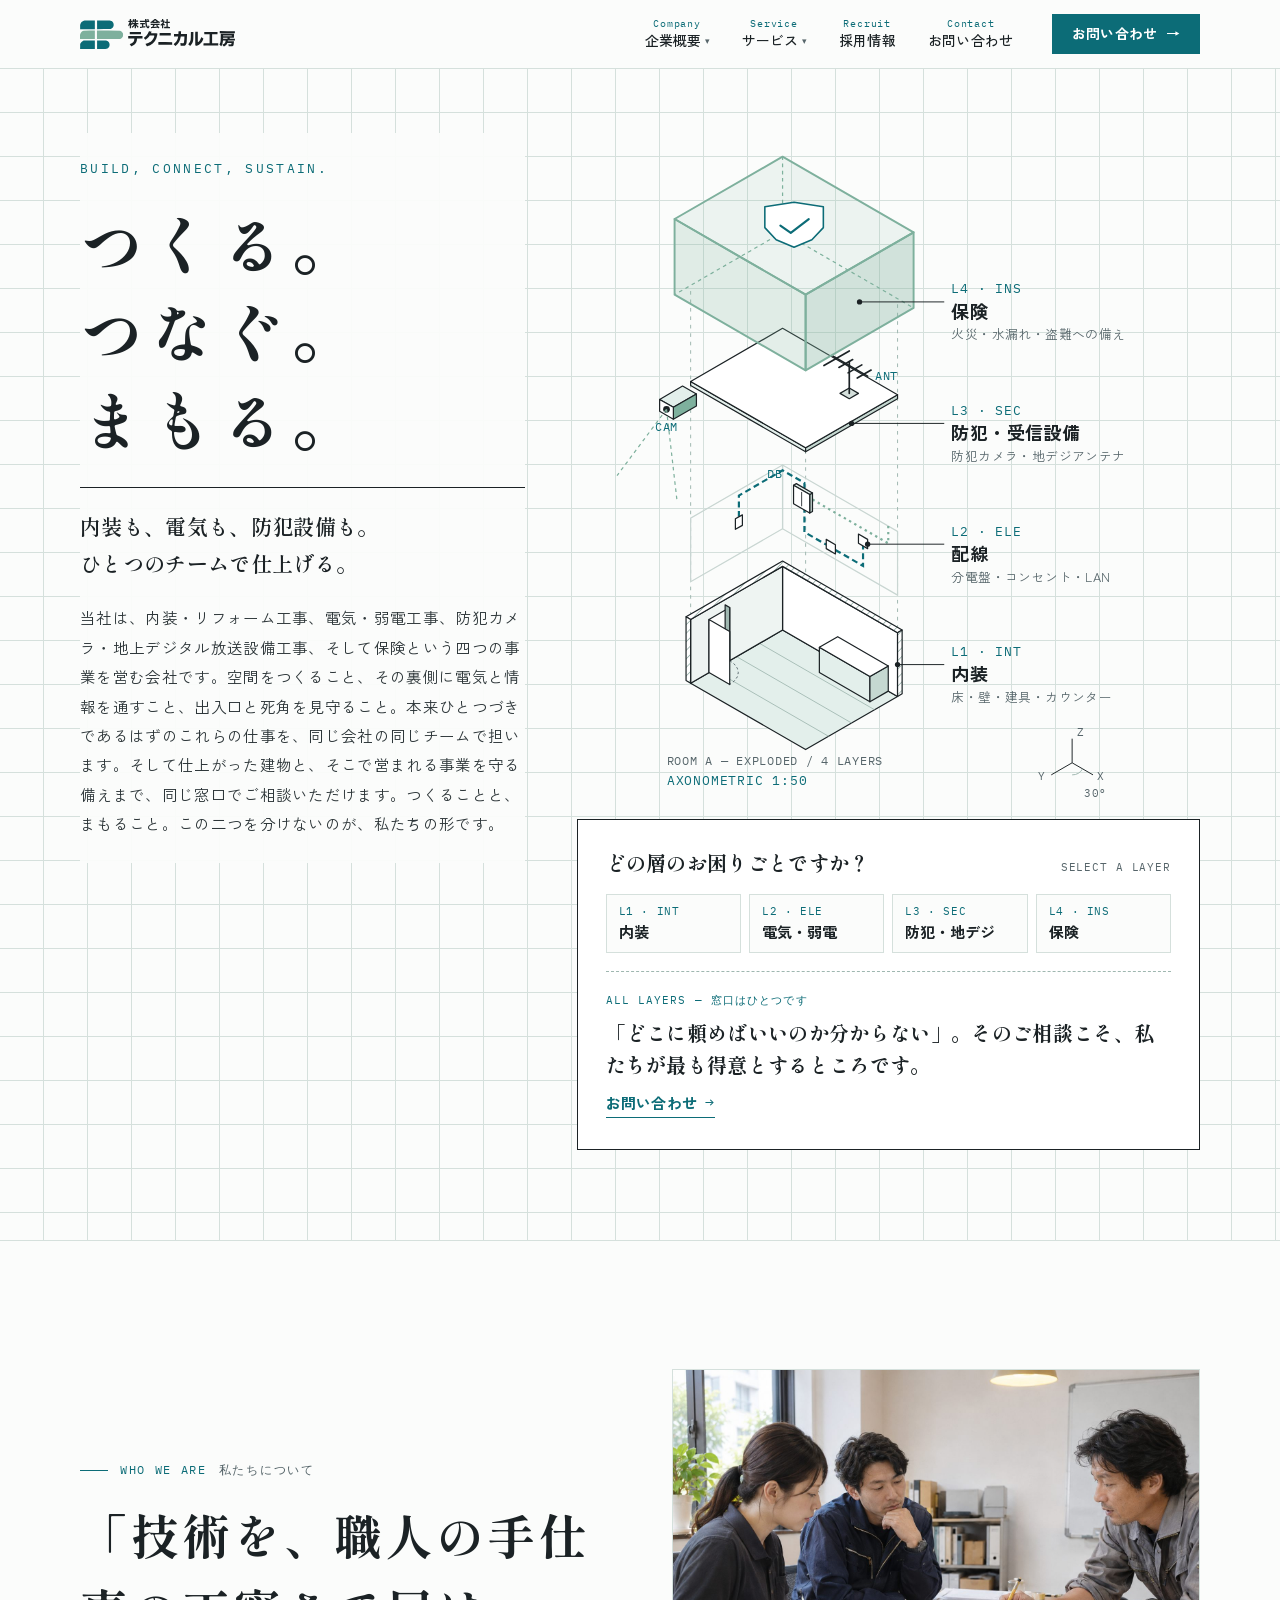
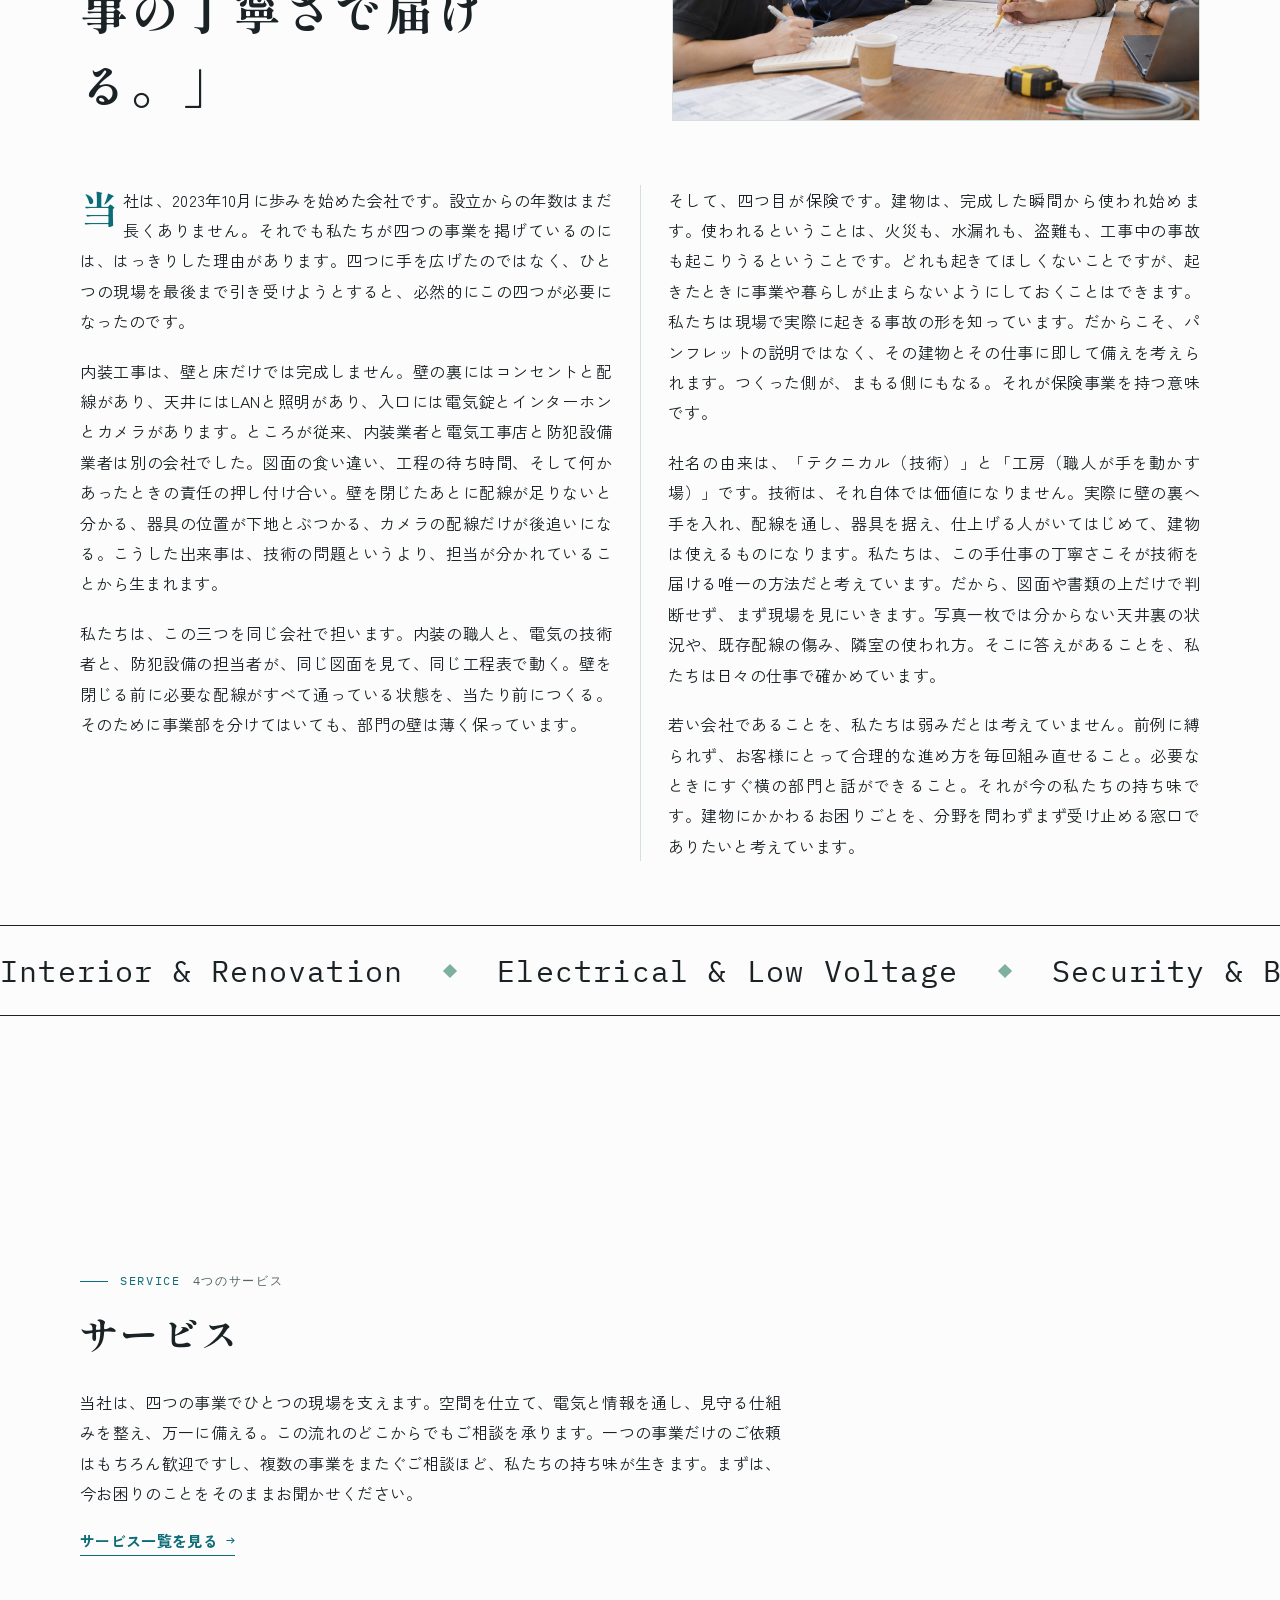
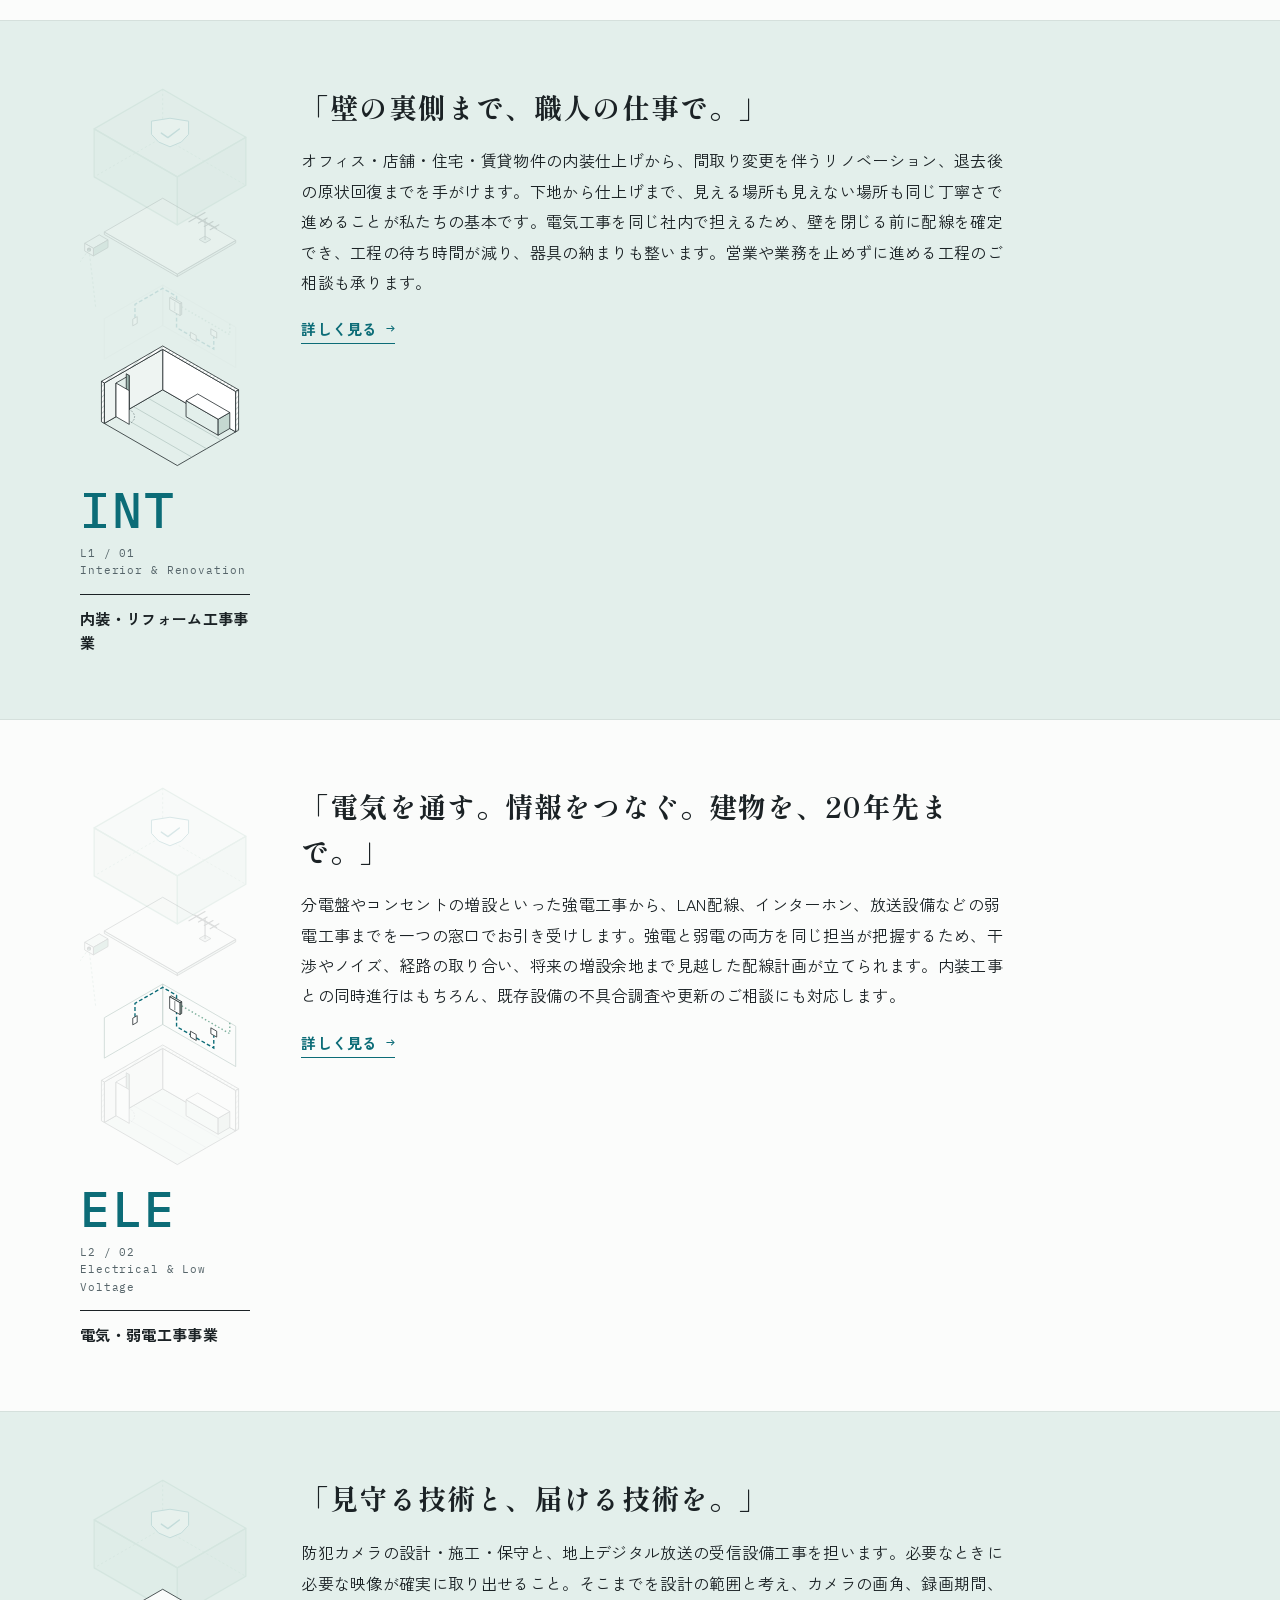
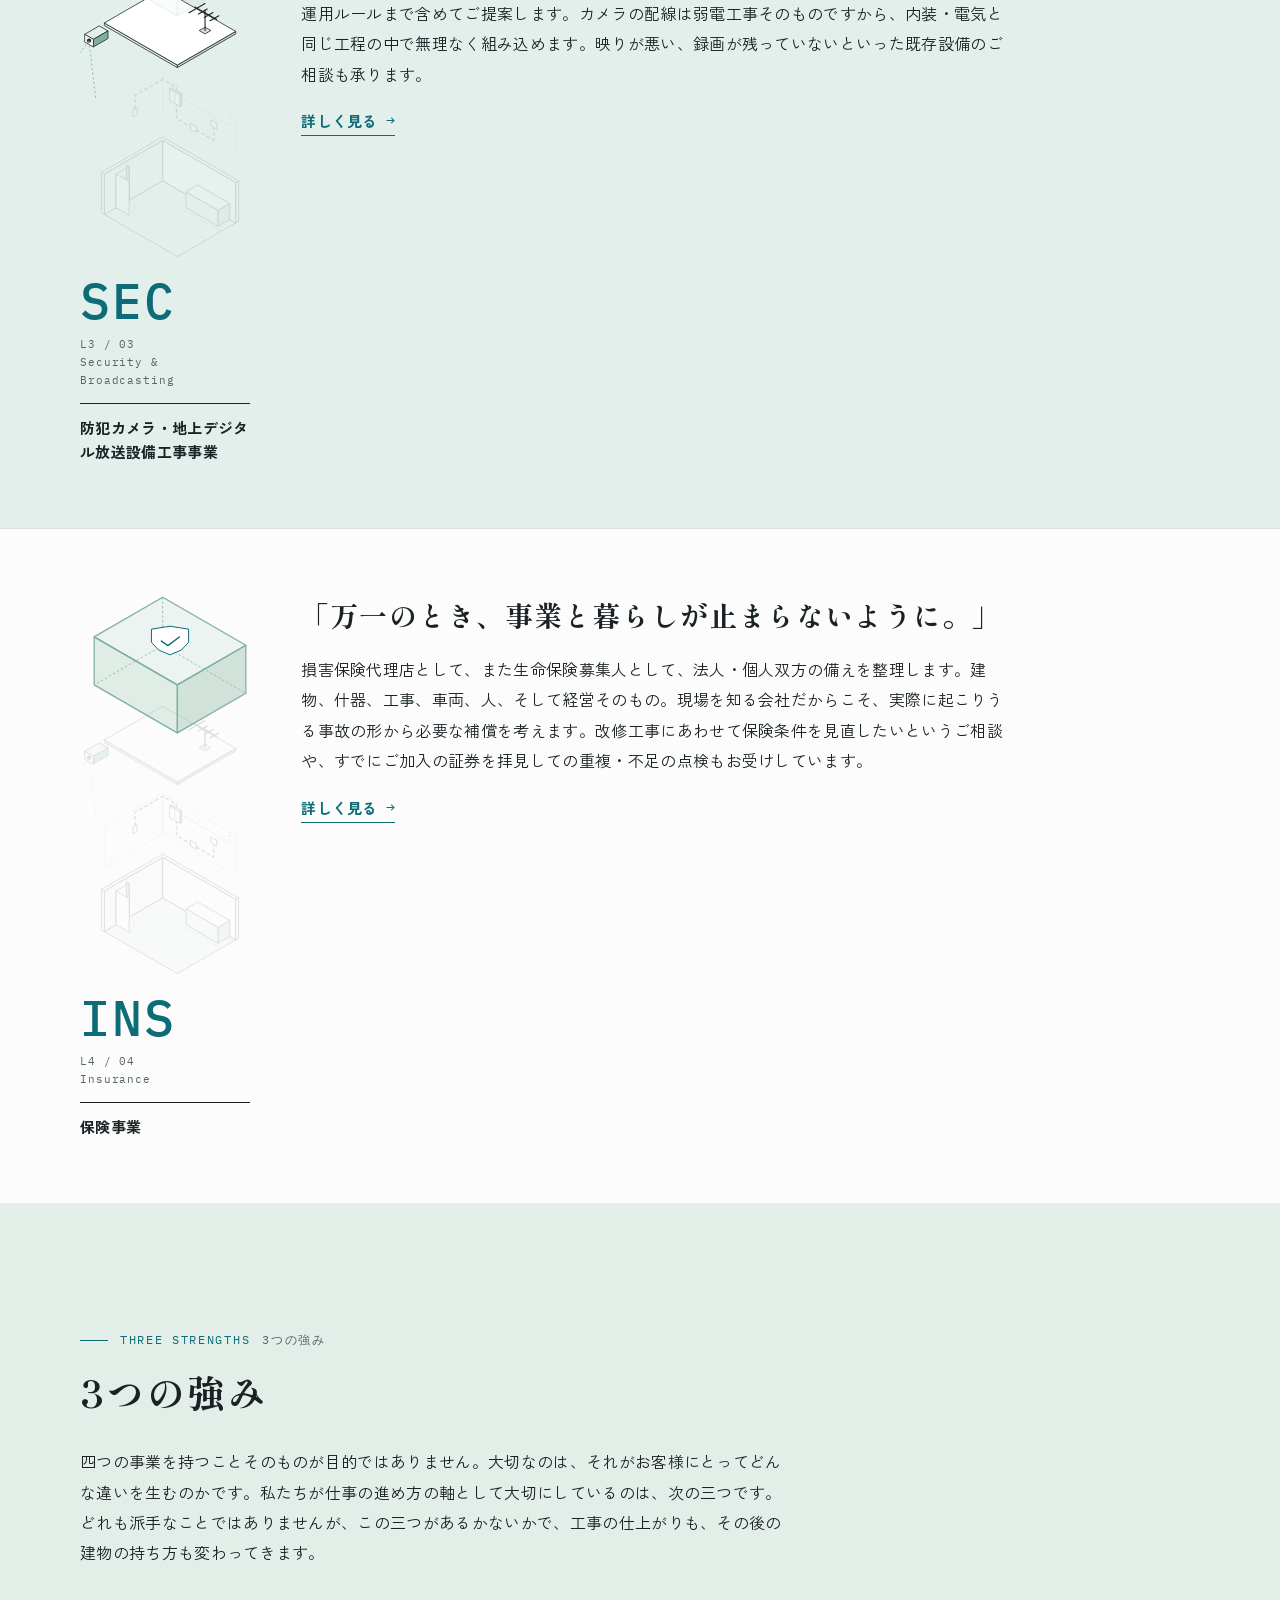
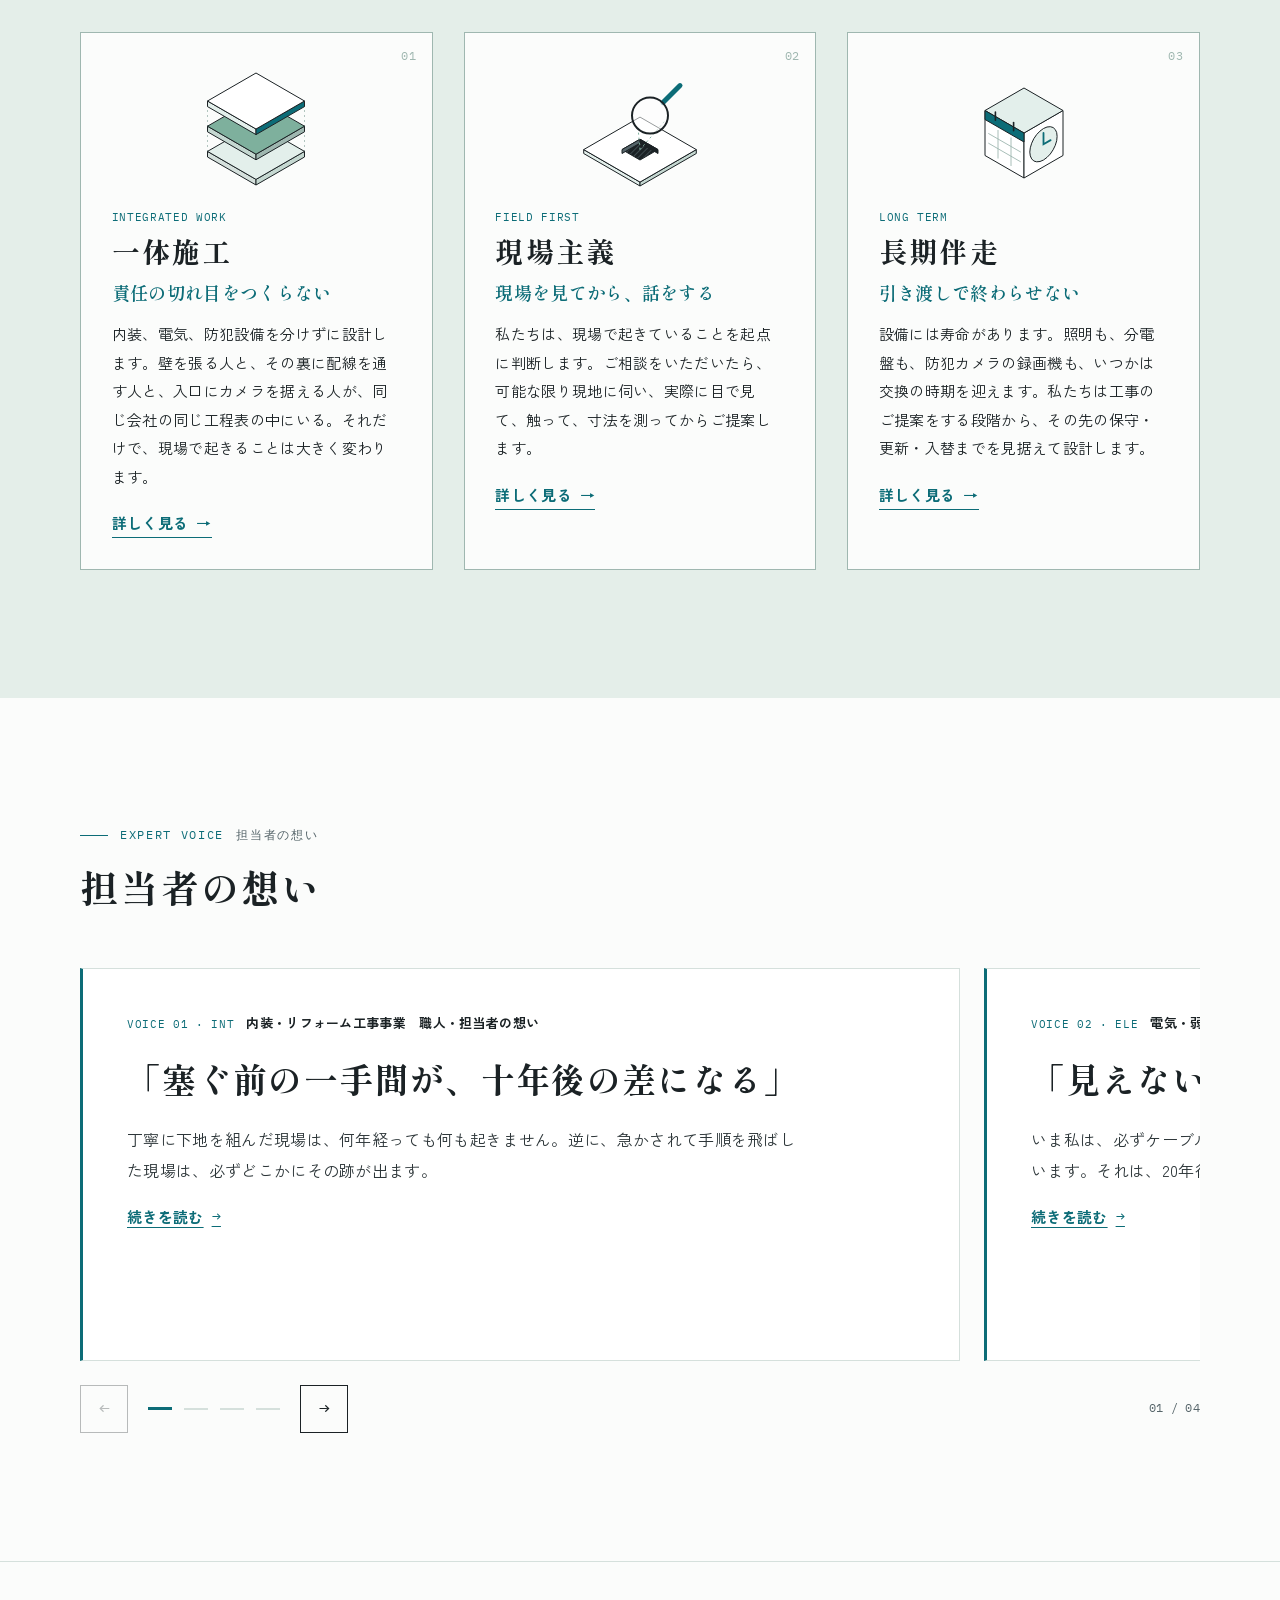
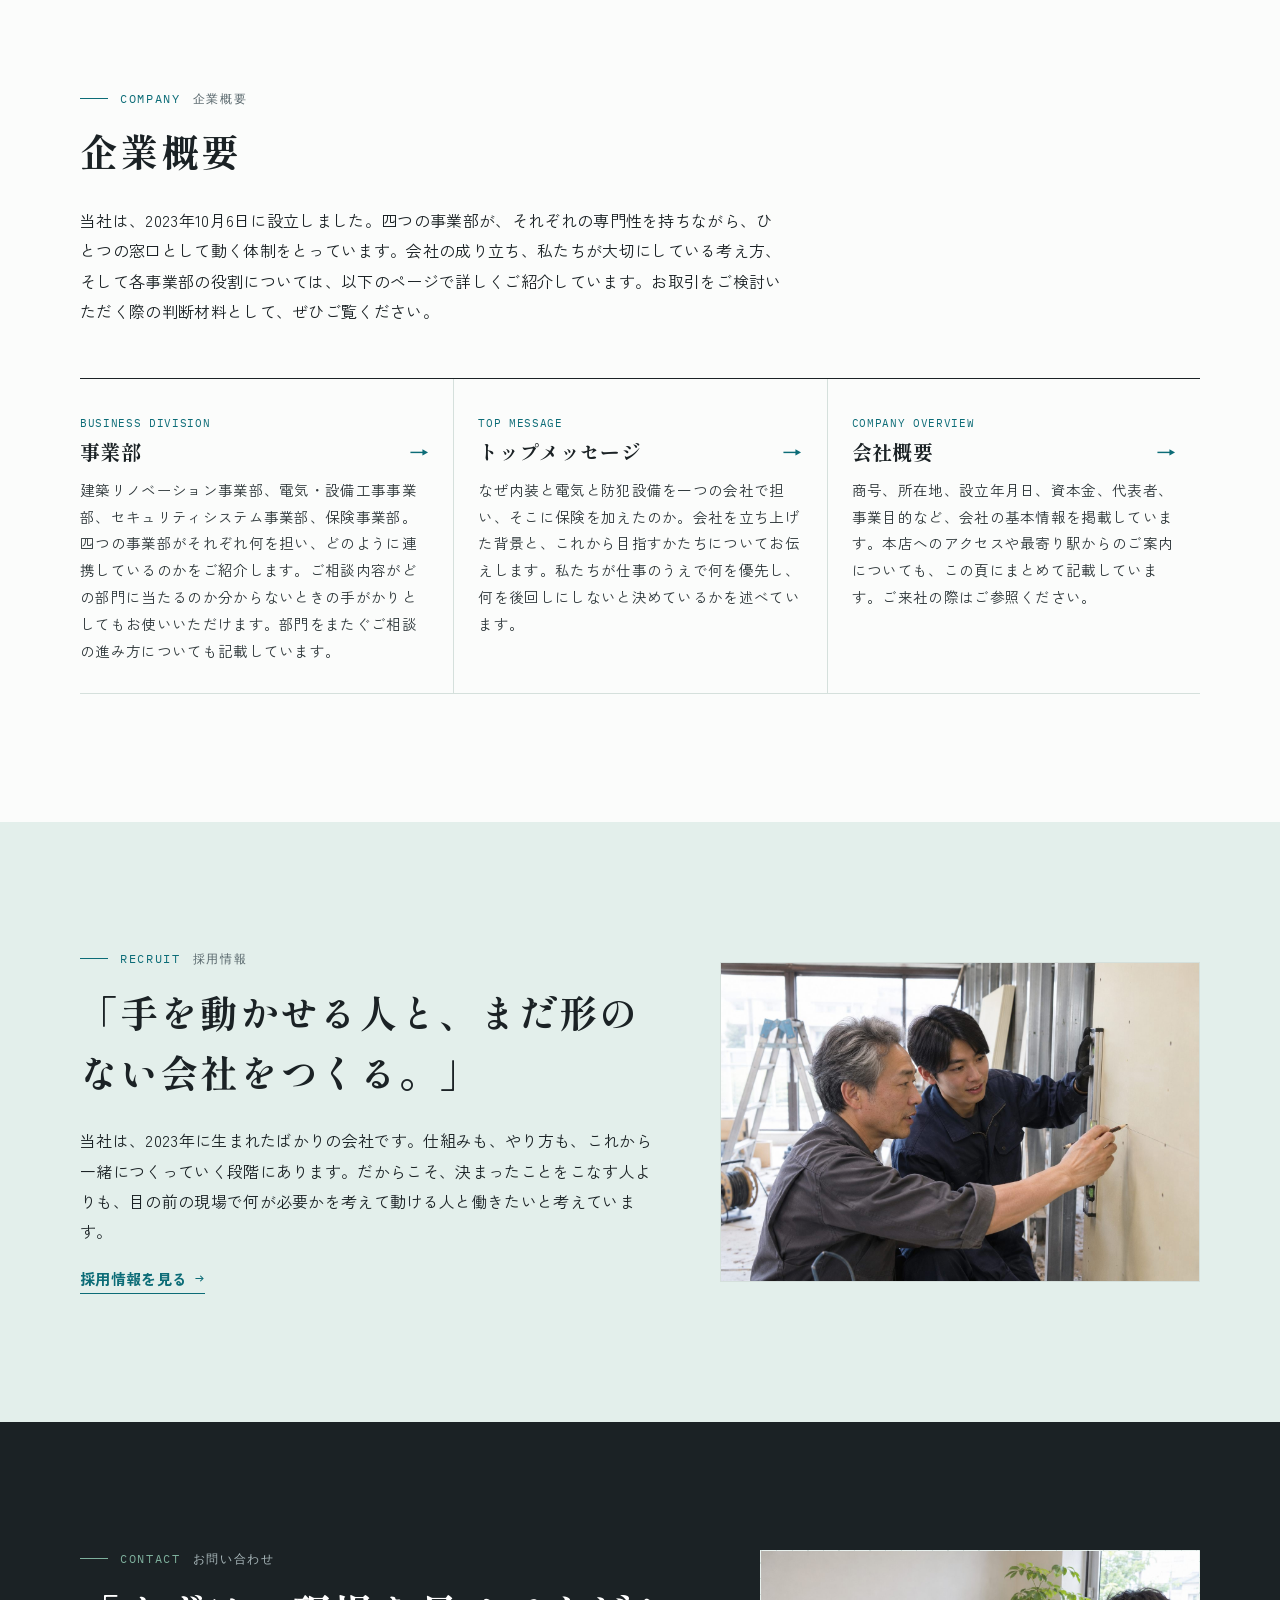
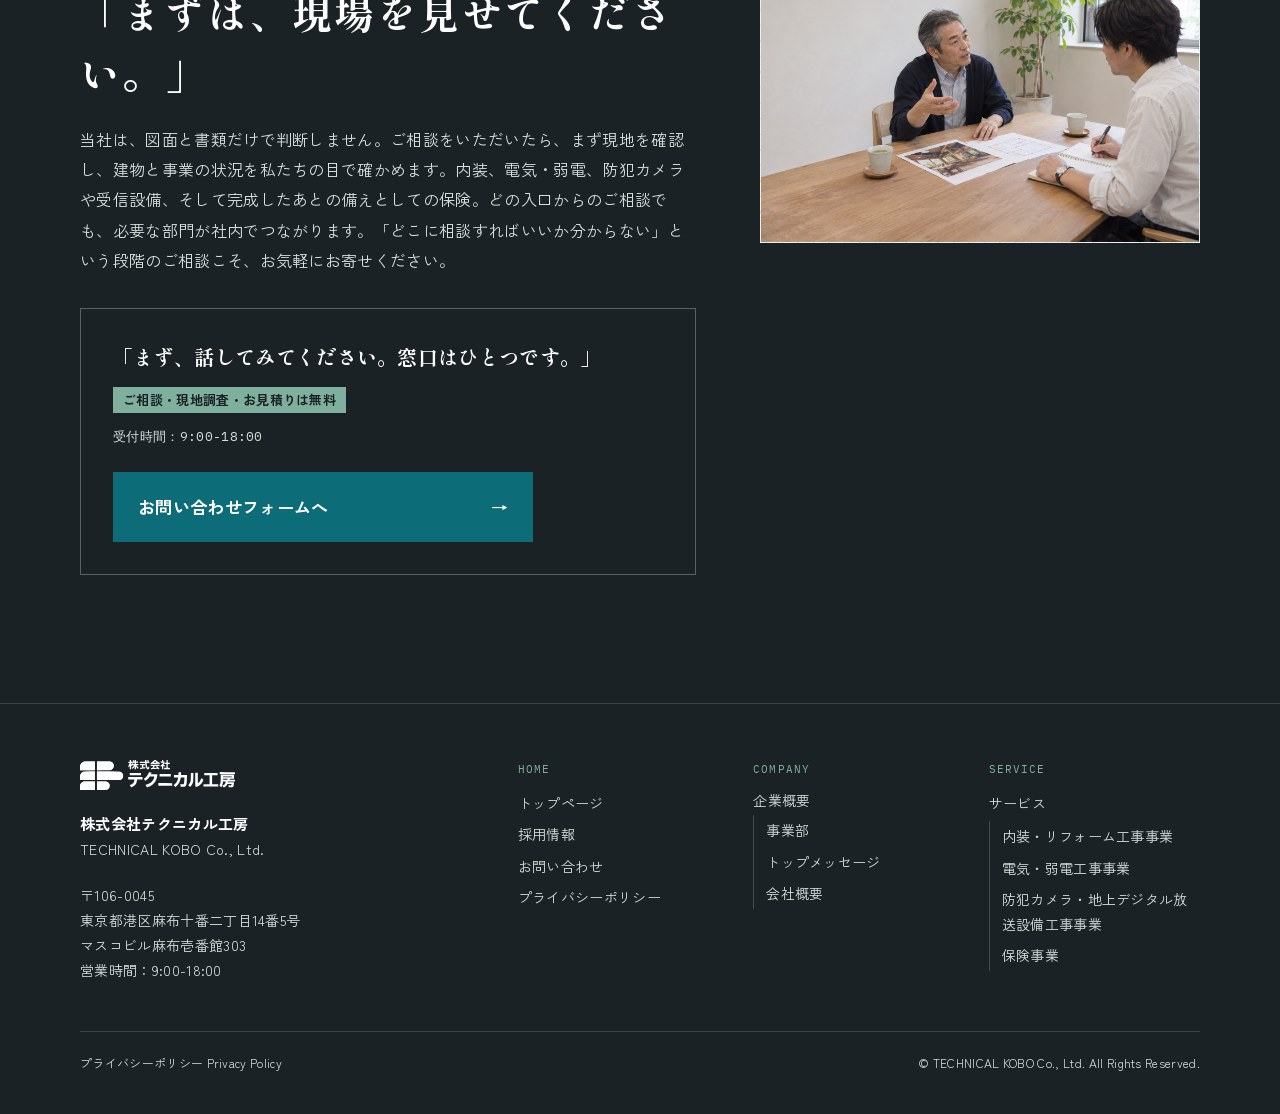
==== index.html @ 49dbf64b "Preview build of site/ for GitHub Pages Co-Authored-By: Claude Opus 5.5 <noreply@anthropic.com>" ====
<!doctype html>
<html lang="ja">
<head>
<meta charset="utf-8">
<meta name="viewport" content="width=device-width,initial-scale=1,viewport-fit=cover">
<title>株式会社テクニカル工房｜内装・電気・防犯設備をひとつのチームで。工事と保険のワンストップ企業</title>
<meta name="description" content="株式会社テクニカル工房は、内装・リフォーム工事、電気・弱電工事、防犯カメラ・地上デジタル放送設備工事を自社の事業部で一体的に手がけ、完成後の備えとなる保険のご相談までを同じ窓口でお受けします。つくることと、まもることを、分けません。">
<meta name="theme-color" content="#fbfcfb">
<link rel="icon" href="favicon.ico">
<link rel="preconnect" href="https://fonts.googleapis.com">
<link rel="preconnect" href="https://fonts.gstatic.com" crossorigin>
<link rel="stylesheet" href="https://fonts.googleapis.com/css2?family=IBM+Plex+Mono:wght@400;500&amp;family=Shippori+Mincho+B1:wght@600;700&amp;family=Zen+Kaku+Gothic+New:wght@400;500;700&amp;display=swap">
<link rel="stylesheet" href="assets/css/style.css">
</head>
<body>
<a class="vh skip" href="#main">本文へ移動</a>
<header class="hd">
 <div class="wrap hd-in">
  <a class="brand" href="index.html" aria-current="page"><img src="assets/img/logo.svg" alt="株式会社テクニカル工房" width="160" height="31"></a>
  <nav class="gnav" id="gnav" aria-label="グローバルナビゲーション">
   <ul class="gl">
    <li class="dd" data-sec="company"><button class="dd-b" type="button" aria-expanded="false" aria-controls="m-co"><span class="en">Company</span><span class="lb">企業概要<i aria-hidden="true">▾</i></span></button>
     <ul class="dd-m" id="m-co"><li><a href="company/index.html">事業部</a></li><li><a href="company/message.html">トップメッセージ</a></li><li><a href="company/overview.html">会社概要</a></li></ul></li>
    <li class="dd" data-sec="service"><button class="dd-b" type="button" aria-expanded="false" aria-controls="m-sv"><span class="en">Service</span><span class="lb">サービス<i aria-hidden="true">▾</i></span></button>
     <ul class="dd-m" id="m-sv"><li><a class="top" href="service/index.html">SERVICE — サービス一覧</a></li><li><a href="service/interior.html">内装・リフォーム工事事業</a></li><li><a href="service/electrical.html">電気・弱電工事事業</a></li><li><a href="service/security.html">防犯カメラ・地上デジタル放送設備工事事業</a></li><li><a href="service/insurance.html">保険事業</a></li></ul></li>
    <li><a href="recruit/index.html"><span class="en">Recruit</span>採用情報</a></li>
    <li><a href="contact/index.html"><span class="en">Contact</span>お問い合わせ</a></li>
   </ul>
  </nav>
  <a class="hd-cta" href="contact/index.html">お問い合わせ <span aria-hidden="true">→</span></a>
  <button class="burger" type="button" aria-expanded="false" aria-controls="gnav" aria-label="メニュー"><span></span></button>
 </div>
</header>
<main id="main">
<svg class="defs" aria-hidden="true" focusable="false" width="0" height="0">
<defs>
<pattern id="hx" width="5" height="5" patternUnits="userSpaceOnUse" patternTransform="rotate(45)"><rect width="5" height="5" fill="#ffffff"/><line x1="0" y1="0" x2="0" y2="5" stroke="#9fb7b0" stroke-width="1.4"/></pattern>
<pattern id="hxd" width="4" height="4" patternUnits="userSpaceOnUse" patternTransform="rotate(45)"><rect width="4" height="4" fill="#1b2225"/><line x1="0" y1="0" x2="0" y2="4" stroke="#56656a" stroke-width="1.2"/></pattern>
<g id="ly-int"><polygon points="0,0 95.3,55 19.1,99 -76.2,44" fill="#e3efeb" stroke="#1b2225" stroke-width="1" stroke-linejoin="round"/><polyline points="-19.1,11 76.2,66" fill="none" stroke="#9fb7b0" stroke-width=".7"/><polyline points="-38.1,22 57.2,77" fill="none" stroke="#9fb7b0" stroke-width=".7"/><polyline points="-57.2,33 38.1,88" fill="none" stroke="#9fb7b0" stroke-width=".7"/><polyline points="-43.8,25.3 -40,28.2 -37.5,31.6 -36.7,35.2 -37.5,38.8 -40,42.2 -43.8,45.1" fill="none" stroke="#56656a" stroke-width=".8" stroke-dasharray="2 2"/><polygon points="0,0 95.3,55 95.3,2.2 0,-52.8" fill="#ffffff" stroke="#1b2225" stroke-width="1" stroke-linejoin="round"/><path d="M0,0L-76.2,44L-76.2,-8.8L0,-52.8ZM-43.8,25.3L-43.8,-18.7L-61,-8.8L-61,35.2Z" fill="#eef4f2" fill-rule="evenodd" stroke="#1b2225" stroke-width="1" stroke-linejoin="round"/><polygon points="-43.8,25.3 -47.6,23.1 -47.6,-20.9 -43.8,-18.7" fill="#9fb7b0" stroke="#1b2225" stroke-width="1" stroke-linejoin="round"/><polygon points="0,-57.2 99.1,0 95.3,2.2 0,-52.8 -76.2,-8.8 -80,-11" fill="url(#hx)" stroke="#1b2225" stroke-width="1" stroke-linejoin="round"/><polygon points="95.3,55 99.1,52.8 99.1,0 95.3,2.2" fill="url(#hx)" stroke="#1b2225" stroke-width="1" stroke-linejoin="round"/><polygon points="-76.2,44 -80,41.8 -80,-11 -76.2,-8.8" fill="url(#hx)" stroke="#1b2225" stroke-width="1" stroke-linejoin="round"/><polygon points="-61,35.2 -43.8,45.1 -43.8,1.1 -61,-8.8" fill="#ffffff" stroke="#1b2225" stroke-width="1" stroke-linejoin="round"/><polygon points="30.5,35.2 72.4,59.4 72.4,38.5 30.5,14.3" fill="#e3efeb" stroke="#1b2225" stroke-width="1" stroke-linejoin="round"/><polygon points="87.6,50.6 72.4,59.4 72.4,38.5 87.6,29.7" fill="#c5d8d1" stroke="#1b2225" stroke-width="1" stroke-linejoin="round"/><polygon points="45.7,5.5 87.6,29.7 72.4,38.5 30.5,14.3" fill="#ffffff" stroke="#1b2225" stroke-width="1" stroke-linejoin="round"/></g>
<g id="ly-ele"><polygon points="0,0 95.3,55 95.3,2.2 0,-52.8" fill="none" stroke="#c9d6d2" stroke-width="1"/><polygon points="0,0 -76.2,44 -76.2,-8.8 0,-52.8" fill="none" stroke="#c9d6d2" stroke-width="1"/><polyline points="24.8,-24.2 87.6,12.1 87.6,-2.2" fill="none" stroke="#7eb09d" stroke-width="1.8" stroke-dasharray="2 3"/><polyline points="18.1,-18.2 18.1,2.8 36.2,13.2" fill="none" stroke="#0c6c77" stroke-width="1.8" stroke-dasharray="5 3"/><polyline points="43.8,17.6 66.7,30.8 66.7,14.3" fill="none" stroke="#0c6c77" stroke-width="1.8" stroke-dasharray="5 3"/><polyline points="18.1,-33.5 18.1,-38 0,-48.4 -36.2,-27.5 -36.2,-9.9" fill="none" stroke="#0c6c77" stroke-width="1.8" stroke-dasharray="5 3"/><polygon points="36.2,16.5 43.8,20.9 43.8,13.2 36.2,8.8" fill="#ffffff" stroke="#1b2225" stroke-width="1" stroke-linejoin="round"/><polygon points="62.9,12.1 70.5,16.5 70.5,8.8 62.9,4.4" fill="#ffffff" stroke="#1b2225" stroke-width="1" stroke-linejoin="round"/><polygon points="-33.3,-2.8 -39.1,0.5 -39.1,-8.2 -33.3,-11.5" fill="#ffffff" stroke="#1b2225" stroke-width="1" stroke-linejoin="round"/><polygon points="24.8,-14.3 22.5,-13 22.5,-28.4 24.8,-29.7" fill="#c5d8d1" stroke="#1b2225" stroke-width="1" stroke-linejoin="round"/><polygon points="11.4,-37.4 24.8,-29.7 22.5,-28.4 9.1,-36.1" fill="#e3efeb" stroke="#1b2225" stroke-width="1" stroke-linejoin="round"/><polygon points="9.1,-20.7 22.5,-13 22.5,-28.4 9.1,-36.1" fill="#ffffff" stroke="#1b2225" stroke-width="1" stroke-linejoin="round"/><polyline points="15.8,-18.6 15.8,-30.5" fill="none" stroke="#1b2225" stroke-width=".7"/></g>
<g id="ly-sec"><polygon points="-76.2,-8.8 19.1,46.2 19.1,42.9 -76.2,-12.1" fill="#e3efeb" stroke="#1b2225" stroke-width="1" stroke-linejoin="round"/><polygon points="95.3,2.2 19.1,46.2 19.1,42.9 95.3,-1.1" fill="#c5d8d1" stroke="#1b2225" stroke-width="1" stroke-linejoin="round"/><polygon points="0,-56.1 95.3,-1.1 19.1,42.9 -76.2,-12.1" fill="#ffffff" stroke="#1b2225" stroke-width="1" stroke-linejoin="round"/><polygon points="55.3,-6.6 62.9,-2.2 55.3,2.2 47.6,-2.2" fill="#d5e0dc" stroke="#1b2225" stroke-width="1" stroke-linejoin="round"/><polyline points="55.3,-2.2 55.3,-28.6" fill="none" stroke="#1b2225" stroke-width="1.4" stroke-linecap="round"/><polyline points="41.9,-33 70.5,-16.5" fill="none" stroke="#1b2225" stroke-width="1.4" stroke-linecap="round"/><polyline points="55.3,-37.4 34.3,-25.3" fill="none" stroke="#1b2225" stroke-width="1.4" stroke-linecap="round"/><polyline points="58.1,-30.2 46.7,-23.7" fill="none" stroke="#1b2225" stroke-width="1.4" stroke-linecap="round"/><polyline points="65.7,-25.8 54.3,-19.2" fill="none" stroke="#1b2225" stroke-width="1.4" stroke-linecap="round"/><polyline points="73.4,-21.5 61.9,-14.9" fill="none" stroke="#1b2225" stroke-width="1.4" stroke-linecap="round"/><polyline points="-82.9,-1.7 -82.9,-6" fill="none" stroke="#1b2225" stroke-width="1.6"/><polygon points="-82.9,-8.3 -71.4,-1.7 -90.5,9.3 -101.9,2.8" fill="#e3efeb" stroke="#1b2225" stroke-width="1" stroke-linejoin="round"/><polygon points="-71.4,8.2 -90.5,19.2 -90.5,9.3 -71.4,-1.7" fill="#7eb09d" stroke="#1b2225" stroke-width="1" stroke-linejoin="round"/><polygon points="-101.9,12.7 -90.5,19.2 -90.5,9.3 -101.9,2.8" fill="#ffffff" stroke="#1b2225" stroke-width="1" stroke-linejoin="round"/><circle cx="-96.2" cy="11" r="2.8" fill="#1b2225"/><path d="M-96.2,11L-137.2,66M-96.2,11L-87.6,85.8" fill="none" stroke="#7eb09d" stroke-width="1" stroke-dasharray="3 3"/></g>
<g id="ly-ins"><path d="M0,-7.7L108.6,55M0,-7.7L-89.5,44M0,-7.7L0,-70.4" fill="none" stroke="#7eb09d" stroke-width="1" stroke-dasharray="3 3"/><polygon points="-89.5,44 19.1,106.7 19.1,44 -89.5,-18.7" fill="#7eb09d" fill-opacity=".22" stroke="#7eb09d" stroke-width="1.6" stroke-linejoin="round"/><polygon points="108.6,55 19.1,106.7 19.1,44 108.6,-7.7" fill="#7eb09d" fill-opacity=".34" stroke="#7eb09d" stroke-width="1.6" stroke-linejoin="round"/><polygon points="0,-70.4 108.6,-7.7 19.1,44 -89.5,-18.7" fill="#7eb09d" fill-opacity=".12" stroke="#7eb09d" stroke-width="1.6" stroke-linejoin="round"/><polygon points="-14.7,-28.8 9.5,-32.6 33.8,-28.8 33.8,-11.6 24.3,-1.5 9.5,4.7 -5.3,-1.5 -14.7,-11.6" fill="#ffffff" stroke="#0c6c77" stroke-width="1.3" stroke-linejoin="round"/><polyline points="-1.8,-13.2 6.8,-7.3 21.7,-18.6" fill="none" stroke="#0c6c77" stroke-width="1.8" stroke-linecap="round" stroke-linejoin="round"/></g>
</defs>
</svg>

<!-- ===== Main Visual ===== -->
<section class="mv" id="top" aria-labelledby="mv-h">
 <div class="wrap mv-grid">
  <div class="mv-copy">
   <p class="mv-en">BUILD, CONNECT, SUSTAIN.</p>
   <h1 class="mv-h" id="mv-h"><span>つくる。</span><span>つなぐ。</span><span>まもる。</span></h1>
   <p class="mv-sub">内装も、電気も、防犯設備も。<br>ひとつのチームで仕上げる。</p>
   <p class="mv-p">当社は、内装・リフォーム工事、電気・弱電工事、防犯カメラ・地上デジタル放送設備工事、そして保険という四つの事業を営む会社です。空間をつくること、その裏側に電気と情報を通すこと、出入口と死角を見守ること。本来ひとつづきであるはずのこれらの仕事を、同じ会社の同じチームで担います。そして仕上がった建物と、そこで営まれる事業を守る備えまで、同じ窓口でご相談いただけます。つくることと、まもること。この二つを分けないのが、私たちの形です。</p>
  </div>
  <div class="mv-fig">
   <svg class="iso" id="iso" viewBox="0 0 400 552" role="group" aria-label="オフィスの一室を、内装・配線・防犯受信設備・保険の四つの層に分解したアクソメ図">
    <g transform="translate(112,412)"><g class="align" aria-hidden="true" fill="none" stroke="#9fb7b0" stroke-width=".8" stroke-dasharray="3 4"><path d="M-76.2,44V-282"/><path d="M19.1,99V-226"/><path d="M95.3,55V-272"/></g>
<g class="lyr" data-l="int" style="--y:0px" role="img" aria-label="内装の層：床、二面の壁、出入口、カウンター" tabindex="0"><use href="#ly-int"/><g class="lbl" aria-hidden="true"><circle cx="95.3" cy="28.6" r="2.2" fill="#1b2225"/><path d="M95.3,28.6H134" fill="none" stroke="#1b2225" stroke-width=".8"/><text x="140" y="21.6" class="t-m" fill="#0c6c77" font-size="11">L1 · INT</text><text x="140" y="42.6" class="t-j" fill="#1b2225" font-size="15" font-weight="700">内装</text><text x="140" y="59.6" class="t-j" fill="#56656a" font-size="10.5">床・壁・建具・カウンター</text></g></g>
<g class="lyr" data-l="ele" style="--y:-84px" role="img" aria-label="配線の層：分電盤からのケーブル、コンセント、スイッチ、LAN" tabindex="0"><use href="#ly-ele"/><text x="-12.9" y="-42.1" class="t-m" fill="#0c6c77" font-size="10" aria-hidden="true">DB</text><g class="lbl" aria-hidden="true"><circle cx="70.5" cy="12.8" r="2.2" fill="#1b2225"/><path d="M70.5,12.8H134" fill="none" stroke="#1b2225" stroke-width=".8"/><text x="140" y="5.8" class="t-m" fill="#0c6c77" font-size="11">L2 · ELE</text><text x="140" y="26.8" class="t-j" fill="#1b2225" font-size="15" font-weight="700">配線</text><text x="140" y="43.8" class="t-j" fill="#56656a" font-size="10.5">分電盤・コンセント・LAN</text></g></g>
<g class="lyr" data-l="sec" style="--y:-194px" role="img" aria-label="防犯・受信設備の層：角の防犯カメラと屋根の地デジアンテナ" tabindex="0"><use href="#ly-sec"/><text x="-105.9" y="28.7" class="t-m" fill="#0c6c77" font-size="10" aria-hidden="true">CAM</text><text x="76.5" y="-13.5" class="t-m" fill="#0c6c77" font-size="10" aria-hidden="true">ANT</text><g class="lbl" aria-hidden="true"><circle cx="57.2" cy="22.7" r="2.2" fill="#1b2225"/><path d="M57.2,22.7H134" fill="none" stroke="#1b2225" stroke-width=".8"/><text x="140" y="15.7" class="t-m" fill="#0c6c77" font-size="11">L3 · SEC</text><text x="140" y="36.7" class="t-j" fill="#1b2225" font-size="15" font-weight="700">防犯・受信設備</text><text x="140" y="53.7" class="t-j" fill="#56656a" font-size="10.5">防犯カメラ・地デジアンテナ</text></g></g>
<g class="lyr" data-l="ins" style="--y:-322px" role="img" aria-label="保険の層：部屋全体を包む保護の枠" tabindex="0"><use href="#ly-ins"/><g class="lbl" aria-hidden="true"><circle cx="63.8" cy="50" r="2.2" fill="#1b2225"/><path d="M63.8,50H134" fill="none" stroke="#1b2225" stroke-width=".8"/><text x="140" y="43" class="t-m" fill="#0c6c77" font-size="11">L4 · INS</text><text x="140" y="64" class="t-j" fill="#1b2225" font-size="15" font-weight="700">保険</text><text x="140" y="81" class="t-j" fill="#56656a" font-size="10.5">火災・水漏れ・盗難への備え</text></g></g>
    </g>
    <g aria-hidden="true">
     <text x="16" y="540" class="t-m" fill="#0c6c77" font-size="11">AXONOMETRIC 1:50</text>
     <text x="16" y="524" class="t-m" fill="#56656a" font-size="10">ROOM A — EXPLODED / 4 LAYERS</text>
     <g transform="translate(352,522)" fill="none" stroke="#1b2225" stroke-width=".8"><path d="M0,0L17.3,10M0,0L-17.3,10M0,0V-20"/><path d="M0,10A10,10 0 0 0 8.7,5" stroke="#9fb7b0"/></g>
     <text x="373" y="536" class="t-m" fill="#56656a" font-size="9">X</text>
     <text x="324" y="536" class="t-m" fill="#56656a" font-size="9">Y</text>
     <text x="356" y="500" class="t-m" fill="#56656a" font-size="9">Z</text>
     <text x="362" y="550" class="t-m" fill="#56656a" font-size="9">30°</text>
    </g>
   </svg>
   <script>(function(){var s=document.getElementById("iso");if(s&&!(window.matchMedia&&matchMedia("(prefers-reduced-motion: reduce)").matches)){s.classList.add("pre");}})();</script>
   <div class="finder">
    <p class="finder-q" id="fq">どの層のお困りごとですか？<small>SELECT A LAYER</small></p>
    <div class="finder-b" role="group" aria-labelledby="fq">
     <button class="lb-btn" type="button" data-l="int" aria-pressed="false"><span class="mono">L1 · INT</span>内装</button>
     <button class="lb-btn" type="button" data-l="ele" aria-pressed="false"><span class="mono">L2 · ELE</span>電気・弱電</button>
     <button class="lb-btn" type="button" data-l="sec" aria-pressed="false"><span class="mono">L3 · SEC</span>防犯・地デジ</button>
     <button class="lb-btn" type="button" data-l="ins" aria-pressed="false"><span class="mono">L4 · INS</span>保険</button>
    </div>
    <div class="finder-p" id="fp" aria-live="polite">
     <p class="fp-k">ALL LAYERS — 窓口はひとつです</p>
     <p class="fp-h">「どこに頼めばいいのか分からない」。そのご相談こそ、私たちが最も得意とするところです。</p>
     <a class="more" href="contact/index.html">お問い合わせ <span class="ar" aria-hidden="true">→</span></a>
    </div>
   </div>
  </div>
 </div>
</section>

<!-- ===== Who We Are ===== -->
<section class="sec who" id="about" aria-labelledby="who-h">
 <div class="wrap">
  <div class="who-top">
   <div>
    <p class="eyebrow">WHO WE ARE <span>私たちについて</span></p>
    <h2 class="who-st" id="who-h">「技術を、職人の手仕事の丁寧さで届ける。」</h2>
   </div>
   <figure class="photo" data-src="assets/img/team.jpg" data-ratio="3/2">
    <figcaption class="photo-note"><b>TEAM</b> 打ち合わせスペースで、内装・電気・防犯の担当者が一枚の図面を囲む</figcaption>
   </figure>
  </div>
  <div class="who-txt prose-2 drop">
   <p>当社は、2023年10月に歩みを始めた会社です。設立からの年数はまだ長くありません。それでも私たちが四つの事業を掲げているのには、はっきりした理由があります。四つに手を広げたのではなく、ひとつの現場を最後まで引き受けようとすると、必然的にこの四つが必要になったのです。</p>
   <p>内装工事は、壁と床だけでは完成しません。壁の裏にはコンセントと配線があり、天井にはLANと照明があり、入口には電気錠とインターホンとカメラがあります。ところが従来、内装業者と電気工事店と防犯設備業者は別の会社でした。図面の食い違い、工程の待ち時間、そして何かあったときの責任の押し付け合い。壁を閉じたあとに配線が足りないと分かる、器具の位置が下地とぶつかる、カメラの配線だけが後追いになる。こうした出来事は、技術の問題というより、担当が分かれていることから生まれます。</p>
   <p>私たちは、この三つを同じ会社で担います。内装の職人と、電気の技術者と、防犯設備の担当者が、同じ図面を見て、同じ工程表で動く。壁を閉じる前に必要な配線がすべて通っている状態を、当たり前につくる。そのために事業部を分けてはいても、部門の壁は薄く保っています。</p>
   <p>そして、四つ目が保険です。建物は、完成した瞬間から使われ始めます。使われるということは、火災も、水漏れも、盗難も、工事中の事故も起こりうるということです。どれも起きてほしくないことですが、起きたときに事業や暮らしが止まらないようにしておくことはできます。私たちは現場で実際に起きる事故の形を知っています。だからこそ、パンフレットの説明ではなく、その建物とその仕事に即して備えを考えられます。つくった側が、まもる側にもなる。それが保険事業を持つ意味です。</p>
   <p>社名の由来は、「テクニカル（技術）」と「工房（職人が手を動かす場）」です。技術は、それ自体では価値になりません。実際に壁の裏へ手を入れ、配線を通し、器具を据え、仕上げる人がいてはじめて、建物は使えるものになります。私たちは、この手仕事の丁寧さこそが技術を届ける唯一の方法だと考えています。だから、図面や書類の上だけで判断せず、まず現場を見にいきます。写真一枚では分からない天井裏の状況や、既存配線の傷み、隣室の使われ方。そこに答えがあることを、私たちは日々の仕事で確かめています。</p>
   <p>若い会社であることを、私たちは弱みだとは考えていません。前例に縛られず、お客様にとって合理的な進め方を毎回組み直せること。必要なときにすぐ横の部門と話ができること。それが今の私たちの持ち味です。建物にかかわるお困りごとを、分野を問わずまず受け止める窓口でありたいと考えています。</p>
  </div>
 </div>
 <div class="ticker">
  <p class="vh">Interior &amp; Renovation ／ Electrical &amp; Low Voltage ／ Security &amp; Broadcasting ／ Insurance</p>
  <div class="tk-in" aria-hidden="true"><span>Interior &amp; Renovation</span><span>Electrical &amp; Low Voltage</span><span>Security &amp; Broadcasting</span><span>Insurance</span><span>Interior &amp; Renovation</span><span>Electrical &amp; Low Voltage</span><span>Security &amp; Broadcasting</span><span>Insurance</span></div>
 </div>
</section>

<!-- ===== Service ===== -->
<section class="svcs" id="service" aria-labelledby="svc-h">
 <div class="wrap sec svc-head">
  <p class="eyebrow">SERVICE <span>4つのサービス</span></p>
  <h2 class="sec-h" id="svc-h">サービス</h2>
  <p class="lead">当社は、四つの事業でひとつの現場を支えます。空間を仕立て、電気と情報を通し、見守る仕組みを整え、万一に備える。この流れのどこからでもご相談を承ります。一つの事業だけのご依頼はもちろん歓迎ですし、複数の事業をまたぐご相談ほど、私たちの持ち味が生きます。まずは、今お困りのことをそのままお聞かせください。</p>
  <a class="more" href="service/index.html">サービス一覧を見る <span class="ar" aria-hidden="true">→</span></a>
 </div>
 <article class="svc" id="svc-int" aria-labelledby="sv1">
  <div class="wrap svc-in">
   <div>
<svg class="thumb" viewBox="-108 -398 222 504" aria-hidden="true" focusable="false"><use href="#ly-int" class="on"/><use href="#ly-ele" transform="translate(0,-84)"/><use href="#ly-sec" transform="translate(0,-194)"/><use href="#ly-ins" transform="translate(0,-322)"/></svg>
    <p class="svc-code">INT</p><p>L1 / 01<br>Interior &amp; Renovation</p><p class="svc-name">内装・リフォーム工事事業</p>
   </div>
   <div class="svc-body"><h3 class="svc-h" id="sv1">「壁の裏側まで、職人の仕事で。」</h3><p>オフィス・店舗・住宅・賃貸物件の内装仕上げから、間取り変更を伴うリノベーション、退去後の原状回復までを手がけます。下地から仕上げまで、見える場所も見えない場所も同じ丁寧さで進めることが私たちの基本です。電気工事を同じ社内で担えるため、壁を閉じる前に配線を確定でき、工程の待ち時間が減り、器具の納まりも整います。営業や業務を止めずに進める工程のご相談も承ります。</p><a class="more" href="service/interior.html">詳しく見る <span class="ar" aria-hidden="true">→</span><span class="vh">（内装・リフォーム工事事業）</span></a></div>
  </div>
 </article>
 <article class="svc" id="svc-ele" aria-labelledby="sv2">
  <div class="wrap svc-in">
   <div>
<svg class="thumb" viewBox="-108 -398 222 504" aria-hidden="true" focusable="false"><use href="#ly-int"/><use href="#ly-ele" class="on" transform="translate(0,-84)"/><use href="#ly-sec" transform="translate(0,-194)"/><use href="#ly-ins" transform="translate(0,-322)"/></svg>
    <p class="svc-code">ELE</p><p>L2 / 02<br>Electrical &amp; Low Voltage</p><p class="svc-name">電気・弱電工事事業</p>
   </div>
   <div class="svc-body"><h3 class="svc-h" id="sv2">「電気を通す。情報をつなぐ。建物を、20年先まで。」</h3><p>分電盤やコンセントの増設といった強電工事から、LAN配線、インターホン、放送設備などの弱電工事までを一つの窓口でお引き受けします。強電と弱電の両方を同じ担当が把握するため、干渉やノイズ、経路の取り合い、将来の増設余地まで見越した配線計画が立てられます。内装工事との同時進行はもちろん、既存設備の不具合調査や更新のご相談にも対応します。</p><a class="more" href="service/electrical.html">詳しく見る <span class="ar" aria-hidden="true">→</span><span class="vh">（電気・弱電工事事業）</span></a></div>
  </div>
 </article>
 <article class="svc" id="svc-sec" aria-labelledby="sv3">
  <div class="wrap svc-in">
   <div>
<svg class="thumb" viewBox="-108 -398 222 504" aria-hidden="true" focusable="false"><use href="#ly-int"/><use href="#ly-ele" transform="translate(0,-84)"/><use href="#ly-sec" class="on" transform="translate(0,-194)"/><use href="#ly-ins" transform="translate(0,-322)"/></svg>
    <p class="svc-code">SEC</p><p>L3 / 03<br>Security &amp; Broadcasting</p><p class="svc-name">防犯カメラ・地上デジタル放送設備工事事業</p>
   </div>
   <div class="svc-body"><h3 class="svc-h" id="sv3">「見守る技術と、届ける技術を。」</h3><p>防犯カメラの設計・施工・保守と、地上デジタル放送の受信設備工事を担います。必要なときに必要な映像が確実に取り出せること。そこまでを設計の範囲と考え、カメラの画角、録画期間、運用ルールまで含めてご提案します。カメラの配線は弱電工事そのものですから、内装・電気と同じ工程の中で無理なく組み込めます。映りが悪い、録画が残っていないといった既存設備のご相談も承ります。</p><a class="more" href="service/security.html">詳しく見る <span class="ar" aria-hidden="true">→</span><span class="vh">（防犯カメラ・地上デジタル放送設備工事事業）</span></a></div>
  </div>
 </article>
 <article class="svc" id="svc-ins" aria-labelledby="sv4">
  <div class="wrap svc-in">
   <div>
<svg class="thumb" viewBox="-108 -398 222 504" aria-hidden="true" focusable="false"><use href="#ly-int"/><use href="#ly-ele" transform="translate(0,-84)"/><use href="#ly-sec" transform="translate(0,-194)"/><use href="#ly-ins" class="on" transform="translate(0,-322)"/></svg>
    <p class="svc-code">INS</p><p>L4 / 04<br>Insurance</p><p class="svc-name">保険事業</p>
   </div>
   <div class="svc-body"><h3 class="svc-h" id="sv4">「万一のとき、事業と暮らしが止まらないように。」</h3><p>損害保険代理店として、また生命保険募集人として、法人・個人双方の備えを整理します。建物、什器、工事、車両、人、そして経営そのもの。現場を知る会社だからこそ、実際に起こりうる事故の形から必要な補償を考えます。改修工事にあわせて保険条件を見直したいというご相談や、すでにご加入の証券を拝見しての重複・不足の点検もお受けしています。</p><a class="more" href="service/insurance.html">詳しく見る <span class="ar" aria-hidden="true">→</span><span class="vh">（保険事業）</span></a></div>
  </div>
 </article>
</section>

<!-- ===== Strengths ===== -->
<section class="sec str-band" id="strengths" aria-labelledby="str-h">
 <div class="wrap">
  <p class="eyebrow">THREE STRENGTHS <span>3つの強み</span></p>
  <h2 class="sec-h" id="str-h">3つの強み</h2>
  <p class="lead">四つの事業を持つことそのものが目的ではありません。大切なのは、それがお客様にとってどんな違いを生むのかです。私たちが仕事の進め方の軸として大切にしているのは、次の三つです。どれも派手なことではありませんが、この三つがあるかないかで、工事の仕上がりも、その後の建物の持ち方も変わってきます。</p>
  <div class="str-g">
   <article class="str">
    <svg viewBox="0 0 160 130" aria-hidden="true" focusable="false"><g transform="translate(80,66)"><g fill="none" stroke="#9fb7b0" stroke-width=".8" stroke-dasharray="2 3"><polyline points="-48.5,28 -48.5,-28" /><polyline points="0,56 0,0" /><polyline points="48.5,28 48.5,-28" /></g><polygon points="-48.5,28 0,56 0,50.4 -48.5,22.4" fill="#d5e0dc" stroke="#1b2225" stroke-width="1" stroke-linejoin="round"/><polygon points="48.5,28 0,56 0,50.4 48.5,22.4" fill="#c5d8d1" stroke="#1b2225" stroke-width="1" stroke-linejoin="round"/><polygon points="0,-5.6 48.5,22.4 0,50.4 -48.5,22.4" fill="#e3efeb" stroke="#1b2225" stroke-width="1" stroke-linejoin="round"/><polygon points="-48.5,2.8 0,30.8 0,25.2 -48.5,-2.8" fill="#c5d8d1" stroke="#1b2225" stroke-width="1" stroke-linejoin="round"/><polygon points="48.5,2.8 0,30.8 0,25.2 48.5,-2.8" fill="#9fb7b0" stroke="#1b2225" stroke-width="1" stroke-linejoin="round"/><polygon points="0,-30.8 48.5,-2.8 0,25.2 -48.5,-2.8" fill="#7eb09d" stroke="#1b2225" stroke-width="1" stroke-linejoin="round"/><polygon points="-48.5,-22.4 0,5.6 0,0 -48.5,-28" fill="#e3efeb" stroke="#1b2225" stroke-width="1" stroke-linejoin="round"/><polygon points="48.5,-22.4 0,5.6 0,0 48.5,-28" fill="#0c6c77" stroke="#1b2225" stroke-width="1" stroke-linejoin="round"/><polygon points="0,-56 48.5,-28 0,0 -48.5,-28" fill="#ffffff" stroke="#1b2225" stroke-width="1" stroke-linejoin="round"/></g></svg>
    <p class="mono">INTEGRATED WORK</p>
    <h3>一体施工</h3>
    <h4>責任の切れ目をつくらない</h4>
    <p>内装、電気、防犯設備を分けずに設計します。壁を張る人と、その裏に配線を通す人と、入口にカメラを据える人が、同じ会社の同じ工程表の中にいる。それだけで、現場で起きることは大きく変わります。</p>
    <a class="more" href="service/index.html">詳しく見る <span aria-hidden="true">→</span><span class="vh">（一体施工）</span></a>
   </article>
   <article class="str">
    <svg viewBox="0 0 160 130" aria-hidden="true" focusable="false"><g transform="translate(80,58)"><polygon points="-56.3,32.5 0,65 0,61.1 -56.3,28.6" fill="#e3efeb" stroke="#1b2225" stroke-width="1" stroke-linejoin="round"/><polygon points="56.3,32.5 0,65 0,61.1 56.3,28.6" fill="#c5d8d1" stroke="#1b2225" stroke-width="1" stroke-linejoin="round"/><polygon points="0,-3.9 56.3,28.6 0,61.1 -56.3,28.6" fill="#ffffff" stroke="#1b2225" stroke-width="1" stroke-linejoin="round"/><polygon points="0,18.2 18,28.6 0,39 -18,28.6" fill="url(#hxd)" stroke="#1b2225" stroke-width="1" stroke-linejoin="round"/><polygon points="0,18.2 -18,28.6 -18,32.5 0,22.1" fill="#56656a" stroke="#1b2225" stroke-width="1" stroke-linejoin="round"/><polygon points="0,18.2 18,28.6 18,32.5 0,22.1" fill="#1b2225" stroke="#1b2225" stroke-width="1" stroke-linejoin="round"/><path d="M0,28.6L-2,6.6M0,28.6L26,-1.4" fill="none" stroke="#7eb09d" stroke-width="1" stroke-dasharray="2 3"/><line x1="23" y1="-18.4" x2="40" y2="-35.4" stroke="#0c6c77" stroke-width="5" stroke-linecap="round"/><circle cx="10" cy="-5.4" r="18" fill="#ffffff" fill-opacity=".55" stroke="#1b2225" stroke-width="2"/></g></svg>
    <p class="mono">FIELD FIRST</p>
    <h3>現場主義</h3>
    <h4>現場を見てから、話をする</h4>
    <p>私たちは、現場で起きていることを起点に判断します。ご相談をいただいたら、可能な限り現地に伺い、実際に目で見て、触って、寸法を測ってからご提案します。</p>
    <a class="more" href="service/index.html">詳しく見る <span aria-hidden="true">→</span><span class="vh">（現場主義）</span></a>
   </article>
   <article class="str">
    <svg viewBox="0 0 160 130" aria-hidden="true" focusable="false"><g transform="translate(80,70)"><polygon points="-39,22.5 0,45 0,0 -39,-22.5" fill="#ffffff" stroke="#1b2225" stroke-width="1" stroke-linejoin="round"/><polygon points="39,22.5 0,45 0,0 39,-22.5" fill="#ffffff" stroke="#1b2225" stroke-width="1" stroke-linejoin="round"/><polygon points="0,-45 39,-22.5 0,0 -39,-22.5" fill="#e3efeb" stroke="#1b2225" stroke-width="1" stroke-linejoin="round"/><polygon points="-39,-13.5 0,9 0,0 -39,-22.5" fill="#0c6c77" stroke="#1b2225" stroke-width="1" stroke-linejoin="round"/><g fill="none" stroke="#9fb7b0" stroke-width=".9"><polyline points="-26,25.5 -26,-3" /><polyline points="-13,33 -13,4.5" /><polyline points="-35.7,10.1 -3.2,28.9" /><polyline points="-35.7,0.4 -3.2,19.1" /></g><polyline points="-28.6,-12.8 -28.6,-21" fill="none" stroke="#1b2225" stroke-width="1.6" stroke-linecap="round"/><polyline points="-10.4,-2.2 -10.4,-10.5" fill="none" stroke="#1b2225" stroke-width="1.6" stroke-linecap="round"/><polygon points="5.8,19.1 6.3,14.8 7.7,10.2 9.8,5.7 12.7,1.5 16,-1.9 19.5,-4.5 23,-6 26.3,-6.3 29.1,-5.5 31.3,-3.4 32.7,-0.4 33.1,3.4 32.7,7.7 31.3,12.3 29.1,16.8 26.3,21 23,24.4 19.5,27 16,28.5 12.7,28.8 9.8,28 7.7,25.9 6.3,22.9" fill="#e3efeb" stroke="#1b2225" stroke-width="1"/><polyline points="19.5,0 19.5,11.2 26.6,7.1" fill="none" stroke="#0c6c77" stroke-width="1.8" stroke-linecap="round"/></g></svg>
    <p class="mono">LONG TERM</p>
    <h3>長期伴走</h3>
    <h4>引き渡しで終わらせない</h4>
    <p>設備には寿命があります。照明も、分電盤も、防犯カメラの録画機も、いつかは交換の時期を迎えます。私たちは工事のご提案をする段階から、その先の保守・更新・入替までを見据えて設計します。</p>
    <a class="more" href="service/index.html">詳しく見る <span aria-hidden="true">→</span><span class="vh">（長期伴走）</span></a>
   </article>
  </div>
 </div>
</section>

<!-- ===== Expert Voice ===== -->
<section class="sec" id="voice" aria-labelledby="vo-h">
 <div class="wrap">
  <p class="eyebrow">EXPERT VOICE <span>担当者の想い</span></p>
  <h2 class="sec-h" id="vo-h">担当者の想い</h2>
  <div class="cx" role="region" aria-roledescription="carousel" aria-label="担当者の想い">
   <div class="cx-track" id="cxt">
    <article class="cx-s" aria-roledescription="slide" aria-label="1 / 4">
     <div class="cx-b">
      <p class="cx-tag"><span class="mono">VOICE 01 · INT</span>内装・リフォーム工事事業　職人・担当者の想い</p>
      <blockquote><p class="cx-q">「塞ぐ前の一手間が、十年後の差になる」</p></blockquote>
      <p class="cx-ex">丁寧に下地を組んだ現場は、何年経っても何も起きません。逆に、急かされて手順を飛ばした現場は、必ずどこかにその跡が出ます。</p>
      <a class="more" href="service/interior.html#voice">続きを読む <span class="ar" aria-hidden="true">→</span></a>
     </div>
    </article>
    <article class="cx-s" aria-roledescription="slide" aria-label="2 / 4">
     <div class="cx-b">
      <p class="cx-tag"><span class="mono">VOICE 02 · ELE</span>電気・弱電工事事業　技術者の想い</p>
      <blockquote><p class="cx-q">「見えないところほど、丁寧に」</p></blockquote>
      <p class="cx-ex">いま私は、必ずケーブルの両端にラベルを貼り、盤の扉裏に回路一覧を貼り、図面に残しています。それは、20年後にここを開ける誰かのためです。</p>
      <a class="more" href="service/electrical.html#voice">続きを読む <span class="ar" aria-hidden="true">→</span></a>
     </div>
    </article>
    <article class="cx-s" aria-roledescription="slide" aria-label="3 / 4">
     <div class="cx-b">
      <p class="cx-tag"><span class="mono">VOICE 03 · SEC</span>防犯カメラ・地上デジタル放送設備工事事業　技術者の想い</p>
      <blockquote><p class="cx-q">「一台のカメラに、役割を与える」</p></blockquote>
      <p class="cx-ex">カメラは置くほど安心が増える設備ではありません。一台ごとに役割を与えて、その役割を果たせる条件を整える。それができていれば、少ない台数でも十分に機能します。</p>
      <a class="more" href="service/security.html#voice">続きを読む <span class="ar" aria-hidden="true">→</span></a>
     </div>
    </article>
    <article class="cx-s" aria-roledescription="slide" aria-label="4 / 4">
     <div class="cx-b">
      <p class="cx-tag"><span class="mono">VOICE 04 · INS</span>保険事業　担当者の想い</p>
      <blockquote><p class="cx-q">「説明が終わったときに、ご自身の言葉で語れること」</p></blockquote>
      <p class="cx-ex">保険の仕事を続けていて、いちばん手応えを感じるのは、契約が決まった瞬間ではありません。お客様が「つまり、こういうことですね」とご自身の言葉で言い換えてくださったときです。</p>
      <a class="more" href="service/insurance.html#voice">続きを読む <span class="ar" aria-hidden="true">→</span></a>
     </div>
    </article>
   </div>
   <div class="cx-nav">
    <button class="cx-btn" type="button" id="cxp" aria-label="前の想いへ" aria-controls="cxt">←</button>
    <div class="cx-dots" id="cxd">
     <button type="button" aria-label="1件目を表示" aria-controls="cxt" aria-current="true"></button><button type="button" aria-label="2件目を表示" aria-controls="cxt" aria-current="false"></button><button type="button" aria-label="3件目を表示" aria-controls="cxt" aria-current="false"></button><button type="button" aria-label="4件目を表示" aria-controls="cxt" aria-current="false"></button>
    </div>
    <button class="cx-btn" type="button" id="cxn" aria-label="次の想いへ" aria-controls="cxt">→</button>
    <p class="cx-count" id="cxc" aria-hidden="true">01 / 04</p>
   </div>
  </div>
 </div>
</section>

<!-- ===== Company ===== -->
<section class="sec rule" id="company" aria-labelledby="co-h">
 <div class="wrap">
  <p class="eyebrow">COMPANY <span>企業概要</span></p>
  <h2 class="sec-h" id="co-h">企業概要</h2>
  <p class="lead">当社は、2023年10月6日に設立しました。四つの事業部が、それぞれの専門性を持ちながら、ひとつの窓口として動く体制をとっています。会社の成り立ち、私たちが大切にしている考え方、そして各事業部の役割については、以下のページで詳しくご紹介しています。お取引をご検討いただく際の判断材料として、ぜひご覧ください。</p>
  <div class="co-g">
   <a href="company/index.html"><p class="mono">BUSINESS DIVISION</p><h3>事業部<span aria-hidden="true">→</span></h3><p>建築リノベーション事業部、電気・設備工事事業部、セキュリティシステム事業部、保険事業部。四つの事業部がそれぞれ何を担い、どのように連携しているのかをご紹介します。ご相談内容がどの部門に当たるのか分からないときの手がかりとしてもお使いいただけます。部門をまたぐご相談の進み方についても記載しています。</p></a>
   <a href="company/message.html"><p class="mono">TOP MESSAGE</p><h3>トップメッセージ<span aria-hidden="true">→</span></h3><p>なぜ内装と電気と防犯設備を一つの会社で担い、そこに保険を加えたのか。会社を立ち上げた背景と、これから目指すかたちについてお伝えします。私たちが仕事のうえで何を優先し、何を後回しにしないと決めているかを述べています。</p></a>
   <a href="company/overview.html"><p class="mono">COMPANY OVERVIEW</p><h3>会社概要<span aria-hidden="true">→</span></h3><p>商号、所在地、設立年月日、資本金、代表者、事業目的など、会社の基本情報を掲載しています。本店へのアクセスや最寄り駅からのご案内についても、この頁にまとめて記載しています。ご来社の際はご参照ください。</p></a>
  </div>
 </div>
</section>

<!-- ===== Recruit ===== -->
<section class="sec band-pale" id="recruit" aria-labelledby="rc-h">
 <div class="wrap rc-g">
  <div>
   <p class="eyebrow">RECRUIT <span>採用情報</span></p>
   <h2 class="rc-h" id="rc-h">「手を動かせる人と、まだ形のない会社をつくる。」</h2>
   <p class="t">当社は、2023年に生まれたばかりの会社です。仕組みも、やり方も、これから一緒につくっていく段階にあります。だからこそ、決まったことをこなす人よりも、目の前の現場で何が必要かを考えて動ける人と働きたいと考えています。</p>
   <a class="more" href="recruit/index.html">採用情報を見る <span class="ar" aria-hidden="true">→</span></a>
  </div>
  <figure class="photo" data-src="assets/img/recruit.jpg" data-ratio="3/2">
   <figcaption class="photo-note"><b>RECRUIT</b> 先輩と若手が現場で並んで作業しながら会話している</figcaption>
  </figure>
 </div>
</section>

<section class="sec ct" id="contact" aria-labelledby="ct-h">
 <div class="wrap ct-g">
  <div>
   <p class="eyebrow">CONTACT <span>お問い合わせ</span></p>
   <h2 class="ct-h" id="ct-h">「まずは、現場を見せてください。」</h2>
   <p class="ct-p">当社は、図面と書類だけで判断しません。ご相談をいただいたら、まず現地を確認し、建物と事業の状況を私たちの目で確かめます。内装、電気・弱電、防犯カメラや受信設備、そして完成したあとの備えとしての保険。どの入口からのご相談でも、必要な部門が社内でつながります。「どこに相談すればいいか分からない」という段階のご相談こそ、お気軽にお寄せください。</p>
   <div class="ct-box">
    <h3>「まず、話してみてください。窓口はひとつです。」</h3>
    <p class="ct-free">ご相談・現地調査・お見積りは無料</p>
    <p class="ct-hours">受付時間：9:00-18:00</p>
    <a class="ct-btn" href="contact/index.html">お問い合わせフォームへ <span aria-hidden="true">→</span></a>
   </div>
  </div>
  <figure class="photo" data-src="assets/img/contact.jpg" data-ratio="3/2">
   <figcaption class="photo-note"><b>CONTACT</b> 明るい打ち合わせスペースで、担当者がお客様の話を書き留めている</figcaption>
  </figure>
 </div>
</section>
</main>

<footer class="ft">
 <div class="wrap">
  <div class="ft-g">
   <div>
    <img class="ft-logo" src="assets/img/logo-white.svg" alt="株式会社テクニカル工房" width="155" height="30">
    <p class="ft-co"><b>株式会社テクニカル工房</b>TECHNICAL KOBO Co., Ltd.</p>
    <p class="ft-co">〒106-0045<br>東京都港区麻布十番二丁目14番5号<br>マスコビル麻布壱番館303<br>営業時間：9:00-18:00</p>
   </div>
   <nav class="ft-map" aria-labelledby="ft-sm">
    <h2 class="vh" id="ft-sm">サイトマップ</h2>
    <div><p class="fh" aria-hidden="true">HOME</p><ul><li><a href="index.html" aria-current="page">トップページ</a></li><li><a href="recruit/index.html">採用情報</a></li><li><a href="contact/index.html">お問い合わせ</a></li><li><a href="privacy/index.html">プライバシーポリシー</a></li></ul></div>
    <div><p class="fh" aria-hidden="true">COMPANY</p><ul><li>企業概要<ul><li><a href="company/index.html">事業部</a></li><li><a href="company/message.html">トップメッセージ</a></li><li><a href="company/overview.html">会社概要</a></li></ul></li></ul></div>
    <div><p class="fh" aria-hidden="true">SERVICE</p><ul><li><a href="service/index.html">サービス</a><ul><li><a href="service/interior.html">内装・リフォーム工事事業</a></li><li><a href="service/electrical.html">電気・弱電工事事業</a></li><li><a href="service/security.html">防犯カメラ・地上デジタル放送設備工事事業</a></li><li><a href="service/insurance.html">保険事業</a></li></ul></li></ul></div>
   </nav>
  </div>
  <div class="ft-bt">
   <a href="privacy/index.html">プライバシーポリシー Privacy Policy</a>
   <p>© TECHNICAL KOBO Co., Ltd. All Rights Reserved.</p>
  </div>
 </div>
</footer>

<div class="follow"><a href="contact/index.html">お問い合わせ <span aria-hidden="true">→</span></a></div>
<script src="assets/js/main.js"></script>
</body>
</html>
---- assets/css/style.css ----
@charset "UTF-8";
/* =========================================================
   株式会社テクニカル工房 — technicalworks.jp
   Design 4-C「壁の中の物語 Inside the Wall」
   ========================================================= */
:root{color-scheme:light;--paper:#fbfcfb;--ink:#1b2225;--teal:#0c6c77;--sage:#7eb09d;--pale:#e3efeb;--hatch:#9fb7b0;--rule:#d5e0dc;--muted:#56656a;--body:#2d3639;
--f-min:"Shippori Mincho B1","Hiragino Mincho ProN","Yu Mincho",serif;--f-ui:"Zen Kaku Gothic New","Hiragino Sans","Yu Gothic",sans-serif;--f-mono:"IBM Plex Mono",ui-monospace,Menlo,Consolas,monospace;--hd:68px}
*,*::before,*::after{box-sizing:border-box}
html{scroll-behavior:smooth;scroll-padding-top:84px;-webkit-text-size-adjust:100%}
body{margin:0;background:var(--paper);color:var(--ink);font-family:var(--f-ui);font-size:16px;line-height:1.9;letter-spacing:.02em;overflow-x:hidden}
body::before{content:"";position:fixed;inset:0 0 auto;height:env(safe-area-inset-top,0px);z-index:10;background:var(--paper)}
img,video{max-width:100%;display:block}
a{color:inherit}
h1,h2,h3,h4,p,ul,ol,figure,blockquote,dl,dd{margin:0}
ul,ol{padding:0;list-style:none}
button,input,select,textarea{font:inherit;color:inherit}
:focus-visible{outline:2px solid var(--teal);outline-offset:3px}
.mono{font-family:var(--f-mono);letter-spacing:.06em}
.vh{position:absolute;width:1px;height:1px;overflow:hidden;clip:rect(0 0 0 0);white-space:nowrap}
.skip:focus{position:fixed;left:12px;top:12px;width:auto;height:auto;clip:auto;z-index:100;background:#ffffff;padding:8px 14px;border:2px solid var(--teal)}
.wrap{max-width:1200px;margin-inline:auto;padding-left:max(16px,env(safe-area-inset-left,0px));padding-right:max(16px,env(safe-area-inset-right,0px))}
@media (min-width:768px){.wrap{padding-left:max(40px,env(safe-area-inset-left,0px));padding-right:max(40px,env(safe-area-inset-right,0px))}}
.wrap>*{min-width:0}
.defs{position:absolute;width:0;height:0;overflow:hidden}
.t-m{font-family:var(--f-mono);letter-spacing:.06em}
.t-j{font-family:var(--f-ui)}

/* ---------- header ---------- */
.hd{position:sticky;top:env(safe-area-inset-top,0px);z-index:30;background:var(--paper);border-bottom:1px solid var(--rule)}
.hd-in{display:flex;align-items:center;gap:24px;height:var(--hd)}
.brand{flex:none;display:block}
.brand img{height:30px;width:auto}
.gnav{margin-left:auto}
.gl{display:flex;align-items:center;gap:4px}
.gl>li{position:relative}
.gl>li>a,.dd-b{display:flex;flex-direction:column;align-items:center;padding:6px 14px;background:none;border:0;cursor:pointer;text-decoration:none;font-size:14px;font-weight:500;line-height:1.4}
.gl .en{font-family:var(--f-mono);font-size:10px;color:var(--teal);letter-spacing:.08em;font-weight:400}
.gl>li>a[aria-current="page"],.dd.cur>.dd-b{box-shadow:inset 0 -2px 0 var(--teal)}
.dd-b i{font-style:normal;font-size:9px;color:var(--muted);margin-left:2px}
.dd-b .lb{display:flex;align-items:center;gap:2px}
.dd-m{position:absolute;left:50%;top:100%;transform:translateX(-50%);min-width:280px;background:#ffffff;border:1px solid var(--rule);border-top:2px solid var(--teal);padding:8px 0;display:none;box-shadow:0 12px 30px rgba(27,34,37,.08)}
.dd-m a{display:block;padding:8px 20px;text-decoration:none;font-size:14px;line-height:1.6}
.dd-m a:hover,.dd-m a[aria-current="page"]{background:var(--pale);color:var(--teal)}
.dd-m .top{font-family:var(--f-mono);font-size:11px;color:var(--teal);letter-spacing:.08em;border-bottom:1px dashed var(--rule);margin-bottom:4px}
.dd:hover .dd-m,.dd:focus-within .dd-m,.dd-b[aria-expanded="true"]+.dd-m{display:block}
.hd-cta{flex:none;display:inline-flex;align-items:center;gap:8px;background:var(--teal);color:#ffffff;text-decoration:none;padding:10px 20px;font-size:14px;font-weight:700;line-height:1.4}
.hd-cta:hover{background:var(--ink)}
.burger{display:none;margin-left:auto;width:44px;height:44px;border:1px solid var(--rule);background:#ffffff;cursor:pointer;position:relative}
.burger span,.burger span::before,.burger span::after{position:absolute;left:12px;width:18px;height:1.5px;background:var(--ink);content:"";transition:transform .2s}
.burger span{top:21px}.burger span::before{top:-6px;left:0}.burger span::after{top:6px;left:0}
.burger[aria-expanded="true"] span{background:transparent}
.burger[aria-expanded="true"] span::before{transform:translateY(6px) rotate(45deg)}
.burger[aria-expanded="true"] span::after{transform:translateY(-6px) rotate(-45deg)}
@media (max-width:1023px){
 .burger{display:block}
 .hd-cta{display:none}
 .gnav{display:none;position:fixed;left:0;right:0;top:calc(var(--hd) + env(safe-area-inset-top,0px));bottom:0;background:var(--paper);overflow-y:auto;padding:16px max(16px,env(safe-area-inset-right,0px)) 120px max(16px,env(safe-area-inset-left,0px));border-top:1px solid var(--rule)}
 .gnav.open{display:block}
 .gl{flex-direction:column;align-items:stretch;gap:0}
 .gl>li{border-bottom:1px solid var(--rule)}
 .gl>li>a,.dd-b{flex-direction:row;align-items:baseline;justify-content:flex-start;gap:12px;width:100%;padding:16px 4px;font-size:16px;text-align:left}
 .gl>li>a[aria-current="page"],.dd.cur>.dd-b{box-shadow:none;color:var(--teal)}
 .dd-b i{display:none}
 .dd-m{position:static;transform:none;display:block;border:0;box-shadow:none;background:none;padding:0 0 12px 12px;min-width:0}
 .dd-m a{padding:8px 8px;font-size:15px}
}

/* ---------- follow button ---------- */
.follow{display:none}
@media (max-width:1023px){
 .follow{display:flex;position:fixed;z-index:35;left:0;right:0;bottom:0;padding:10px max(16px,env(safe-area-inset-right,0px)) calc(10px + env(safe-area-inset-bottom,0px)) max(16px,env(safe-area-inset-left,0px));background:rgba(251,252,251,.94);border-top:1px solid var(--rule)}
 .follow a{flex:1;display:flex;justify-content:center;align-items:center;gap:10px;min-height:48px;background:var(--teal);color:#ffffff;text-decoration:none;font-weight:700;font-size:15px}
 body{padding-bottom:calc(70px + env(safe-area-inset-bottom,0px))}
}

/* ---------- shared type ---------- */
.eyebrow{font-family:var(--f-mono);font-size:12px;letter-spacing:.14em;color:var(--teal);display:flex;align-items:center;gap:12px;line-height:1.5}
.eyebrow::before{content:"";width:28px;border-top:1px solid var(--teal);flex:none}
.eyebrow span{color:var(--muted)}
.sec{padding-block:clamp(72px,10vw,128px)}
.sec.tight{padding-block:clamp(56px,7vw,96px)}
.sec+.sec.rule,.rule{border-top:1px solid var(--rule)}
.band-pale{background:var(--pale)}
.band-sage{background-color:#e4eee9}
.sec-h{font-family:var(--f-min);font-weight:700;font-size:clamp(26px,3.4vw,38px);line-height:1.55;letter-spacing:.06em;margin-top:14px}
.sec-sub{font-family:var(--f-min);font-weight:600;font-size:clamp(19px,2vw,23px);line-height:1.7;margin-top:14px;color:var(--teal)}
.lead{max-width:44em;margin-top:24px}
.more{display:inline-flex;align-items:center;gap:8px;font-weight:700;font-size:15px;color:var(--teal);text-decoration:none;border-bottom:1px solid currentColor;padding-bottom:2px;margin-top:20px;line-height:1.6}
.more:hover{color:var(--ink)}
.more .ar{font-family:var(--f-mono);font-weight:400;transition:transform .2s}
.more:hover .ar{transform:translateX(4px)}
.btn{display:inline-flex;align-items:center;justify-content:space-between;gap:16px;background:var(--teal);color:#ffffff;text-decoration:none;font-weight:700;font-size:16px;line-height:1.4;padding:16px 24px;border:1px solid var(--teal);transition:background .2s,color .2s}
.btn:hover{background:var(--ink);border-color:var(--ink)}
.btn.ghost{background:transparent;color:var(--teal)}
.btn.ghost:hover{background:var(--teal);color:#ffffff}
.prose{max-width:44em}
.prose p+p{margin-top:1.2em}
.prose-2{columns:2;column-gap:56px;column-rule:1px solid var(--rule)}
.prose-2 p{margin-bottom:1.2em;break-inside:avoid-column}
.prose-2 p:last-child{margin-bottom:0}
.drop>p:first-child::first-letter{font-family:var(--f-min);font-weight:700;font-size:2.4em;float:left;line-height:1;margin:.1em .12em 0 0;color:var(--teal)}
.q-big{font-family:var(--f-min);font-weight:700;font-size:clamp(22px,2.6vw,30px);line-height:1.65;letter-spacing:.04em}
.note{font-size:13.5px;color:var(--muted);line-height:1.8}

/* ---------- photo slots ---------- */
.photo{position:relative;width:100%;max-width:100%;aspect-ratio:3/2;overflow:hidden;background-color:var(--pale);background-image:repeating-linear-gradient(45deg,rgba(159,183,176,.45) 0 1px,transparent 1px 11px);border:1px solid var(--rule)}
.photo>img,.photo>video{position:absolute;inset:0;width:100%;height:100%;object-fit:cover;z-index:0;transition:transform .6s ease}
.photo-note{position:absolute;z-index:1;left:12px;right:12px;bottom:12px;font-size:12px;line-height:1.7;color:var(--muted);background:rgba(251,252,251,.9);padding:8px 12px;border-left:2px solid var(--teal)}
.photo-note b{display:block;font-family:var(--f-mono);font-weight:500;color:var(--teal);letter-spacing:.08em;font-size:11px}
.photo.loaded .photo-note{display:none}

/* ---------- reveal ---------- */
.rv.pre{opacity:0;transform:translateY(18px)}
.rv.pre.in{opacity:1;transform:none;transition:opacity .8s ease,transform .8s ease}

/* =========================================================
   TOP PAGE
   ========================================================= */
.mv{padding-block:clamp(32px,5vw,64px) clamp(56px,7vw,96px);border-bottom:1px solid var(--rule);background-image:linear-gradient(var(--rule) 1px,transparent 1px),linear-gradient(90deg,var(--rule) 1px,transparent 1px);background-size:44px 44px;background-color:var(--paper);background-position:-1px -1px}
.mv-grid{display:grid;grid-template-columns:minmax(0,5fr) minmax(0,7fr);gap:clamp(24px,4vw,64px);align-items:start}
.mv-copy{min-width:0;background:rgba(251,252,251,.94);padding:clamp(4px,2vw,24px) 0;position:sticky;top:calc(var(--hd) + 32px)}
.mv-en{font-family:var(--f-mono);font-size:13px;letter-spacing:.18em;color:var(--teal)}
.mv-h{font-family:var(--f-min);font-weight:700;font-size:clamp(40px,5.4vw,64px);line-height:1.38;letter-spacing:.1em;margin-top:16px}
.mv-h span{display:block}
.mv-sub{font-family:var(--f-min);font-weight:600;font-size:clamp(18px,1.8vw,21px);line-height:1.8;margin-top:24px;padding-top:20px;border-top:1px solid var(--ink)}
.mv-p{margin-top:20px;font-size:15.5px;color:var(--body)}
.mv-copy .btn{margin-top:28px}
.mv-fig{min-width:0}
.iso{display:block;width:100%;height:auto;max-height:min(74vh,700px);margin-inline:auto;overflow:visible}
.iso .lyr{transform:translateY(var(--y));transition:transform 1.5s cubic-bezier(.2,.7,.2,1),opacity .35s ease;cursor:pointer;outline:none}
.iso.pre .lyr{transform:translateY(calc(var(--y) * .5));transition:none}
.iso[data-active] .lyr{opacity:.25}
.iso[data-active="int"] .lyr[data-l="int"],.iso[data-active="ele"] .lyr[data-l="ele"],.iso[data-active="sec"] .lyr[data-l="sec"],.iso[data-active="ins"] .lyr[data-l="ins"]{opacity:1}
.iso .lyr:focus-visible .lbl text:nth-of-type(2){text-decoration:underline}
.finder{margin-top:20px;background:#ffffff;border:1px solid var(--ink);padding:clamp(18px,2.4vw,28px)}
.finder-q{font-family:var(--f-min);font-weight:700;font-size:20px;line-height:1.5;display:flex;justify-content:space-between;gap:12px;flex-wrap:wrap;align-items:baseline}
.finder-q small{font-family:var(--f-mono);font-weight:400;font-size:11px;color:var(--muted);letter-spacing:.08em}
.finder-b{display:grid;grid-template-columns:repeat(4,minmax(0,1fr));gap:8px;margin-top:16px}
.lb-btn{display:flex;flex-direction:column;align-items:flex-start;gap:2px;min-height:56px;padding:9px 12px;border:1px solid var(--rule);background:var(--paper);cursor:pointer;text-align:left;font-weight:700;font-size:15px;line-height:1.45;transition:background .2s,border-color .2s,color .2s}
.lb-btn .mono{font-size:10.5px;font-weight:400;color:var(--teal)}
.lb-btn:hover{border-color:var(--teal)}
.lb-btn[aria-pressed="true"]{background:var(--teal);border-color:var(--teal);color:#ffffff}
.lb-btn[aria-pressed="true"] .mono{color:#cfe5df}
.finder-p{margin-top:18px;padding-top:18px;border-top:1px dashed var(--hatch);min-height:150px}
.fp-k{font-family:var(--f-mono);font-size:11px;color:var(--teal);letter-spacing:.1em}
.fp-h{font-family:var(--f-min);font-weight:700;font-size:20px;line-height:1.6;margin-top:6px}
.fp-t{font-size:15px;margin-top:8px;color:var(--body)}
.finder-p .more{margin-top:10px}

.who-top{display:grid;grid-template-columns:minmax(0,1fr) minmax(0,1fr);gap:clamp(32px,5vw,72px);align-items:end}
.who-st{font-family:var(--f-min);font-weight:700;font-size:clamp(30px,4.2vw,48px);line-height:1.55;letter-spacing:.06em;margin-top:18px}
.who-txt{margin-top:clamp(40px,5vw,64px)}
.who-txt p{text-align:justify}
.ticker{margin-top:clamp(40px,5vw,64px);border-block:1px solid var(--ink);overflow:hidden;white-space:nowrap;padding-block:16px}
.tk-in{display:inline-flex;animation:tk 48s linear infinite}
.tk-in span{font-family:var(--f-mono);font-size:clamp(20px,2.6vw,30px);letter-spacing:.04em;padding-right:1.4em;display:inline-flex;align-items:center;gap:1.4em}
.tk-in span::after{content:"";width:10px;height:10px;background:var(--sage);transform:rotate(45deg)}
@keyframes tk{to{transform:translateX(-50%)}}

.svc-head{padding-bottom:clamp(40px,5vw,64px)}
.svc{border-top:1px solid var(--rule)}
.svc:nth-of-type(odd){background:var(--pale)}
.svc-in{display:grid;grid-template-columns:170px minmax(0,44em);gap:clamp(24px,4vw,56px);align-items:start;padding-block:clamp(40px,5vw,64px)}
.svc-in>*{min-width:0}
.thumb{display:block;width:100%;height:auto}
.thumb use{opacity:.14}
.thumb use.on{opacity:1}
.svc-code{font-family:var(--f-mono);font-weight:500;font-size:clamp(36px,4vw,50px);line-height:1;color:var(--teal);letter-spacing:.04em;margin-top:14px}
.svc-code+p{font-family:var(--f-mono);font-size:11px;color:var(--muted);letter-spacing:.08em;margin-top:10px;line-height:1.6}
.svc-name{font-weight:700;font-size:15px;margin-top:14px;padding-top:12px;border-top:1px solid var(--ink);line-height:1.6}
.svc-h{font-family:var(--f-min);font-weight:700;font-size:clamp(22px,2.4vw,28px);line-height:1.6;letter-spacing:.04em}
.svc-body p{margin-top:16px}


.str-band{background-color:#e4eee9}
.str-g{display:grid;grid-template-columns:repeat(3,minmax(0,1fr));gap:clamp(16px,2.4vw,32px);margin-top:clamp(40px,5vw,64px);counter-reset:s}
.str{background:var(--paper);border:1px solid var(--hatch);padding:clamp(20px,2.4vw,32px);position:relative;min-width:0}
.str::before{counter-increment:s;content:"0" counter(s);position:absolute;right:16px;top:12px;font-family:var(--f-mono);font-size:12px;color:var(--hatch)}
.str svg{display:block;width:160px;height:130px;margin:0 auto 8px}
.str .mono{font-size:11px;color:var(--teal)}
.str h3{font-family:var(--f-min);font-weight:700;font-size:28px;line-height:1.4;margin-top:4px;letter-spacing:.08em}
.str h4{font-family:var(--f-min);font-weight:600;font-size:18px;line-height:1.6;margin-top:6px;color:var(--teal)}
.str p{margin-top:14px;font-size:15px}

.cx{margin-top:clamp(36px,4vw,56px)}
.cx-track{display:flex;gap:24px;overflow-x:auto;scroll-snap-type:x mandatory;scroll-behavior:smooth;scrollbar-width:none;padding-bottom:4px;position:relative}
.cx-track::-webkit-scrollbar{display:none}
.cx-s{flex:0 0 min(880px,88%);scroll-snap-align:start;background:#ffffff;border:1px solid var(--rule);border-left:3px solid var(--teal);display:flex;flex-direction:column;min-width:0}
.cx-b{padding:clamp(24px,4vw,44px);display:flex;flex-direction:column;min-width:0}
.cx-tag{display:inline-flex;flex-wrap:wrap;gap:4px 12px;align-items:baseline;font-size:13px;font-weight:700;line-height:1.6}
.cx-tag .mono{font-weight:400;font-size:11px;color:var(--teal)}
.cx-q{font-family:var(--f-min);font-weight:700;font-size:clamp(22px,2.8vw,34px);line-height:1.6;letter-spacing:.04em;margin-top:18px}
.cx-ex{margin-top:18px;color:var(--body);max-width:42em}
.cx-b .more{align-self:flex-start;margin-top:auto;padding-top:20px;border-bottom:0;text-decoration:underline;text-underline-offset:4px}
.cx-nav{display:flex;align-items:center;gap:16px;margin-top:20px}
.cx-btn{width:48px;height:48px;border:1px solid var(--ink);background:var(--paper);cursor:pointer;font-family:var(--f-mono);font-size:18px;display:grid;place-items:center}
.cx-btn:hover{background:var(--ink);color:#ffffff}
.cx-btn:disabled{opacity:.3;cursor:default;background:var(--paper);color:var(--ink)}
.cx-dots{display:flex;gap:4px}
.cx-dots button{width:32px;height:44px;border:0;background:none;cursor:pointer;position:relative;padding:0}
.cx-dots button::before{content:"";position:absolute;left:4px;right:4px;top:21px;height:2px;background:var(--rule)}
.cx-dots button[aria-current="true"]::before{background:var(--teal);height:3px;top:20px}
.cx-count{font-family:var(--f-mono);font-size:12px;color:var(--muted);margin-left:auto}

.co-g{display:grid;grid-template-columns:repeat(3,minmax(0,1fr));gap:0;margin-top:clamp(36px,4vw,56px);border-top:1px solid var(--ink)}
.co-g a{display:block;padding:24px 24px 28px 0;text-decoration:none;border-bottom:1px solid var(--rule);min-width:0}
.co-g a+a{padding-left:24px;border-left:1px solid var(--rule)}
.co-g .mono{font-size:11px;color:var(--teal)}
.co-g h3{font-family:var(--f-min);font-weight:700;font-size:20px;line-height:1.5;margin-top:4px;display:flex;justify-content:space-between;gap:8px}
.co-g h3 span{color:var(--teal);font-family:var(--f-ui)}
.co-g p{font-size:14.5px;margin-top:10px;color:var(--body);line-height:1.85}
.co-g a:hover h3{color:var(--teal)}

.rc-g{display:grid;grid-template-columns:minmax(0,6fr) minmax(0,5fr);gap:clamp(32px,5vw,72px);align-items:center}
.rc-g>*{min-width:0}
.rc-h{font-family:var(--f-min);font-weight:700;font-size:clamp(26px,3.2vw,38px);line-height:1.6;letter-spacing:.05em;margin-top:14px}
.rc-g p.t{margin-top:22px}

/* =========================================================
   CONVERSION / CONTACT BLOCK (all pages)
   ========================================================= */
.ct{background:var(--ink);color:#ffffff}
.ct .eyebrow{color:var(--sage)}
.ct .eyebrow::before{border-color:var(--sage)}
.ct .eyebrow span{color:#a9b8bb}
.ct-g{display:grid;grid-template-columns:minmax(0,7fr) minmax(0,5fr);gap:clamp(32px,5vw,72px);align-items:start}
.ct-g>*{min-width:0}
.ct-h{font-family:var(--f-min);font-weight:700;font-size:clamp(28px,3.6vw,40px);line-height:1.5;letter-spacing:.06em;margin-top:14px}
.ct-p{margin-top:22px;color:#d6dfdc}
.ct-p+.ct-p{margin-top:1em}
.ct-box{margin-top:32px;border:1px solid rgba(255,255,255,.28);padding:clamp(20px,3vw,32px)}
.ct-box h3{font-family:var(--f-min);font-weight:700;font-size:20px;line-height:1.6}
.ct-free{display:inline-block;margin-top:14px;font-size:13px;font-weight:700;color:var(--ink);background:var(--sage);padding:3px 10px;line-height:1.6}
.ct-hours{font-family:var(--f-mono);font-size:13px;margin-top:12px;color:#d6dfdc}
.ct-btn{display:flex;justify-content:space-between;align-items:center;gap:16px;margin-top:22px;background:var(--teal);color:#ffffff;text-decoration:none;font-weight:700;font-size:17px;padding:18px 24px;max-width:420px;border:1px solid var(--teal)}
.ct-btn:hover{background:#ffffff;color:var(--teal)}
.ct .photo{border-color:rgba(255,255,255,.2)}
.ct :focus-visible{outline-color:var(--sage)}

/* =========================================================
   FOOTER
   ========================================================= */
.ft{background:var(--ink);color:#d6dfdc;border-top:1px solid rgba(255,255,255,.14);padding-block:56px 40px;font-size:14px;line-height:1.8}
.ft-g{display:grid;grid-template-columns:minmax(0,4fr) minmax(0,7fr);gap:48px}
.ft-g>*{min-width:0}
.ft-logo{height:30px;width:auto}
.ft-co{margin-top:20px}
.ft-co b{display:block;color:#ffffff;font-size:15px}
.ft-map{display:grid;grid-template-columns:repeat(3,minmax(0,1fr));gap:20px 24px}
.ft-map .fh{font-family:var(--f-mono);font-size:11px;font-weight:400;color:var(--sage);letter-spacing:.1em;margin-bottom:8px}
.ft-map a{text-decoration:none;display:inline-block;padding-block:3px}
.ft-map a:hover{color:#ffffff;text-decoration:underline}
.ft-map ul ul{padding-left:12px;border-left:1px solid rgba(255,255,255,.18);margin-top:2px}
.ft-bt{display:flex;justify-content:space-between;flex-wrap:wrap;gap:12px;margin-top:48px;padding-top:20px;border-top:1px solid rgba(255,255,255,.14);font-size:12px}
.ft-bt a{text-decoration:none}
.ft-bt a:hover{text-decoration:underline}
.ft :focus-visible{outline-color:var(--sage)}

/* =========================================================
   SUBPAGES
   ========================================================= */
/* page hero: graph paper + photo */
.ph{border-bottom:1px solid var(--rule);background-image:linear-gradient(var(--rule) 1px,transparent 1px),linear-gradient(90deg,var(--rule) 1px,transparent 1px);background-size:44px 44px;background-color:var(--paper);background-position:-1px -1px;padding-block:20px clamp(48px,6vw,88px)}
.crumb{display:flex;flex-wrap:wrap;gap:4px 10px;font-size:12.5px;color:var(--muted);line-height:1.6}
.crumb li{display:flex;align-items:center;gap:10px}
.crumb li+li::before{content:"＞";font-size:10px;color:var(--hatch)}
.crumb a{text-decoration:none}
.crumb a:hover{color:var(--teal);text-decoration:underline}
.crumb [aria-current]{color:var(--ink)}
.ph-g{display:grid;grid-template-columns:minmax(0,5fr) minmax(0,7fr);gap:clamp(24px,4vw,64px);align-items:center;margin-top:clamp(28px,4vw,56px)}
.ph-g>*{min-width:0}
.ph-t{background:rgba(251,252,251,.94);padding-block:8px}
.ph-code{font-family:var(--f-mono);font-size:12px;letter-spacing:.16em;color:var(--teal)}
.ph-h{font-family:var(--f-min);font-weight:700;font-size:clamp(30px,4.2vw,48px);line-height:1.45;letter-spacing:.08em;margin-top:12px}
.ph-catch{font-family:var(--f-min);font-weight:600;font-size:clamp(18px,1.9vw,22px);line-height:1.75;margin-top:22px;padding-top:18px;border-top:1px solid var(--ink)}
.ph-lead{margin-top:18px;font-size:15.5px;color:var(--body)}
.ph .photo{aspect-ratio:4/3}
.ph-fig{position:relative}
.ph-fig .thumb{position:absolute;z-index:3;right:-6px;bottom:-30px;width:clamp(70px,9vw,110px);background:var(--paper);border:1px solid var(--rule);padding:6px}
.ph.simple .ph-g{grid-template-columns:minmax(0,1fr)}
.ph.simple .ph-t{max-width:52em}

/* local nav (in-page) */
.lnav{border-bottom:1px solid var(--rule);background:#ffffff}
.lnav ul{display:flex;gap:0;overflow-x:auto;scrollbar-width:thin}
.lnav a{display:flex;flex-direction:column;padding:14px 18px;white-space:nowrap;text-decoration:none;font-size:13.5px;font-weight:500;line-height:1.4;border-right:1px solid var(--rule)}
.lnav li:first-child a{border-left:1px solid var(--rule)}
.lnav a .mono{font-size:10px;color:var(--teal)}
.lnav a:hover{background:var(--pale)}

/* section head */
.sh{display:grid;grid-template-columns:minmax(0,5fr) minmax(0,7fr);gap:clamp(24px,4vw,64px);align-items:end}
.sh>*{min-width:0}
.sh .lead{margin-top:0}
.sh.stack{display:block}
.sh.stack .lead{margin-top:24px}

/* split: text + figure */
.split{display:grid;grid-template-columns:minmax(0,7fr) minmax(0,5fr);gap:clamp(32px,5vw,72px);align-items:start}
.split.rev{grid-template-columns:minmax(0,5fr) minmax(0,7fr)}
.split.rev>:first-child{order:2}
.split>*{min-width:0}
.split .photo.sticky{position:sticky;top:calc(var(--hd) + 24px)}
.mt-l{margin-top:clamp(40px,5vw,64px)}
.mt-m{margin-top:clamp(24px,3vw,40px)}

/* division / service-menu card (blueprint sheet) */
.sheet{background:#ffffff;border:1px solid var(--rule);border-top:2px solid var(--teal);padding:clamp(22px,3vw,40px);position:relative}
.sheet+.sheet{margin-top:24px}
.sheet-h{display:flex;flex-wrap:wrap;align-items:baseline;gap:6px 18px}
.sheet-no{font-family:var(--f-mono);font-weight:500;font-size:clamp(30px,3.4vw,42px);line-height:1;color:var(--teal)}
.sheet-h h3{font-family:var(--f-min);font-weight:700;font-size:clamp(21px,2.2vw,26px);line-height:1.5;letter-spacing:.04em}
.sheet-h .mono{font-size:11px;color:var(--muted);flex-basis:100%}
.sheet-slogan{font-family:var(--f-min);font-weight:600;font-size:clamp(17px,1.7vw,20px);line-height:1.7;color:var(--teal);margin-top:14px}
.sheet-g{display:grid;grid-template-columns:minmax(0,1fr) minmax(0,1fr);gap:clamp(20px,3vw,48px);margin-top:22px;padding-top:22px;border-top:1px dashed var(--hatch)}
.sheet-g>*{min-width:0}
.lbl-k{font-family:var(--f-mono);font-size:11px;letter-spacing:.12em;color:var(--teal);display:flex;align-items:center;gap:8px;margin-bottom:8px}
.lbl-k::before{content:"";width:6px;height:6px;background:var(--teal);transform:rotate(45deg)}
.sheet p+p{margin-top:1em}
.sheet .link{margin-top:20px;padding-top:16px;border-top:1px solid var(--rule);font-size:14.5px;color:var(--body)}

/* item list: "label … desc" */
.items{border-top:1px solid var(--ink)}
.items li{display:grid;grid-template-columns:minmax(0,13em) minmax(0,1fr);gap:4px 20px;padding:12px 0;border-bottom:1px solid var(--rule);font-size:15px;line-height:1.75}
.items b{font-weight:700}
.items span{color:var(--body)}
.items.one li{grid-template-columns:minmax(0,1fr)}

/* card grid */
.cards{display:grid;grid-template-columns:repeat(3,minmax(0,1fr));gap:clamp(16px,2vw,28px)}
.cards.c2{grid-template-columns:repeat(2,minmax(0,1fr))}
.cards.c4{grid-template-columns:repeat(4,minmax(0,1fr))}
.card{background:#ffffff;border:1px solid var(--rule);padding:clamp(20px,2.4vw,30px);min-width:0;position:relative;display:flex;flex-direction:column}
.card.on-pale{background:var(--paper)}
.card .no{font-family:var(--f-mono);font-size:12px;color:var(--teal);letter-spacing:.1em}
.card h3{font-family:var(--f-min);font-weight:700;font-size:clamp(19px,1.9vw,22px);line-height:1.55;margin-top:6px;letter-spacing:.03em}
.card h4{font-family:var(--f-min);font-weight:600;font-size:16px;line-height:1.6;margin-top:6px;color:var(--teal)}
.card p{margin-top:12px;font-size:15px;line-height:1.85}
.card .photo{margin:calc(-1 * clamp(20px,2.4vw,30px)) calc(-1 * clamp(20px,2.4vw,30px)) 18px;width:auto;max-width:none;border:0;border-bottom:1px solid var(--rule)}
.card .more{margin-top:auto;padding-top:16px;align-self:flex-start}
.card.link{text-decoration:none}
.card.link:hover{border-color:var(--teal)}
.card.link:hover h3{color:var(--teal)}

/* numbered policy list (big index) */
.policy{counter-reset:p;border-top:1px solid var(--ink)}
.policy>li{display:grid;grid-template-columns:80px minmax(0,1fr);gap:8px 24px;padding:clamp(24px,3vw,36px) 0;border-bottom:1px solid var(--rule)}
.policy>li::before{counter-increment:p;content:"0" counter(p);font-family:var(--f-mono);font-weight:500;font-size:clamp(26px,3vw,36px);line-height:1;color:var(--teal)}
.policy h3{font-family:var(--f-min);font-weight:700;font-size:clamp(19px,2vw,23px);line-height:1.6}
.policy h3 small{display:block;font-family:var(--f-mono);font-weight:400;font-size:11px;color:var(--muted);letter-spacing:.1em}
.policy p{margin-top:10px;max-width:44em}
.policy p+p{margin-top:1em}

/* flow / steps — blueprint leader line */
.steps{position:relative;counter-reset:st}
.steps>li{position:relative;display:grid;grid-template-columns:64px minmax(0,1fr);gap:0 24px;padding-bottom:clamp(24px,3vw,36px)}
.steps>li::before{content:"";position:absolute;left:31px;top:52px;bottom:4px;border-left:1px dashed var(--teal)}
.steps>li:last-child::before{display:none}
.st-n{width:64px;height:64px;border:1px solid var(--teal);background:#ffffff;display:grid;place-items:center;font-family:var(--f-mono);font-size:11px;line-height:1.2;color:var(--teal);text-align:center;letter-spacing:.08em}
.st-n b{display:block;font-size:20px;font-weight:500;color:var(--ink)}
.st-b{padding-top:6px;min-width:0}
.st-b h3{font-family:var(--f-min);font-weight:700;font-size:clamp(18px,1.9vw,21px);line-height:1.6}
.st-b p{margin-top:8px;max-width:44em;color:var(--body)}
.st-b p+p{margin-top:.8em}

/* FAQ */
.faq{border-top:1px solid var(--ink)}
.faq details{border-bottom:1px solid var(--rule)}
.faq summary{list-style:none;cursor:pointer;display:grid;grid-template-columns:44px minmax(0,1fr) 28px;gap:12px;align-items:start;padding:20px 0;font-weight:700;line-height:1.7}
.faq summary::-webkit-details-marker{display:none}
.faq summary::before{content:"Q";font-family:var(--f-mono);font-weight:500;font-size:20px;line-height:1.3;color:var(--teal)}
.faq summary::after{content:"+";font-family:var(--f-mono);font-size:22px;line-height:1.2;color:var(--teal);text-align:center;transition:transform .2s}
.faq details[open] summary::after{transform:rotate(45deg)}
.faq summary:hover{color:var(--teal)}
.faq .a{display:grid;grid-template-columns:44px minmax(0,1fr);gap:12px;padding:0 40px 24px 0;color:var(--body)}
.faq .a::before{content:"A";font-family:var(--f-mono);font-weight:500;font-size:20px;line-height:1.3;color:var(--sage)}
.faq .a>div>p+p{margin-top:.8em}

/* spec table */
.spec{border-top:1px solid var(--ink)}
.spec>div{display:grid;grid-template-columns:minmax(0,12em) minmax(0,1fr);gap:4px 24px;padding:16px 0;border-bottom:1px solid var(--rule)}
.spec dt{font-weight:700;font-size:14.5px;color:var(--teal)}
.spec dd{min-width:0}
.spec dd p+p{margin-top:.5em}
.spec dd ul li{position:relative;padding-left:1.1em}
.spec dd ul li::before{content:"";position:absolute;left:0;top:.8em;width:6px;height:1px;background:var(--teal)}

/* bullet list */
.bul li{position:relative;padding-left:1.2em;line-height:1.85}
.bul li+li{margin-top:.4em}
.bul li::before{content:"";position:absolute;left:0;top:.85em;width:8px;height:1px;background:var(--teal)}
ol.num{counter-reset:n}
ol.num>li{position:relative;padding-left:2.2em;line-height:1.85}
ol.num>li+li{margin-top:.5em}
ol.num>li::before{counter-increment:n;content:"(" counter(n) ")";position:absolute;left:0;font-family:var(--f-mono);font-size:13px;color:var(--teal);top:.2em}

/* case (project work) */
.case{display:grid;grid-template-columns:minmax(0,5fr) minmax(0,7fr);gap:clamp(24px,4vw,56px);padding-block:clamp(32px,4vw,48px);border-top:1px solid var(--rule)}
.case:first-child{border-top:1px solid var(--ink)}
.case>*{min-width:0}
.case-k{font-family:var(--f-mono);font-size:11.5px;color:var(--teal);letter-spacing:.1em}
.case h3{font-family:var(--f-min);font-weight:700;font-size:clamp(20px,2.1vw,25px);line-height:1.55;margin-top:8px}
.case .meta{margin-top:14px}
.case .meta li{display:grid;grid-template-columns:6em minmax(0,1fr);gap:12px;font-size:14px;padding:6px 0;border-bottom:1px dashed var(--rule)}
.case .meta b{color:var(--muted);font-weight:500}
.case-b h4{font-family:var(--f-mono);font-weight:500;font-size:11.5px;letter-spacing:.12em;color:var(--teal);margin-top:18px}
.case-b h4:first-child{margin-top:0}
.case-b p{margin-top:6px}

/* expert voice (long) */
.voice{display:grid;grid-template-columns:minmax(0,4fr) minmax(0,8fr);gap:clamp(28px,5vw,72px);align-items:start}
.voice>*{min-width:0}
.voice .photo{aspect-ratio:4/5}
.voice-q{font-family:var(--f-min);font-weight:700;font-size:clamp(24px,3vw,36px);line-height:1.6;letter-spacing:.04em;padding-left:20px;border-left:3px solid var(--teal)}
.voice-who{font-size:13px;font-weight:700;margin-top:14px;color:var(--muted)}
.voice-b{margin-top:clamp(24px,3vw,36px)}
.voice-b p+p{margin-top:1.2em}

/* member */
.member{background:#ffffff;border:1px solid var(--rule);padding:clamp(20px,2.4vw,28px);min-width:0}
.member .role{font-family:var(--f-mono);font-size:11px;color:var(--teal);letter-spacing:.1em}
.member h3{font-family:var(--f-min);font-weight:700;font-size:19px;line-height:1.5;margin-top:6px}
.member p{font-size:14.5px;margin-top:10px;line-height:1.85}

/* notice box */
.box{border:1px solid var(--hatch);background:var(--paper);padding:clamp(20px,3vw,32px);position:relative}
.box::before,.box::after{content:"";position:absolute;width:12px;height:12px;border:solid var(--teal)}
.box::before{left:-1px;top:-1px;border-width:1px 0 0 1px}
.box::after{right:-1px;bottom:-1px;border-width:0 1px 1px 0}
.box h3{font-family:var(--f-min);font-weight:700;font-size:19px;line-height:1.6}
.box p{margin-top:10px}
.box p+p{margin-top:.8em}

/* signature */
.sign{margin-top:clamp(32px,4vw,48px);text-align:right;font-family:var(--f-min);font-weight:700;font-size:18px;line-height:1.8}
.sign small{display:block;font-family:var(--f-mono);font-weight:400;font-size:11px;color:var(--muted);letter-spacing:.1em}

/* history timeline */
.tl{border-left:1px solid var(--teal);margin-left:6px}
.tl li{position:relative;display:grid;grid-template-columns:minmax(0,10em) minmax(0,1fr);gap:4px 24px;padding:0 0 24px 28px}
.tl li::before{content:"";position:absolute;left:-6px;top:8px;width:11px;height:11px;background:var(--paper);border:1px solid var(--teal);transform:rotate(45deg)}
.tl time,.tl .y{font-family:var(--f-mono);font-size:14px;color:var(--teal);letter-spacing:.06em}

/* other services nav */
.osv{display:grid;grid-template-columns:repeat(4,minmax(0,1fr));gap:0;border-top:1px solid var(--ink)}
.osv a{display:grid;grid-template-columns:56px minmax(0,1fr);gap:14px;align-items:center;padding:20px 18px 20px 0;border-bottom:1px solid var(--rule);text-decoration:none;min-width:0}
.osv a+a{padding-left:18px;border-left:1px solid var(--rule)}
.osv .thumb{width:56px}
.osv .mono{font-size:10.5px;color:var(--teal);display:block}
.osv b{font-size:14.5px;line-height:1.6;display:block}
.osv a:hover b{color:var(--teal)}
.osv a[aria-current="page"]{background:var(--pale)}

/* phase strip (service list: one project flow) */
.phase{display:grid;grid-template-columns:repeat(4,minmax(0,1fr));border:1px solid var(--ink);background:#ffffff}
.phase>li{padding:clamp(18px,2vw,26px);min-width:0;position:relative}
.phase>li+li{border-left:1px dashed var(--hatch)}
.phase>li+li::before{content:"";position:absolute;left:-7px;top:30px;width:12px;height:12px;background:#ffffff;border-top:1px solid var(--teal);border-right:1px solid var(--teal);transform:rotate(45deg)}
.phase .mono{font-size:11px;color:var(--teal)}
.phase h3{font-family:var(--f-min);font-weight:700;font-size:19px;line-height:1.5;margin-top:6px}
.phase p{font-size:14.5px;margin-top:10px;line-height:1.85}

/* forms */
.form{display:grid;gap:0;border-top:1px solid var(--ink)}
.f-row{display:grid;grid-template-columns:minmax(0,15em) minmax(0,1fr);gap:8px 24px;padding:18px 0;border-bottom:1px solid var(--rule);align-items:start}
.f-row>*{min-width:0}
.f-l{font-weight:700;font-size:15px;line-height:1.6;padding-top:10px;display:flex;flex-wrap:wrap;gap:8px;align-items:center}
.req,.opt{font-size:11px;font-weight:700;padding:1px 8px;line-height:1.7}
.req{background:var(--teal);color:#ffffff}
.opt{background:var(--rule);color:var(--muted)}
.f-in input[type=text],.f-in input[type=email],.f-in input[type=tel],.f-in select,.f-in textarea{width:100%;max-width:560px;border:1px solid var(--hatch);background:#ffffff;padding:11px 14px;font-size:16px;line-height:1.6;border-radius:0}
.f-in textarea{min-height:180px;resize:vertical;max-width:none}
.f-in input:focus,.f-in select:focus,.f-in textarea:focus{outline:2px solid var(--teal);outline-offset:0;border-color:var(--teal)}
.f-in .hint{font-size:13px;color:var(--muted);margin-top:6px;line-height:1.7}
.chk{display:flex;flex-wrap:wrap;gap:8px 20px;padding-top:8px}
.chk label{display:inline-flex;align-items:center;gap:8px;line-height:1.6;cursor:pointer}
.chk input{width:18px;height:18px;accent-color:var(--teal)}
.f-agree{padding:24px 0;text-align:center}
.f-agree label{display:inline-flex;gap:10px;align-items:center;font-weight:700;cursor:pointer}
.f-agree input{width:20px;height:20px;accent-color:var(--teal)}
.f-sub{text-align:center}
.f-sub .btn{min-width:min(360px,100%);justify-content:center}

/* map slot */
.map{position:relative;aspect-ratio:16/7;background-color:var(--pale);background-image:linear-gradient(var(--rule) 1px,transparent 1px),linear-gradient(90deg,var(--rule) 1px,transparent 1px);background-size:32px 32px;border:1px solid var(--rule);overflow:hidden}
.map iframe{position:absolute;inset:0;width:100%;height:100%;border:0}
.map-pin{position:absolute;left:50%;top:50%;transform:translate(-50%,-100%);display:flex;flex-direction:column;align-items:center}
.map-pin span{font-family:var(--f-mono);font-size:11px;background:var(--paper);border:1px solid var(--teal);padding:4px 8px;color:var(--teal);white-space:nowrap}
.map-pin::after{content:"";width:1px;height:28px;background:var(--teal)}
.map-pin i{position:absolute;bottom:-5px;width:10px;height:10px;border-radius:50%;background:var(--teal)}

/* privacy article */
.legal{max-width:52em}
.legal h2{font-family:var(--f-min);font-weight:700;font-size:clamp(19px,2vw,22px);line-height:1.6;margin-top:clamp(40px,5vw,56px);padding-top:18px;border-top:1px solid var(--rule)}
.legal h2:first-child{margin-top:0}
.legal p{margin-top:12px}
.legal ol,.legal ul{margin-top:12px}
.legal .date{margin-top:48px;text-align:right;font-family:var(--f-mono);font-size:14px;color:var(--muted)}

/* =========================================================
   RESPONSIVE
   ========================================================= */
@media (max-width:1023px){
 .mv-grid,.ph-g,.sh,.split,.split.rev,.case,.voice{grid-template-columns:minmax(0,1fr)}
 .split.rev>:first-child{order:0}
 .split .photo.sticky{position:relative;top:auto}
 .mv-copy{position:static;background:none;padding:0}
 .iso{max-height:none;max-width:560px}
 .svc-in{grid-template-columns:120px minmax(0,1fr)}
 .svc-body,.svc .photo{grid-column:1/-1}
 .str-g,.cards{grid-template-columns:minmax(0,1fr)}
 .cards.c2,.cards.c4{grid-template-columns:repeat(2,minmax(0,1fr))}
 .co-g{grid-template-columns:minmax(0,1fr)}
 .co-g a,.co-g a+a{padding:20px 0;border-left:0}
 .rc-g,.ct-g,.ft-g,.who-top{grid-template-columns:minmax(0,1fr)}
 .osv{grid-template-columns:repeat(2,minmax(0,1fr))}
 .osv a:nth-child(3){padding-left:0;border-left:0}
 .phase{grid-template-columns:repeat(2,minmax(0,1fr))}
 .phase>li:nth-child(3){border-left:0;border-top:1px dashed var(--hatch)}
 .phase>li:nth-child(3)::before{display:none}
 .phase>li:nth-child(4){border-top:1px dashed var(--hatch)}
 .voice .photo{max-width:360px}
 .ph-fig .thumb{right:8px}
}
@media (max-width:767px){
 .finder-b{grid-template-columns:repeat(2,minmax(0,1fr))}
 .prose-2{columns:1}
 .svc-in{grid-template-columns:96px minmax(0,1fr);gap:20px}
 .ft-map{grid-template-columns:minmax(0,1fr) minmax(0,1fr)}
 .cx-s{flex-basis:92%}
 .cx-count{display:none}
 .mv-p{font-size:15px}
 .cards.c2,.cards.c4,.osv,.phase{grid-template-columns:minmax(0,1fr)}
 .osv a,.osv a+a{padding-left:0;border-left:0}
 .phase>li+li{border-left:0;border-top:1px dashed var(--hatch)}
 .phase>li+li::before{display:none}
 .sheet-g{grid-template-columns:minmax(0,1fr)}
 .items li,.spec>div,.f-row,.tl li{grid-template-columns:minmax(0,1fr)}
 .f-l{padding-top:0}
 .policy>li{grid-template-columns:minmax(0,1fr)}
 .faq .a{padding-right:0}
 .map{aspect-ratio:4/3}
 .photo-note{font-size:10.5px;left:8px;right:8px;bottom:8px}
}
@media (prefers-reduced-motion:reduce){
 html{scroll-behavior:auto}
 .iso .lyr{transition:opacity .01s}
 .tk-in{animation:none;flex-wrap:wrap;white-space:normal}
 .cx-track{scroll-behavior:auto}
 .rv.pre{opacity:1;transform:none}
 *,*::before,*::after{transition:none!important}
}
@media print{.hd,.follow,.ct,.lnav{display:none}body{padding:0}}

/* additions after subpage build */
.sheet-h .thumb{flex:none;width:48px;align-self:center}
.legal h3{font-weight:700;font-size:16px;line-height:1.7;margin-top:20px;color:var(--teal)}
.f-in input[type=file]{display:block;max-width:100%;padding:10px;border:1px dashed var(--hatch);background:#ffffff;font-size:14px}
.map-pin span{white-space:normal;max-width:min(320px,80vw);text-align:center}
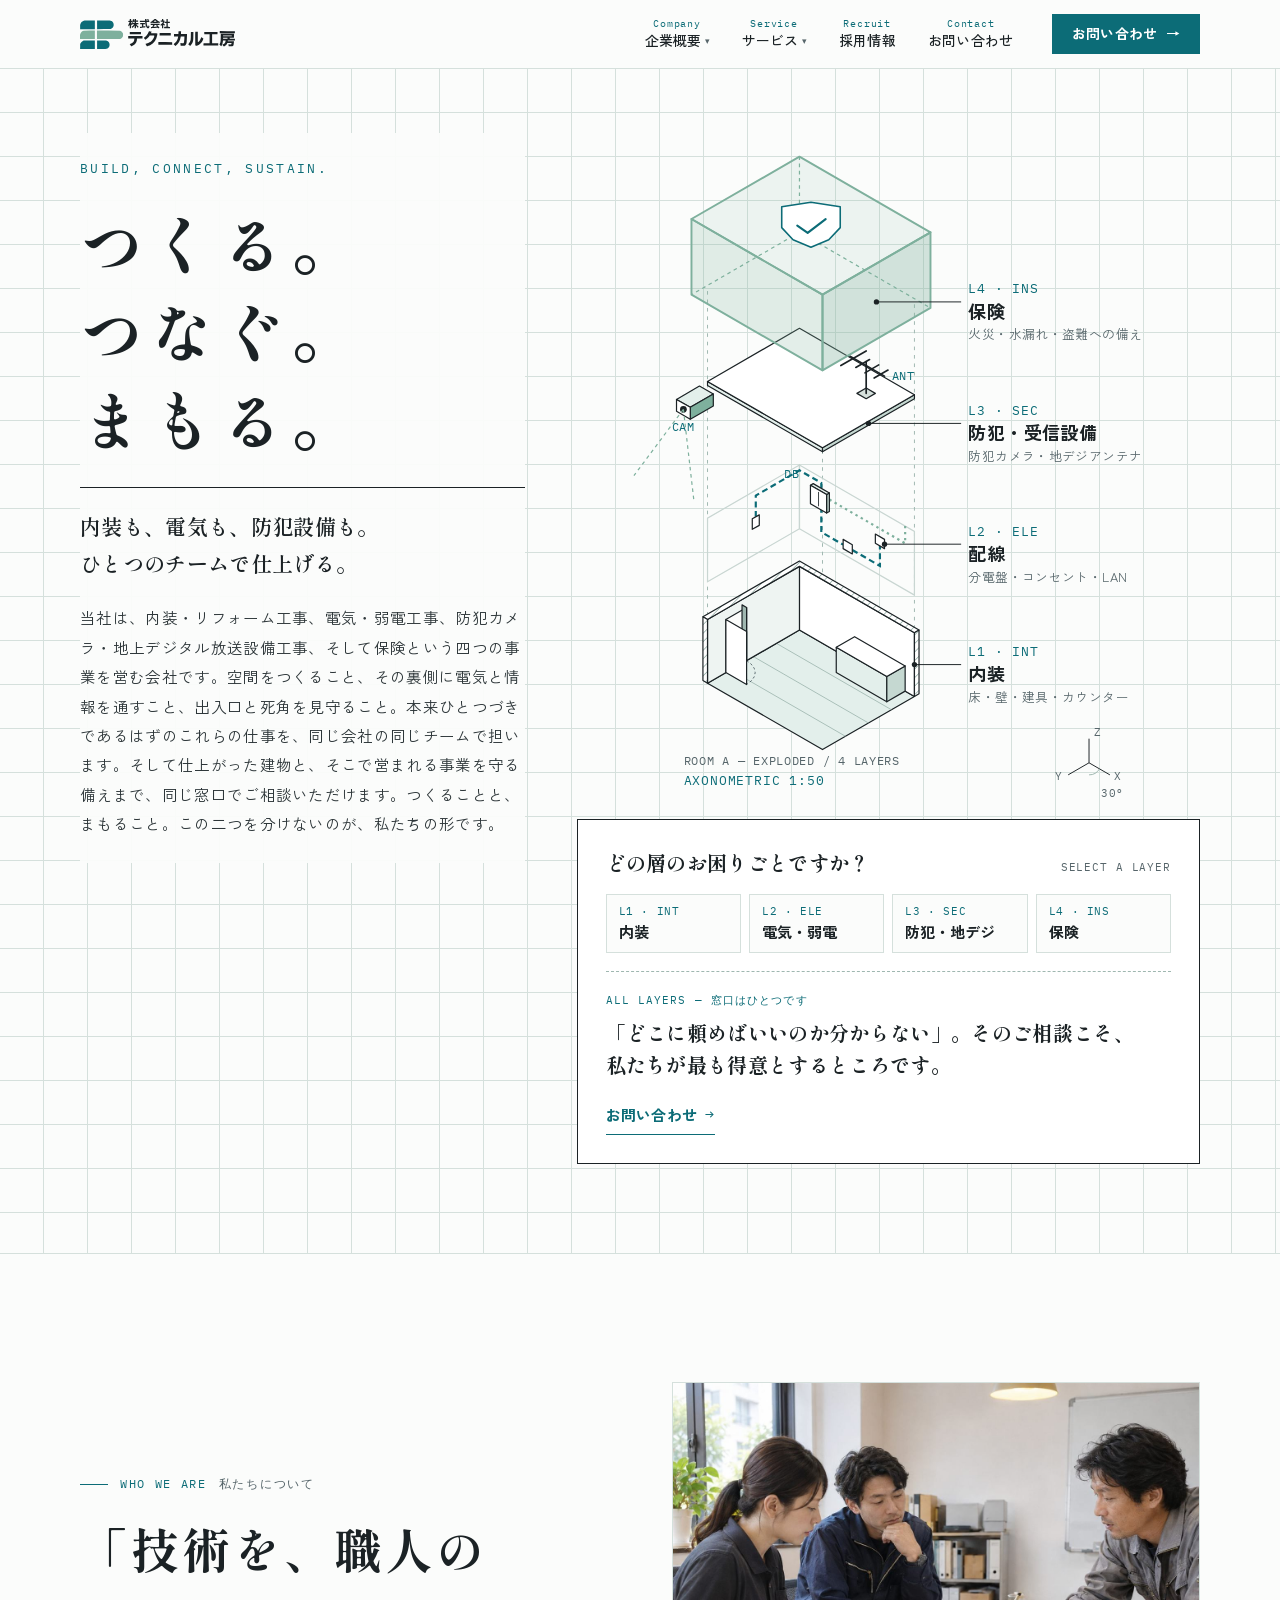
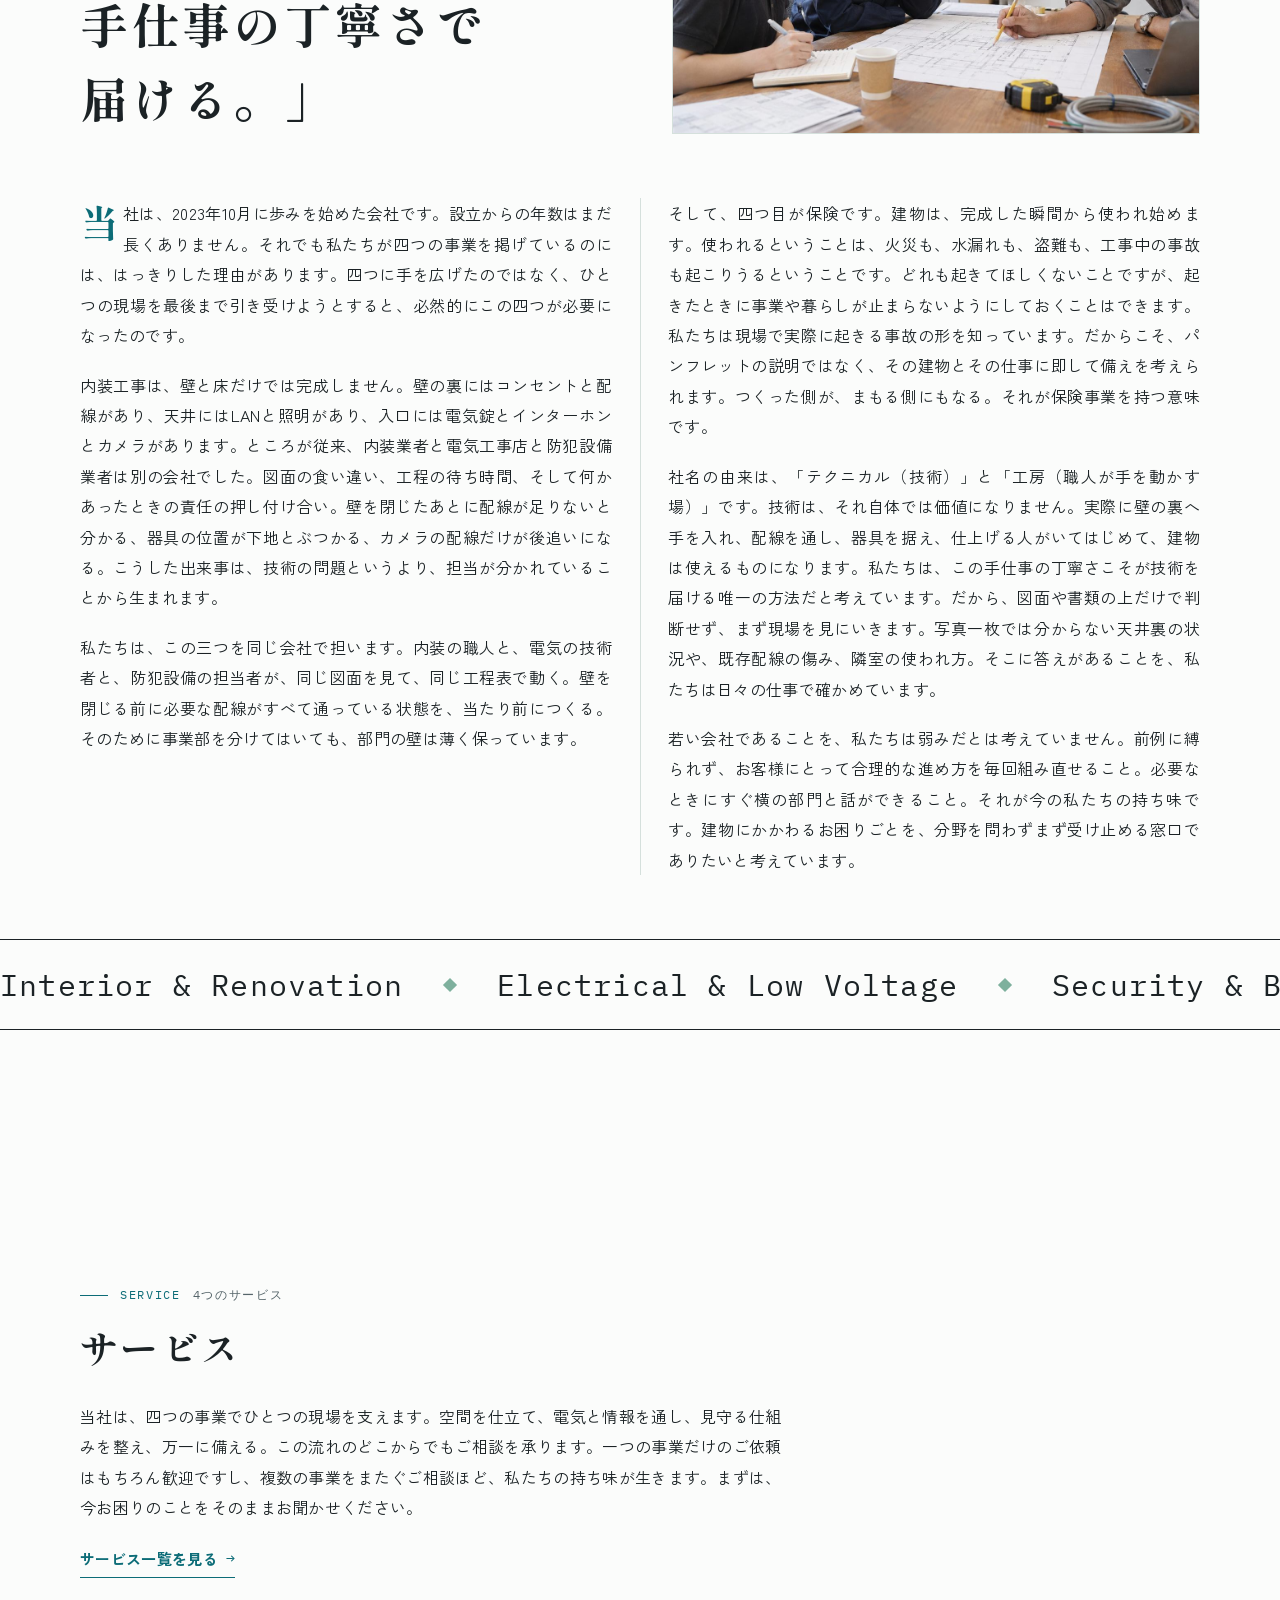
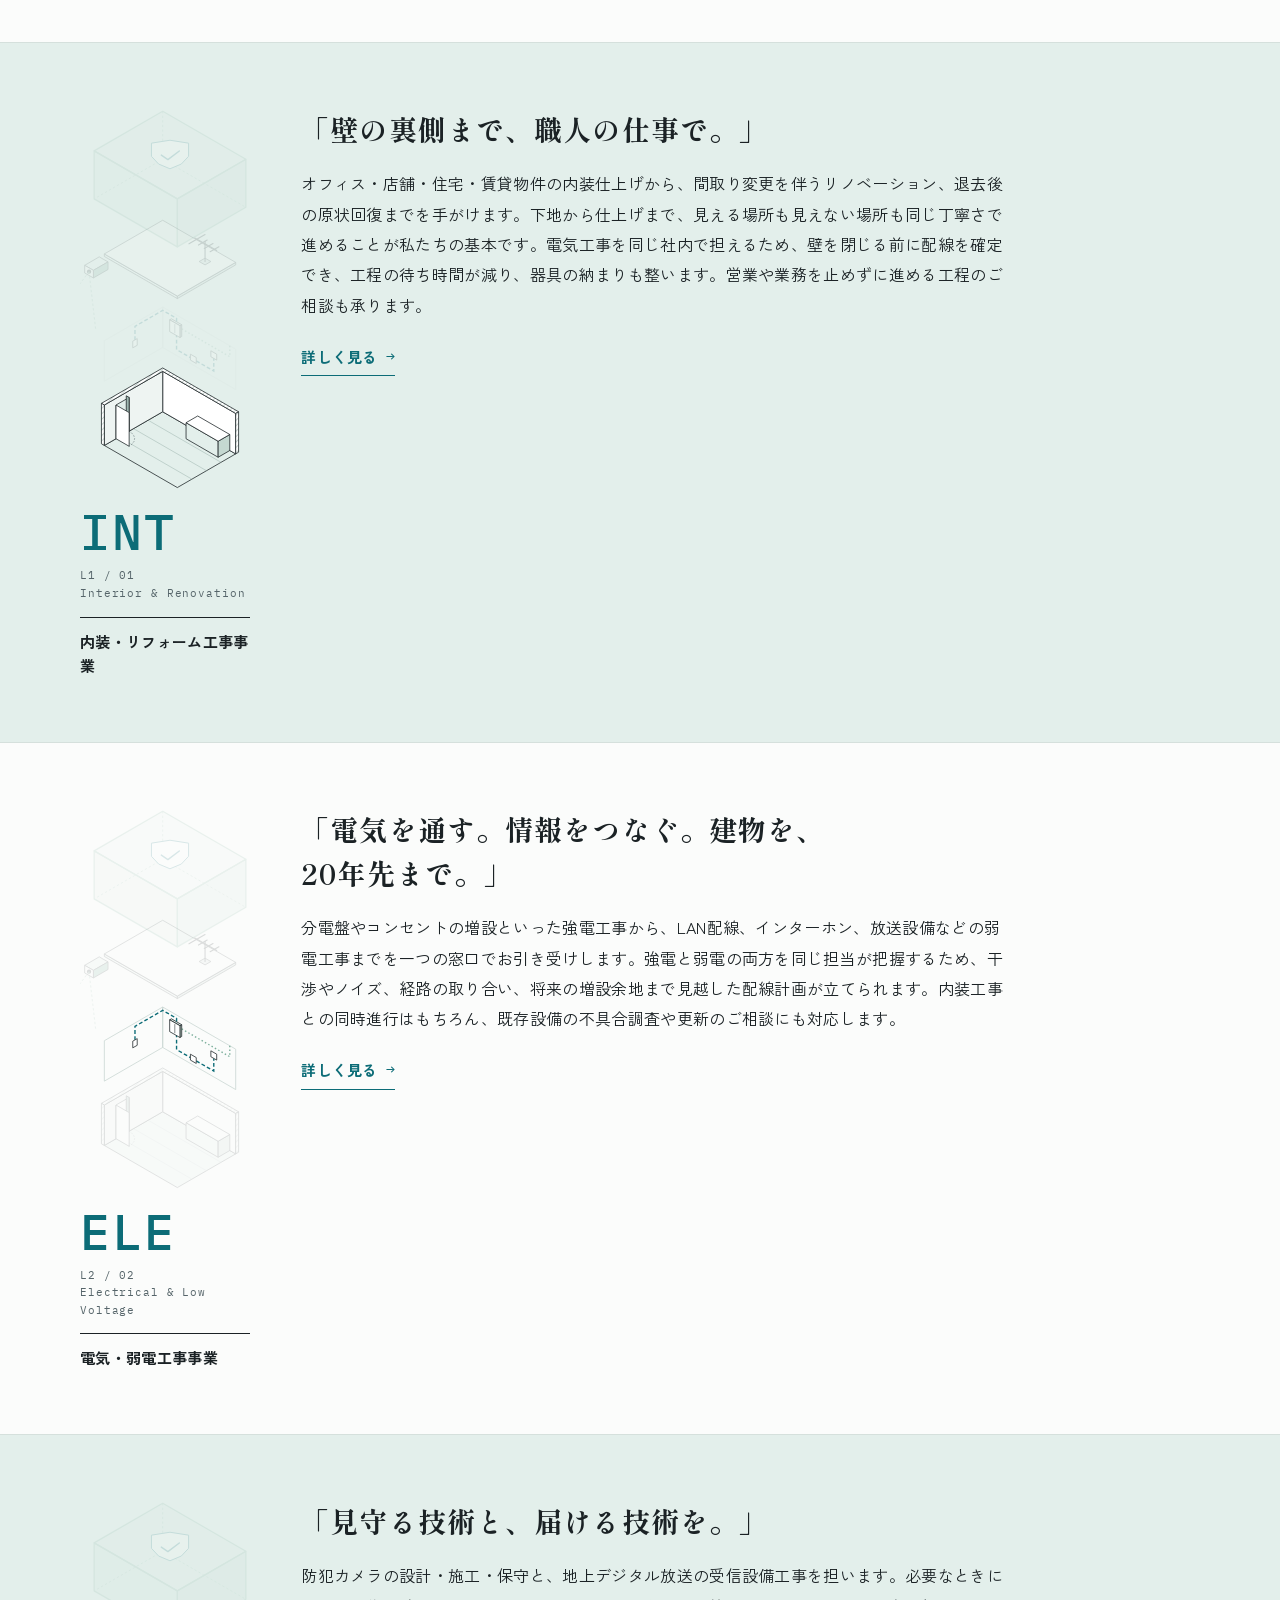
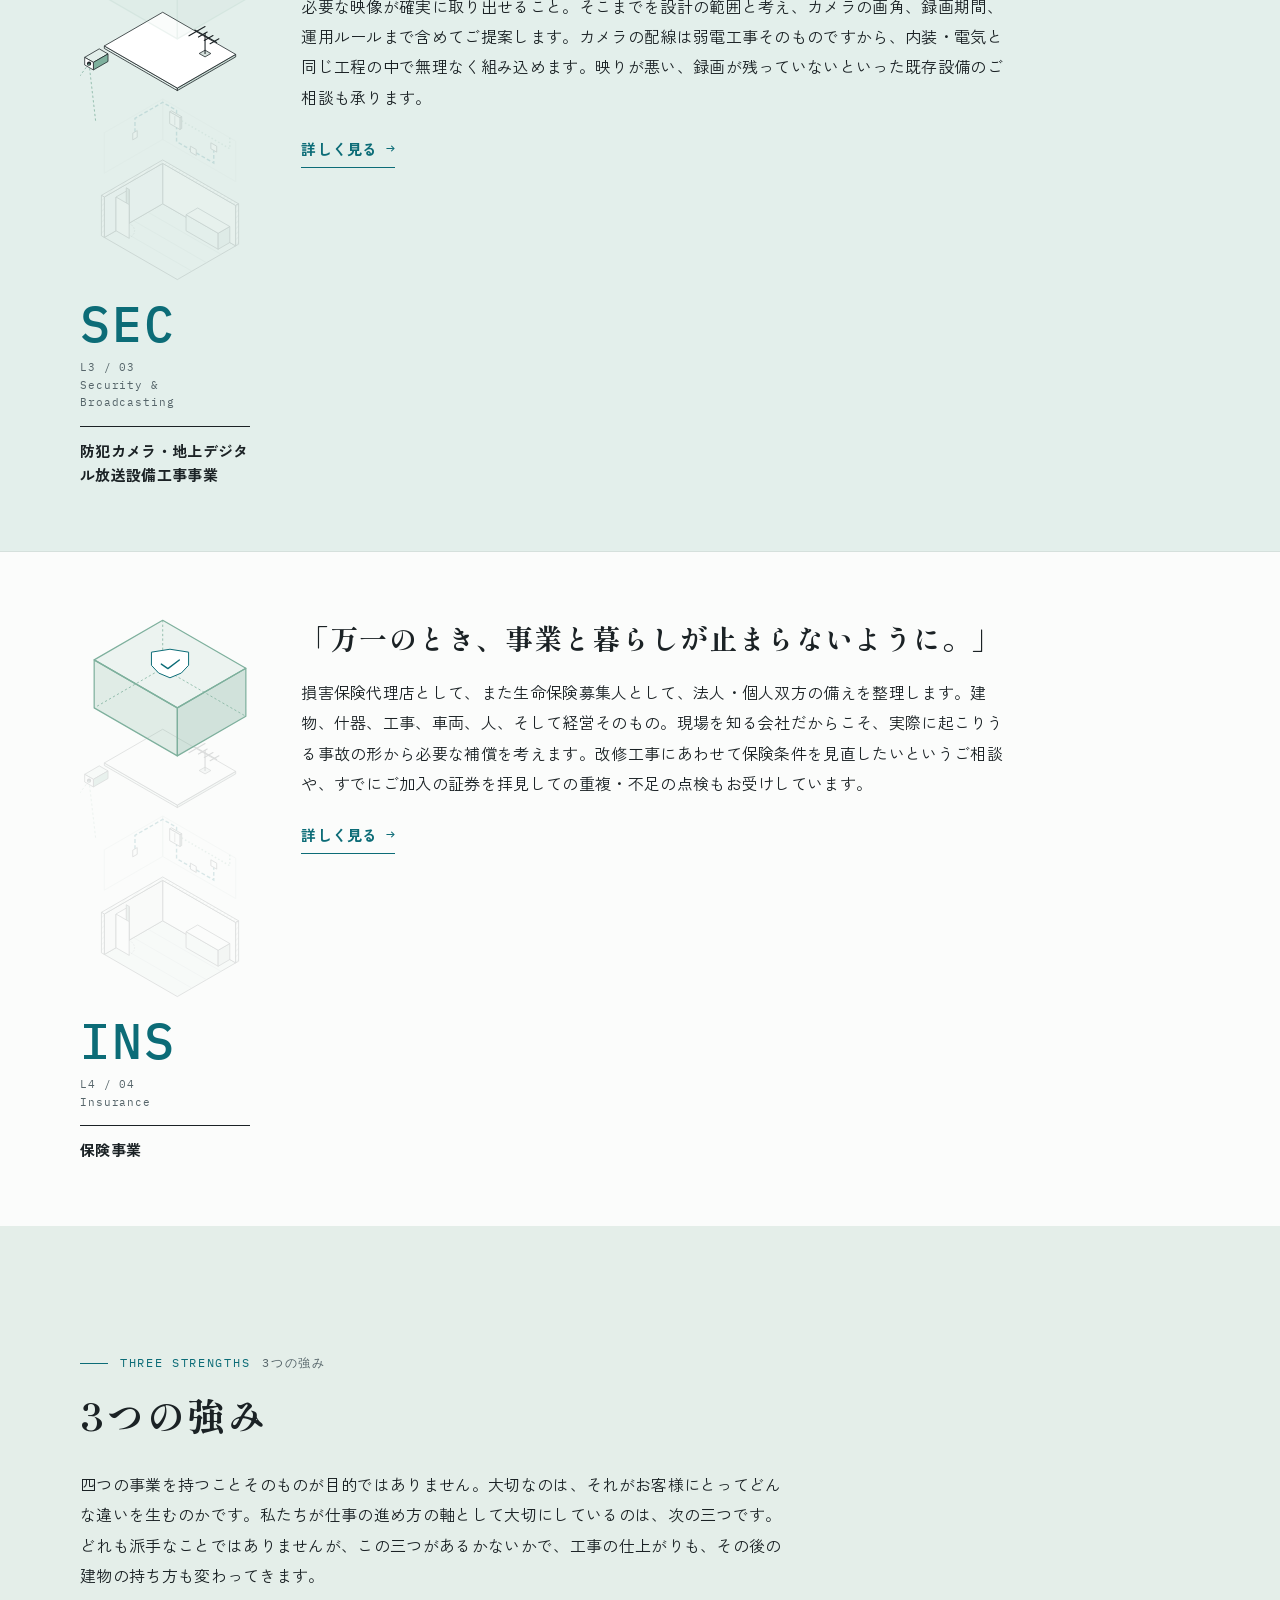
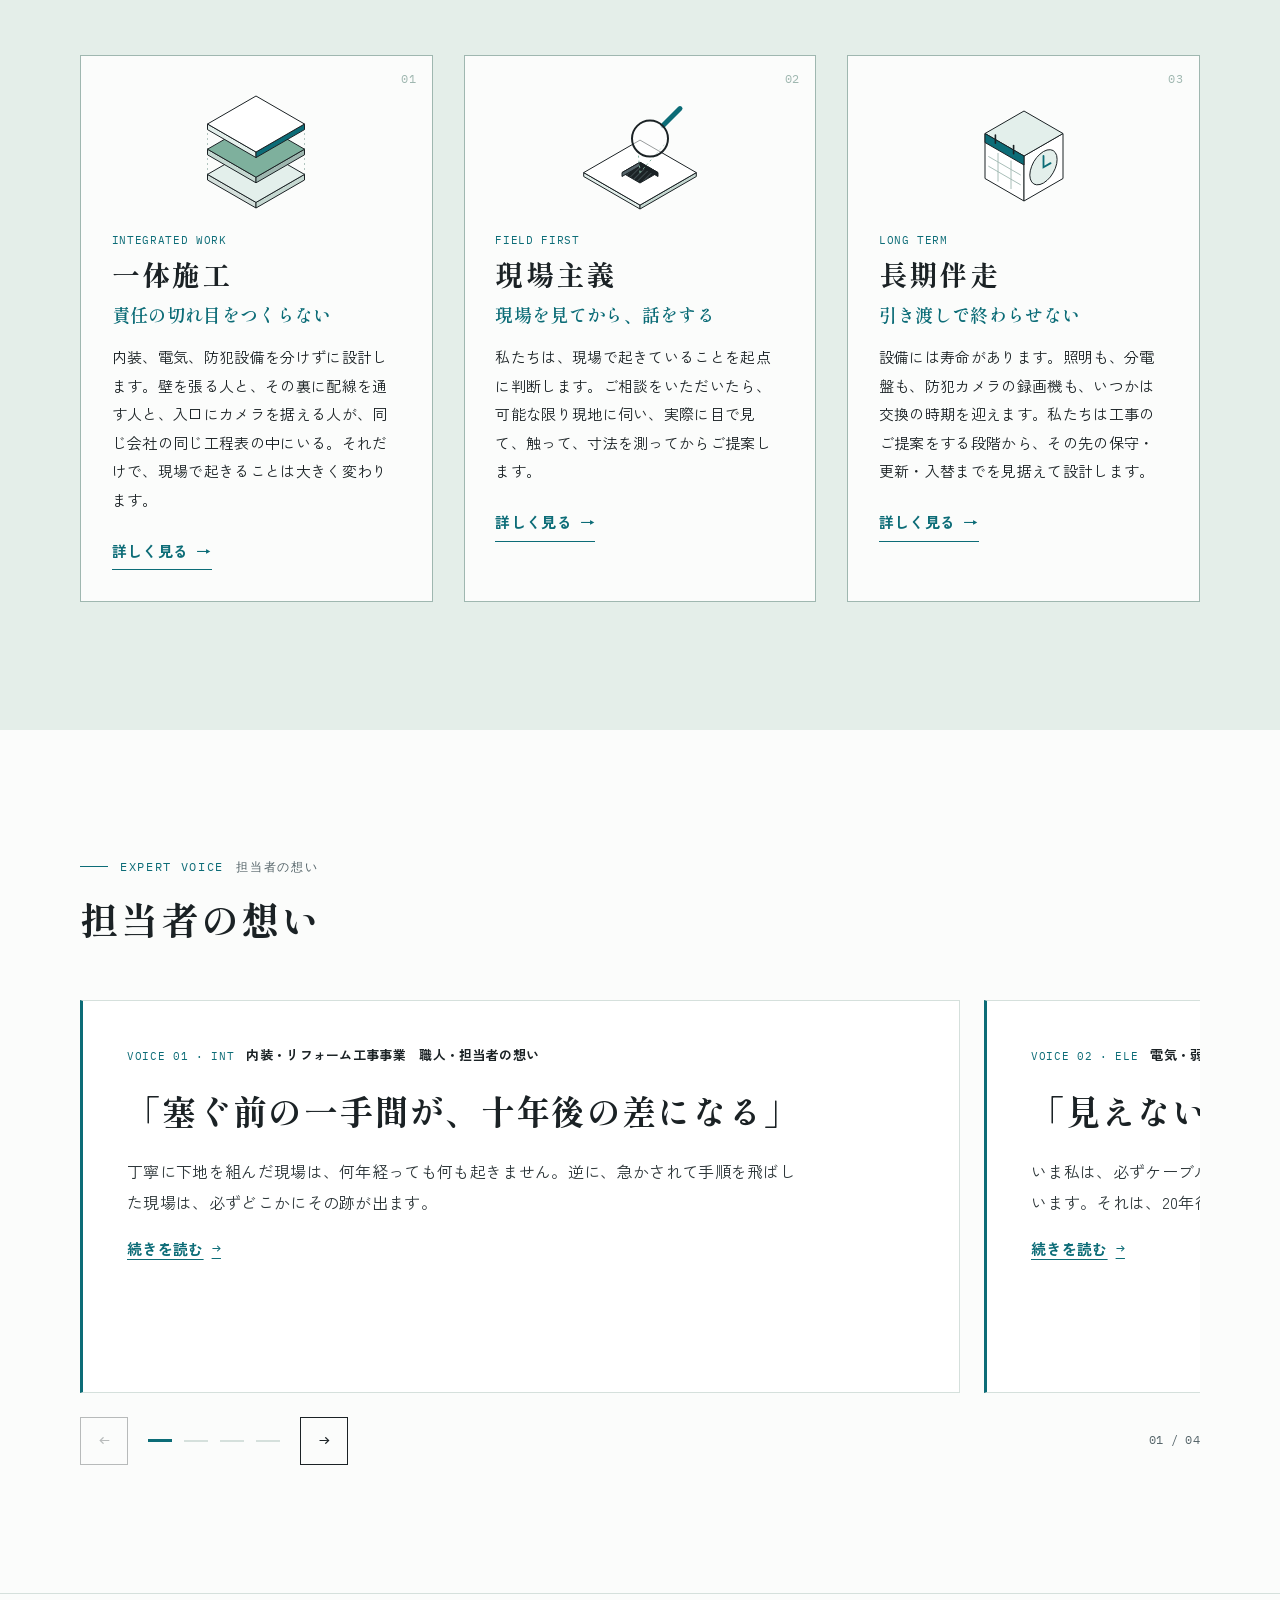
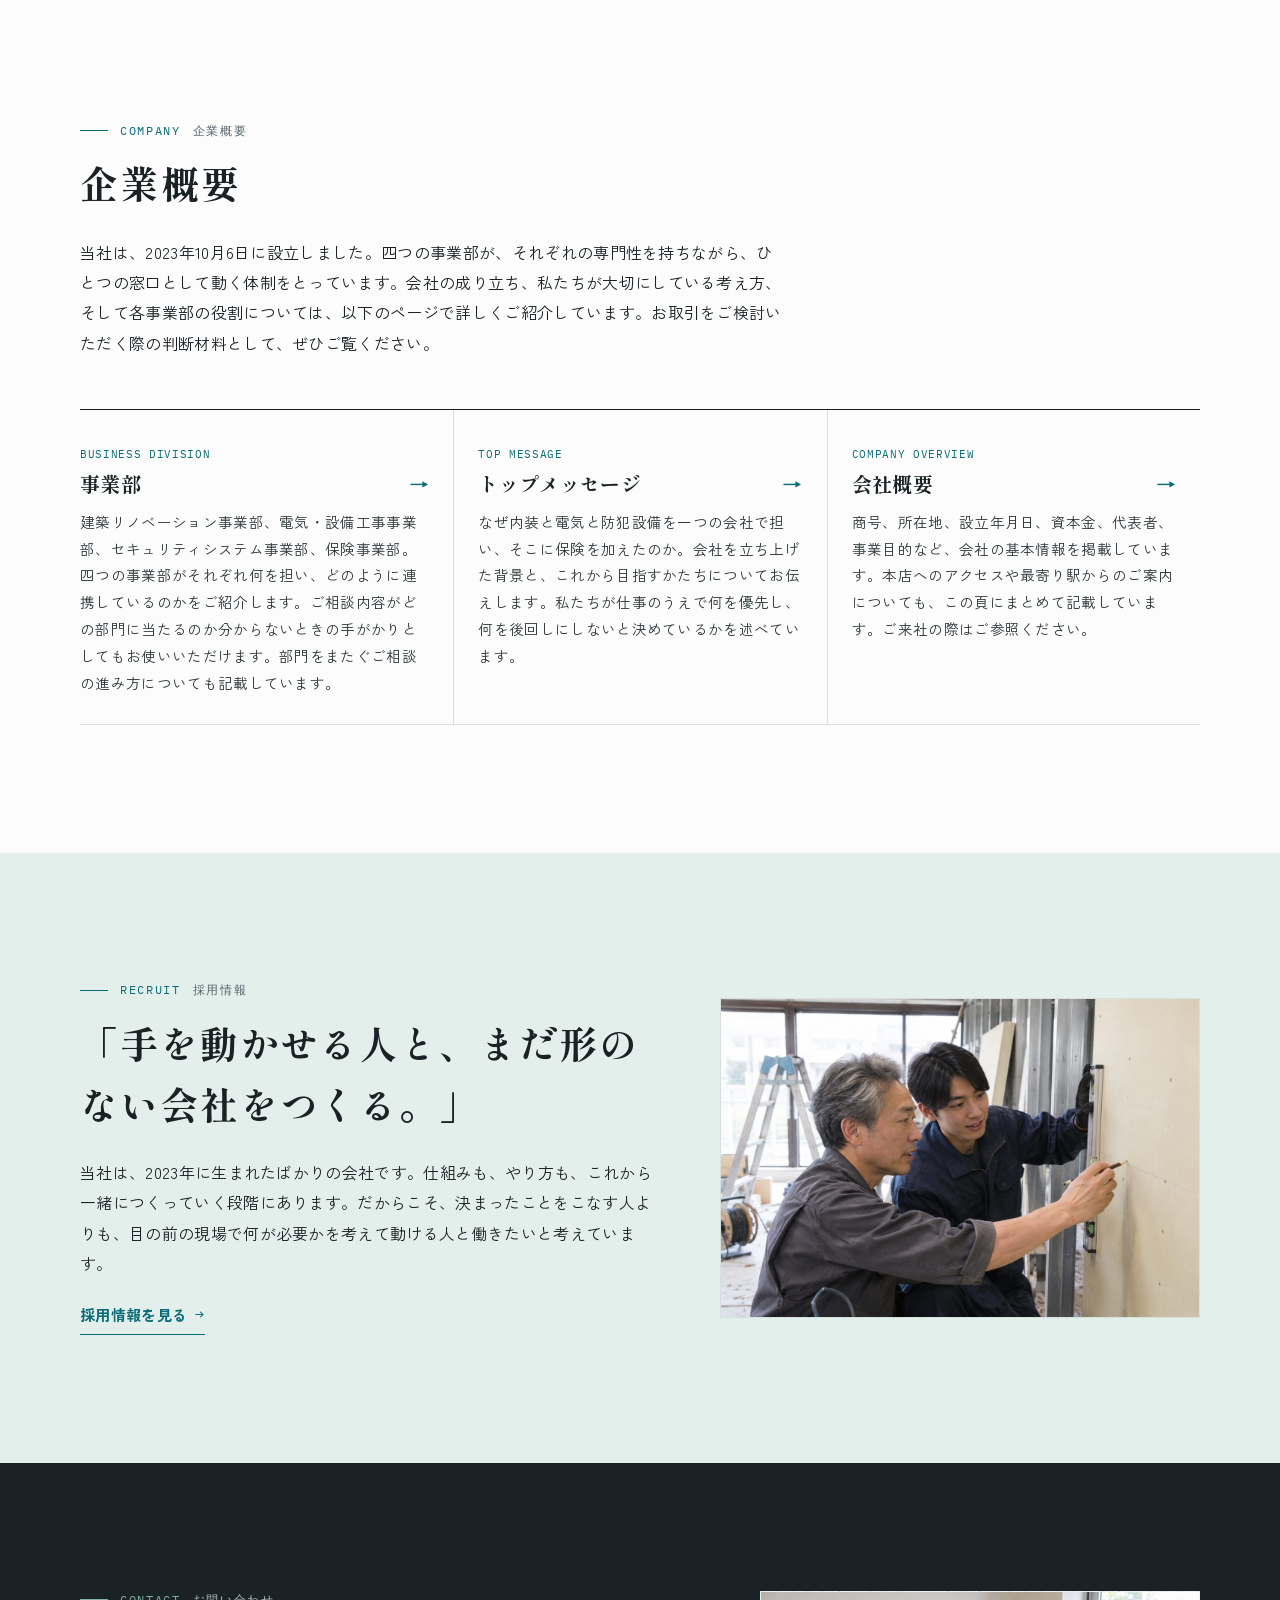
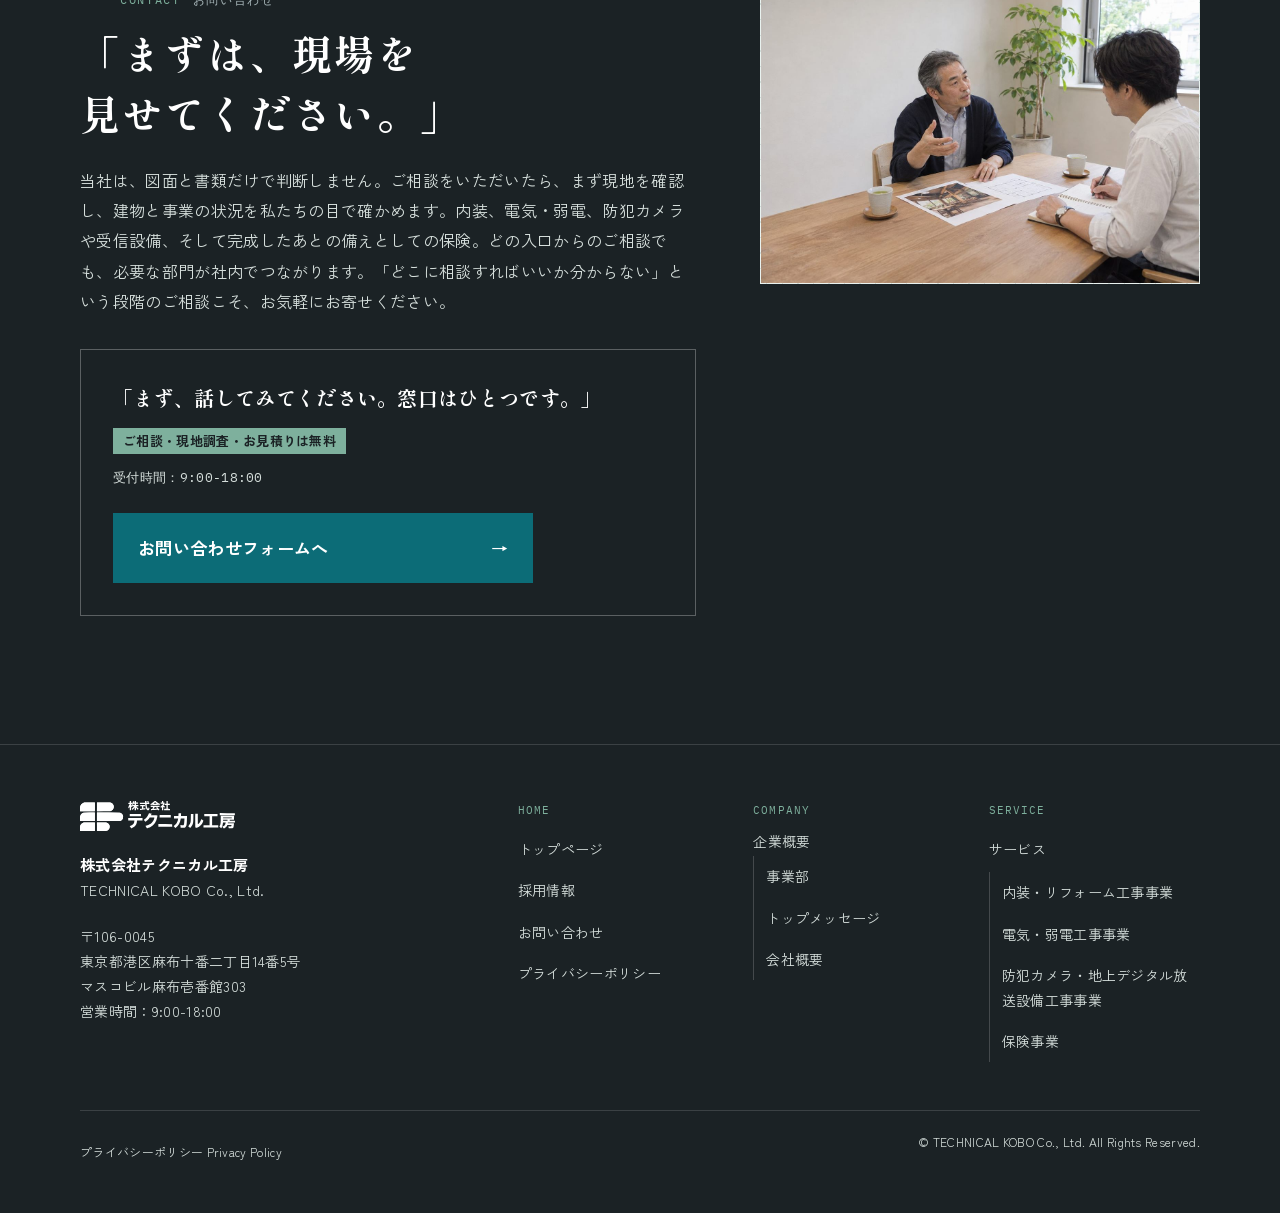
==== commit a3b64542: "Update preview: test-round fixes Co-Authored-By: Claude Opus 5.5 <noreply@anthropic.com>" ====
--- a/index.html
+++ b/index.html
@@ -6,6 +6,17 @@
 <title>株式会社テクニカル工房｜内装・電気・防犯設備をひとつのチームで。工事と保険のワンストップ企業</title>
 <meta name="description" content="株式会社テクニカル工房は、内装・リフォーム工事、電気・弱電工事、防犯カメラ・地上デジタル放送設備工事を自社の事業部で一体的に手がけ、完成後の備えとなる保険のご相談までを同じ窓口でお受けします。つくることと、まもることを、分けません。">
 <meta name="theme-color" content="#fbfcfb">
+<link rel="canonical" href="https://ychess-apptix.github.io/technicalworks-preview/">
+<meta property="og:type" content="website">
+<meta property="og:site_name" content="株式会社テクニカル工房">
+<meta property="og:title" content="株式会社テクニカル工房｜内装・電気・防犯設備をひとつのチームで。工事と保険のワンストップ企業">
+<meta property="og:description" content="株式会社テクニカル工房は、内装・リフォーム工事、電気・弱電工事、防犯カメラ・地上デジタル放送設備工事を自社の事業部で一体的に手がけ、完成後の備えとなる保険のご相談までを同じ窓口でお受けします。つくることと、まもることを、分けません。">
+<meta property="og:url" content="https://ychess-apptix.github.io/technicalworks-preview/">
+<meta property="og:image" content="https://ychess-apptix.github.io/technicalworks-preview/assets/img/og.jpg">
+<meta property="og:image:width" content="1200">
+<meta property="og:image:height" content="630">
+<meta property="og:locale" content="ja_JP">
+<meta name="twitter:card" content="summary_large_image">
 <link rel="icon" href="favicon.ico">
 <link rel="preconnect" href="https://fonts.googleapis.com">
 <link rel="preconnect" href="https://fonts.gstatic.com" crossorigin>
@@ -53,7 +64,7 @@
    <p class="mv-p">当社は、内装・リフォーム工事、電気・弱電工事、防犯カメラ・地上デジタル放送設備工事、そして保険という四つの事業を営む会社です。空間をつくること、その裏側に電気と情報を通すこと、出入口と死角を見守ること。本来ひとつづきであるはずのこれらの仕事を、同じ会社の同じチームで担います。そして仕上がった建物と、そこで営まれる事業を守る備えまで、同じ窓口でご相談いただけます。つくることと、まもること。この二つを分けないのが、私たちの形です。</p>
   </div>
   <div class="mv-fig">
-   <svg class="iso" id="iso" viewBox="0 0 400 552" role="group" aria-label="オフィスの一室を、内装・配線・防犯受信設備・保険の四つの層に分解したアクソメ図">
+   <svg class="iso" id="iso" viewBox="-30 0 432 552" role="group" aria-label="オフィスの一室を、内装・配線・防犯受信設備・保険の四つの層に分解したアクソメ図">
     <g transform="translate(112,412)"><g class="align" aria-hidden="true" fill="none" stroke="#9fb7b0" stroke-width=".8" stroke-dasharray="3 4"><path d="M-76.2,44V-282"/><path d="M19.1,99V-226"/><path d="M95.3,55V-272"/></g>
 <g class="lyr" data-l="int" style="--y:0px" role="img" aria-label="内装の層：床、二面の壁、出入口、カウンター" tabindex="0"><use href="#ly-int"/><g class="lbl" aria-hidden="true"><circle cx="95.3" cy="28.6" r="2.2" fill="#1b2225"/><path d="M95.3,28.6H134" fill="none" stroke="#1b2225" stroke-width=".8"/><text x="140" y="21.6" class="t-m" fill="#0c6c77" font-size="11">L1 · INT</text><text x="140" y="42.6" class="t-j" fill="#1b2225" font-size="15" font-weight="700">内装</text><text x="140" y="59.6" class="t-j" fill="#56656a" font-size="10.5">床・壁・建具・カウンター</text></g></g>
 <g class="lyr" data-l="ele" style="--y:-84px" role="img" aria-label="配線の層：分電盤からのケーブル、コンセント、スイッチ、LAN" tabindex="0"><use href="#ly-ele"/><text x="-12.9" y="-42.1" class="t-m" fill="#0c6c77" font-size="10" aria-hidden="true">DB</text><g class="lbl" aria-hidden="true"><circle cx="70.5" cy="12.8" r="2.2" fill="#1b2225"/><path d="M70.5,12.8H134" fill="none" stroke="#1b2225" stroke-width=".8"/><text x="140" y="5.8" class="t-m" fill="#0c6c77" font-size="11">L2 · ELE</text><text x="140" y="26.8" class="t-j" fill="#1b2225" font-size="15" font-weight="700">配線</text><text x="140" y="43.8" class="t-j" fill="#56656a" font-size="10.5">分電盤・コンセント・LAN</text></g></g>
@@ -296,6 +307,7 @@
   </figure>
  </div>
 </section>
+<script type="application/ld+json">{"@context":"https://schema.org","@type":"Organization","name":"株式会社テクニカル工房","alternateName":"TECHNICAL KOBO Co., Ltd.","url":"https://ychess-apptix.github.io/technicalworks-preview/","logo":"https://ychess-apptix.github.io/technicalworks-preview/assets/img/logo.svg","foundingDate":"2023-10-06","address":{"@type":"PostalAddress","postalCode":"106-0045","addressRegion":"東京都","addressLocality":"港区","streetAddress":"麻布十番二丁目14番5号 マスコビル麻布壱番館303","addressCountry":"JP"},"knowsAbout":["内装・リフォーム工事","電気・弱電工事","防犯カメラ・地上デジタル放送設備工事","保険"]}</script>
 </main>
 
 <footer class="ft">
--- a/assets/css/style.css
+++ b/assets/css/style.css
@@ -467,7 +467,7 @@
 .f-l{font-weight:700;font-size:15px;line-height:1.6;padding-top:10px;display:flex;flex-wrap:wrap;gap:8px;align-items:center}
 .req,.opt{font-size:11px;font-weight:700;padding:1px 8px;line-height:1.7}
 .req{background:var(--teal);color:#ffffff}
-.opt{background:var(--rule);color:var(--muted)}
+.opt{background:var(--rule);color:#3f4c50}
 .f-in input[type=text],.f-in input[type=email],.f-in input[type=tel],.f-in select,.f-in textarea{width:100%;max-width:560px;border:1px solid var(--hatch);background:#ffffff;padding:11px 14px;font-size:16px;line-height:1.6;border-radius:0}
 .f-in textarea{min-height:180px;resize:vertical;max-width:none}
 .f-in input:focus,.f-in select:focus,.f-in textarea:focus{outline:2px solid var(--teal);outline-offset:0;border-color:var(--teal)}
@@ -557,3 +557,65 @@
 .legal h3{font-weight:700;font-size:16px;line-height:1.7;margin-top:20px;color:var(--teal)}
 .f-in input[type=file]{display:block;max-width:100%;padding:10px;border:1px dashed var(--hatch);background:#ffffff;font-size:14px}
 .map-pin span{white-space:normal;max-width:min(320px,80vw);text-align:center}
+
+/* =========================================================
+   FIXES 2026-11 (test round 1)
+   ========================================================= */
+/* #4 Japanese phrase-aware line breaks for headings & quotes */
+h1,h2,h3,h4,.ph-catch,.mv-sub,.cx-q,.q-big,.voice-q,.sheet-slogan,.fp-h,.svc-h,.who-st,.rc-h,.ct-h,.box h3,.st-b h3,.faq summary,.crumb{word-break:auto-phrase;line-break:strict}
+.ph-code{overflow-wrap:anywhere}
+
+/* #2 sticky in-page nav + back to top */
+html:has(.lnav){scroll-padding-top:136px}
+.lnav{position:sticky;top:calc(var(--hd) + env(safe-area-inset-top,0px));z-index:20;box-shadow:0 1px 0 var(--rule)}
+.lnav a[aria-current="true"]{background:var(--pale);box-shadow:inset 0 -2px 0 var(--teal)}
+.totop{position:fixed;z-index:34;right:max(16px,env(safe-area-inset-right,0px));bottom:calc(24px + env(safe-area-inset-bottom,0px));width:48px;height:48px;display:grid;place-items:center;background:var(--paper);border:1px solid var(--ink);color:var(--ink);font-family:var(--f-mono);font-size:18px;cursor:pointer;opacity:0;visibility:hidden;transform:translateY(8px);transition:opacity .25s,transform .25s,visibility .25s}
+.totop.show{opacity:1;visibility:visible;transform:none}
+.totop:hover{background:var(--ink);color:#ffffff}
+
+/* #1 fold long blocks on phones (JS adds .folded + button) */
+.folded{position:relative;max-height:10.5em;overflow:hidden}
+.folded::after{content:"";position:absolute;left:0;right:0;bottom:0;height:4.5em;background:linear-gradient(rgba(255,255,255,0),var(--fold-bg,#ffffff));pointer-events:none}
+.fold-btn{display:inline-flex;align-items:center;gap:8px;min-height:44px;margin-top:4px;padding:0 2px;border:0;background:none;color:var(--teal);font-weight:700;font-size:15px;cursor:pointer;text-decoration:underline;text-underline-offset:4px}
+.fold-btn::after{content:"+";font-family:var(--f-mono);font-size:18px;text-decoration:none}
+.fold-btn[aria-expanded="true"]::after{content:"−"}
+
+/* #6 no floating contact button on the contact page */
+body:has(#cform) .follow{display:none}
+.ph-jump{margin-top:22px}
+
+/* #11 comfortable line length on desktop */
+.spec dd,.items span,.sheet p,.case-b p,.card p,.st-b p,.policy p,.legal p,.legal li,.voice-b p,.box p,.prose p{max-width:42em}
+.legal{max-width:46em}
+.faq .a p{max-width:42em}
+.f-agree a{display:inline-block;padding-block:10px}
+
+/* #9 tap targets */
+.ft-map a{padding-block:8px}
+.ft-bt a{display:inline-block;padding-block:10px}
+.crumb a{display:inline-block;padding-block:10px}
+.more{min-height:44px;padding-block:8px 2px;margin-top:12px}
+.brand{padding-block:7px}
+
+@media (max-width:1023px){
+ /* #3 drawing labels: hide sub-labels, enlarge main labels on small screens */
+ .iso .lbl text:nth-of-type(3){display:none}
+ .iso .lbl text:nth-of-type(1){font-size:13px}
+ .iso .lbl text:nth-of-type(2){font-size:18px}
+}
+@media (max-width:767px){
+ /* #5 photo first in page heroes */
+ .ph-g>.photo,.ph-g>.ph-fig{order:-1}
+ .ph-g .photo{aspect-ratio:16/9!important}
+ body:has(#cform) .ph-g .photo{aspect-ratio:5/2!important}
+ body:has(#cform) .ph-lead{font-size:14.5px;line-height:1.8}
+ .ph-g{margin-top:16px;gap:20px}
+ .ph-fig .thumb{bottom:-24px;width:64px}
+ .ph-code{font-size:12px;letter-spacing:.08em}
+ /* #10 solid paper behind text that sits on the grid */
+ .mv-copy,.ph-t{background:var(--paper);box-shadow:0 0 0 12px var(--paper)}
+ /* #8 minimum 12px small labels on phones */
+ .gl .en,.dd-m .top,.fp-k,.lbl-k,.st-n,.case-k,.case-b h4,.member .role,.card .no,.ft-map .fh,.sheet-h .mono,.lnav a .mono,.phase .mono,.co-g .mono,.str .mono,.cx-tag .mono,.svc-code+p,.req,.opt,.policy h3 small,.sign small,.tl time,.tl .y,.photo-note b,.eyebrow,.wall-cap p.mono,.finder-q small,.osv .mono,.photo-note{font-size:12px}
+ .st-n b{font-size:18px}
+ .totop{bottom:calc(84px + env(safe-area-inset-bottom,0px))}
+}
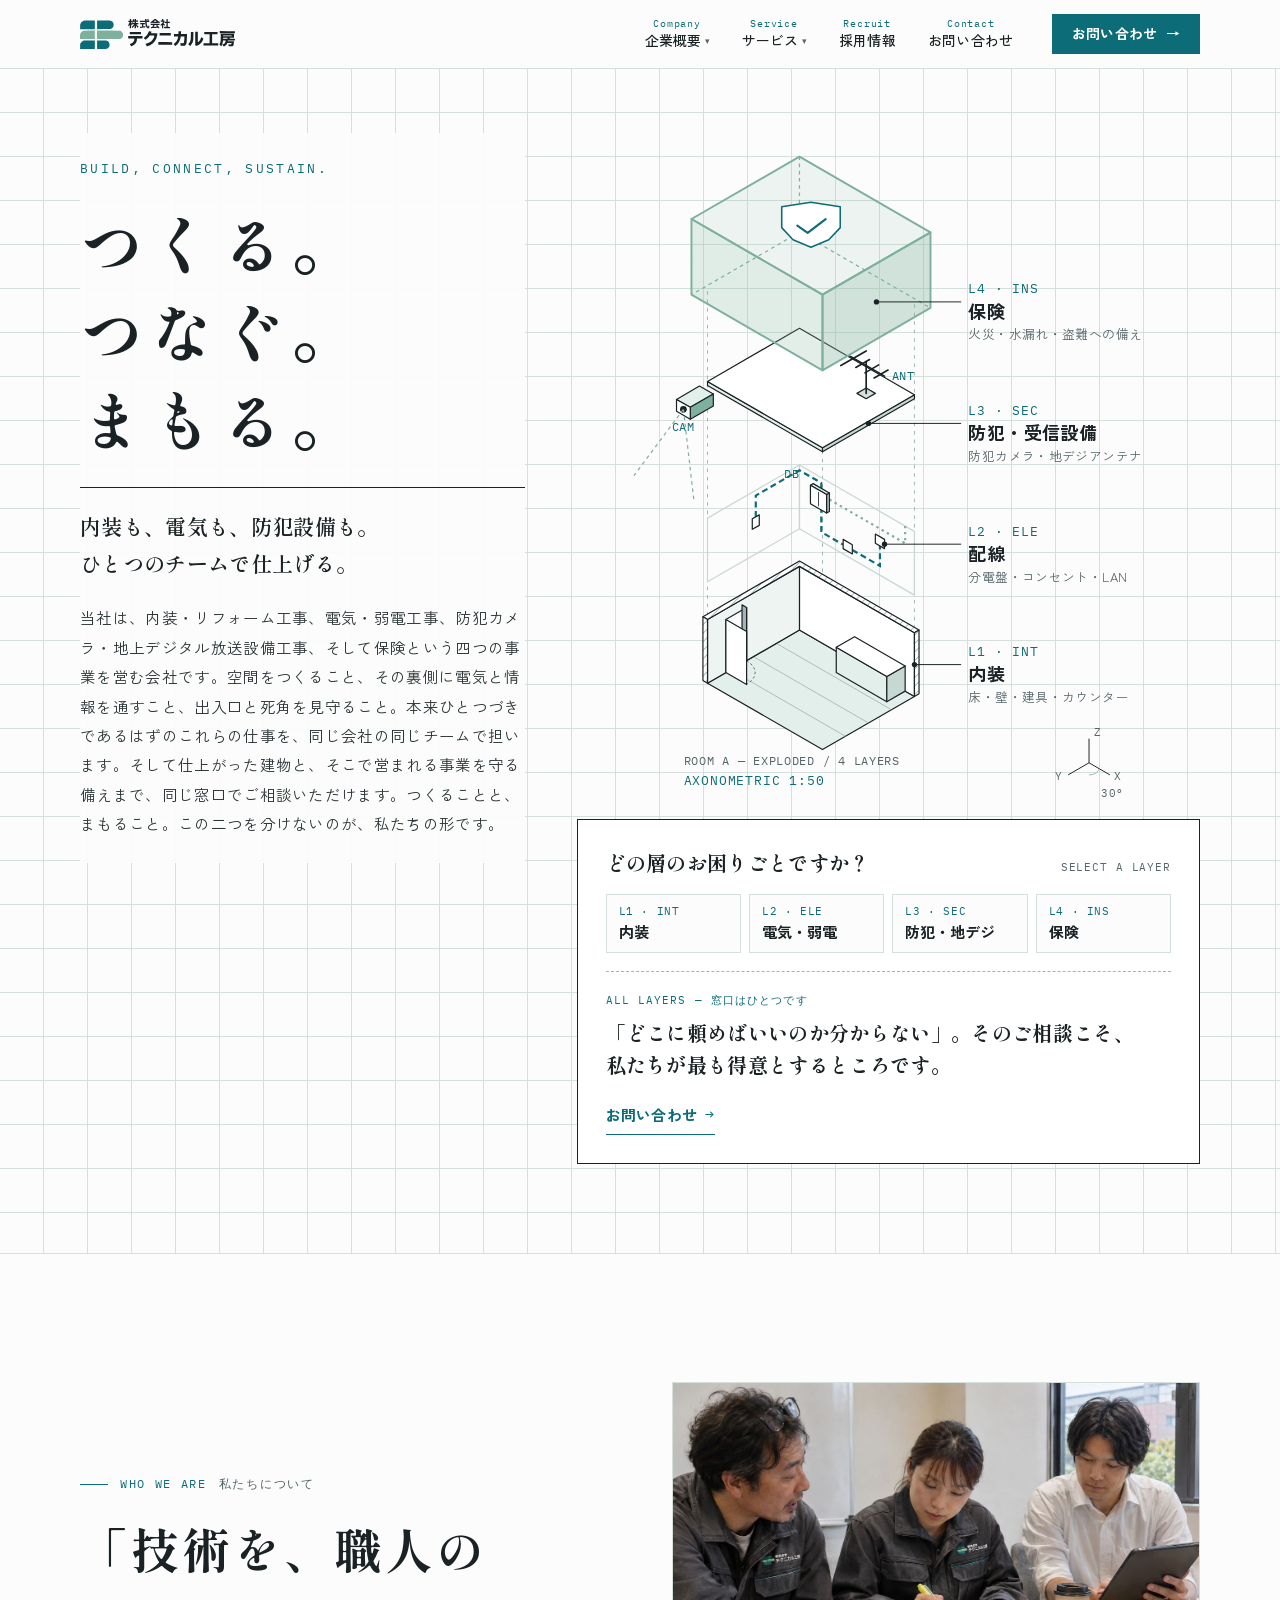
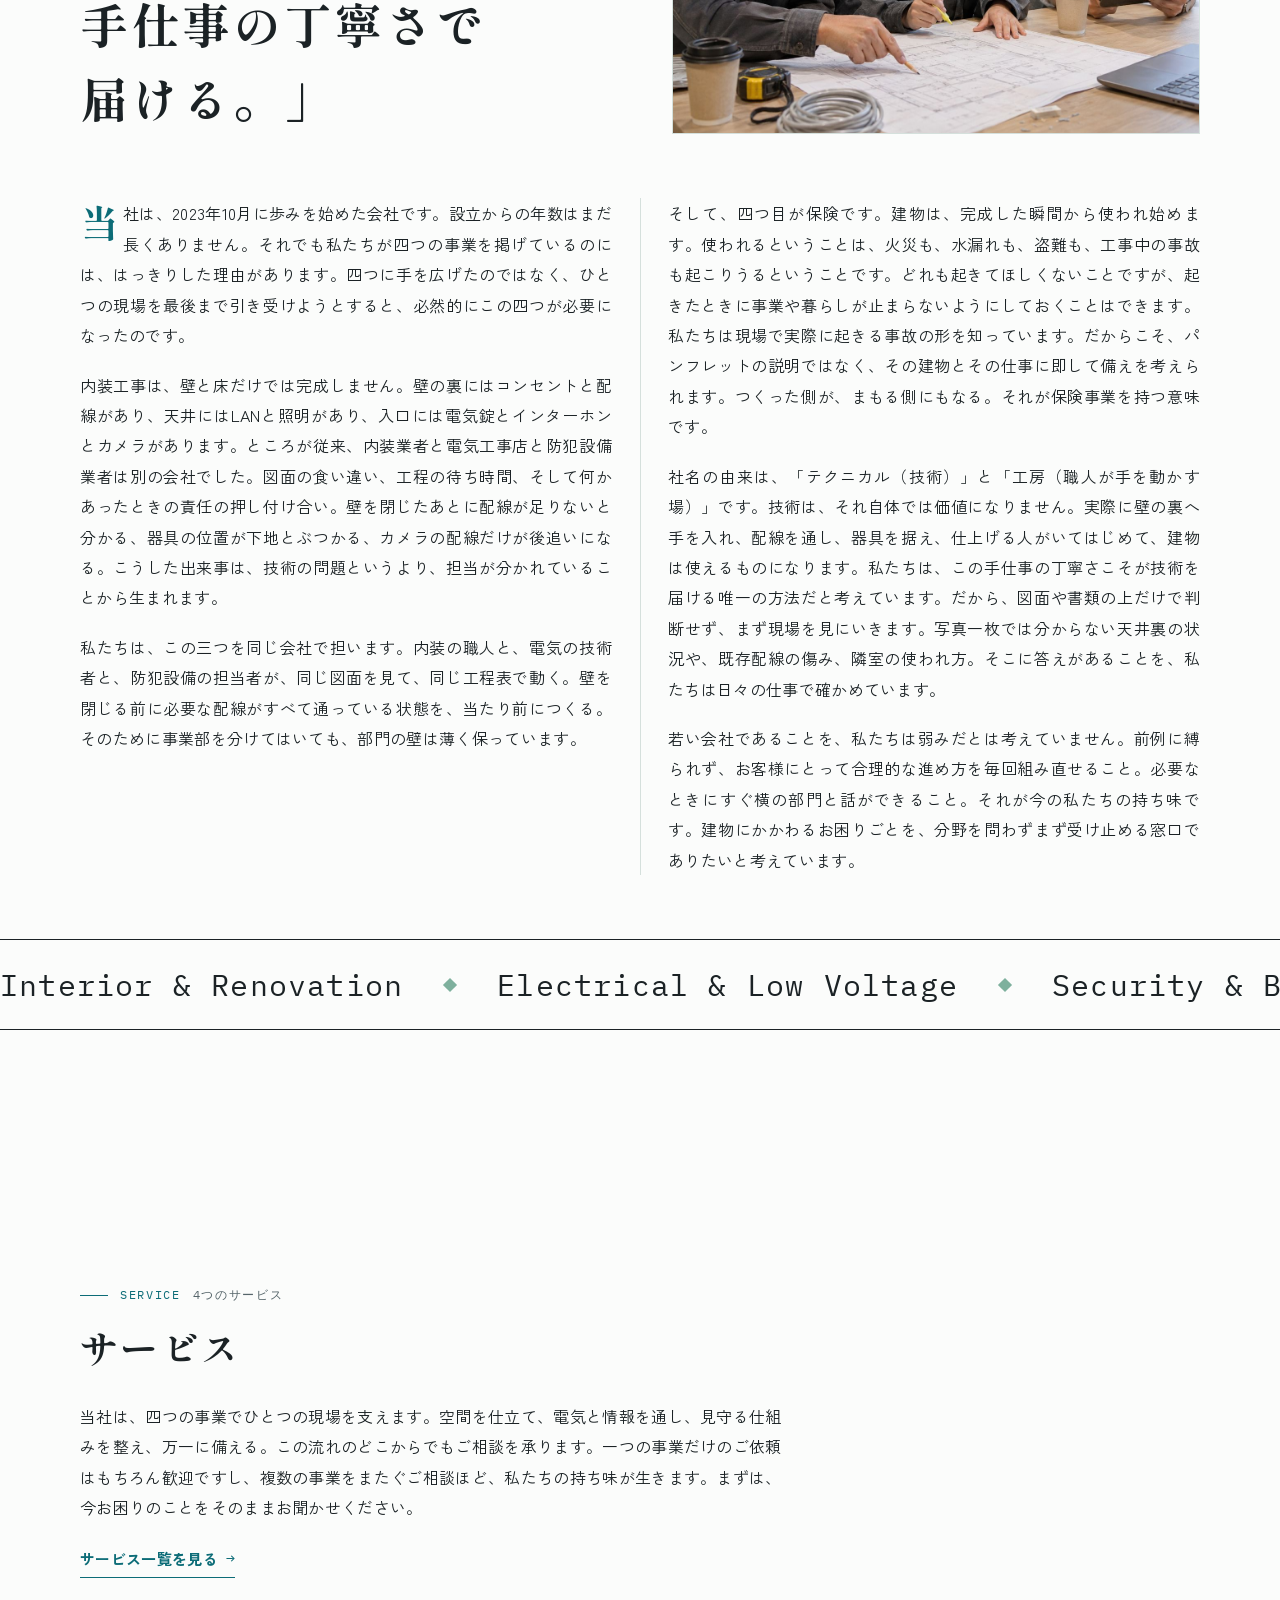
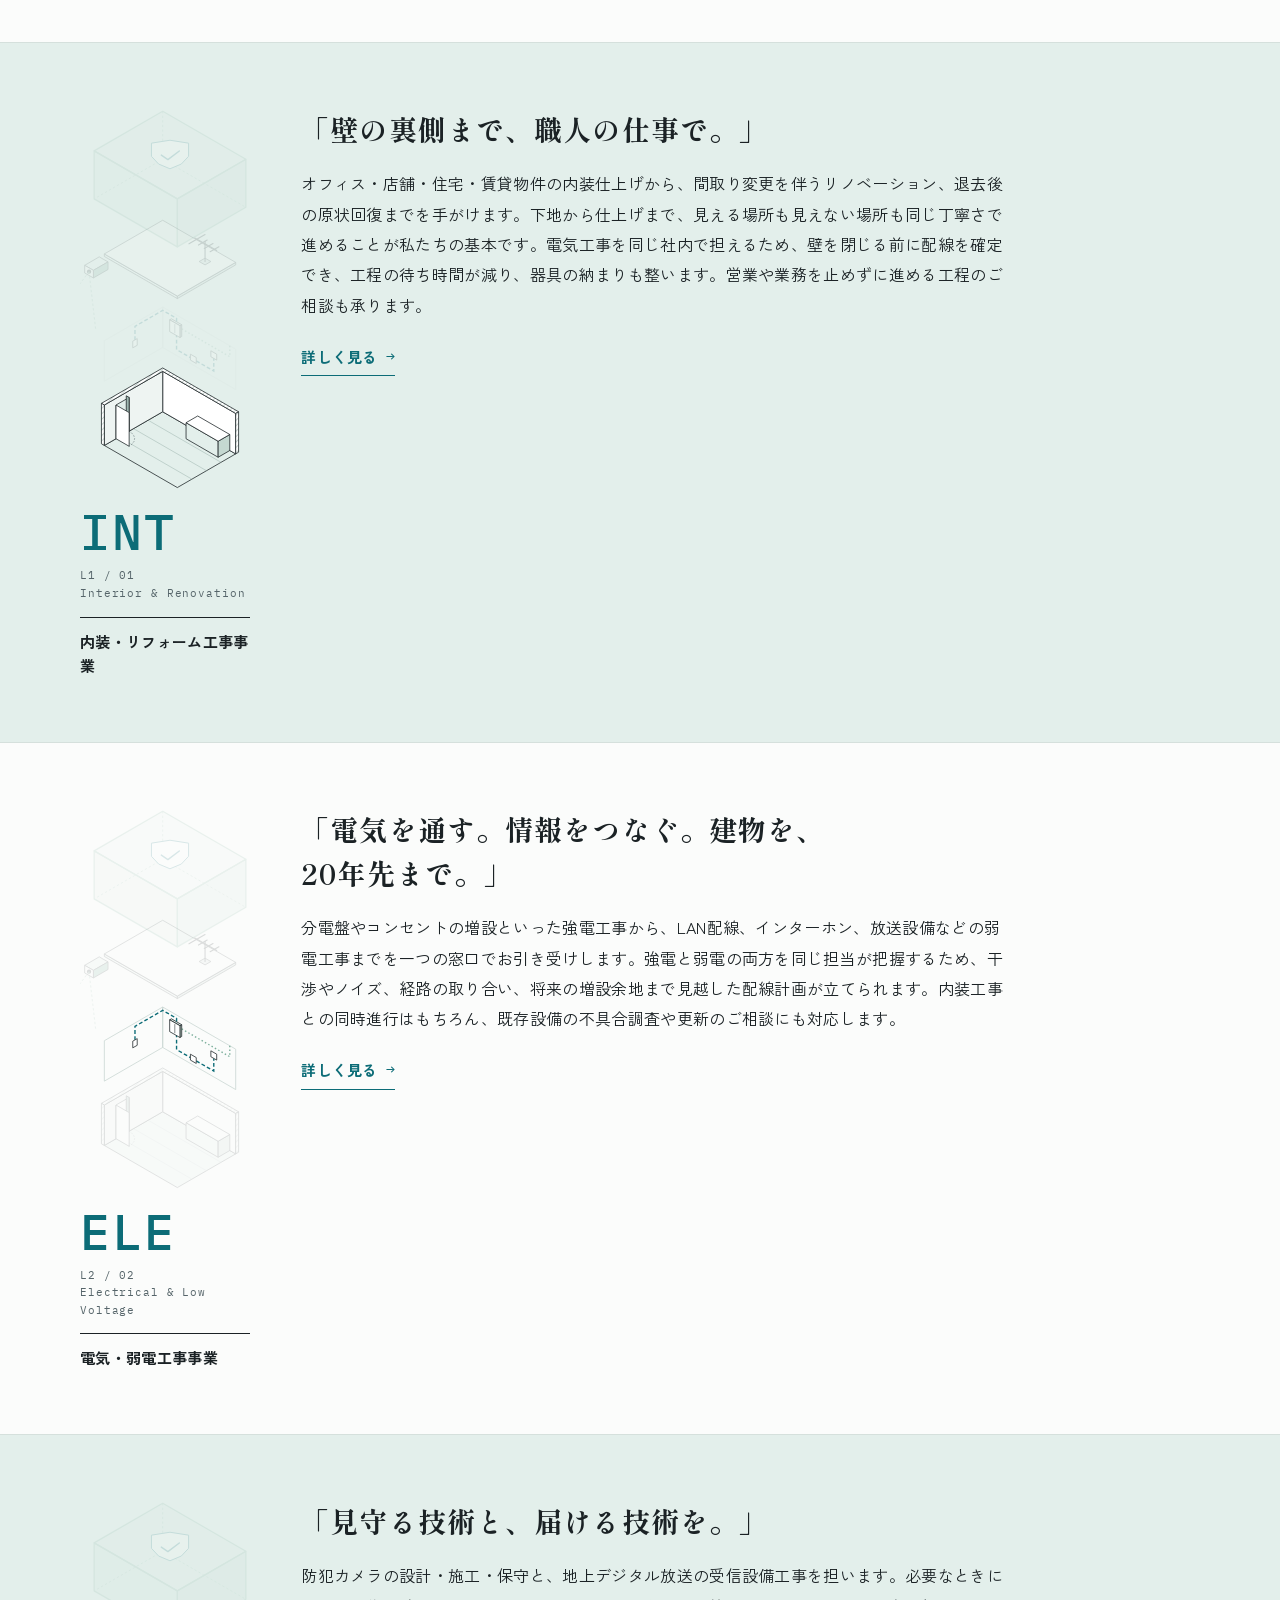
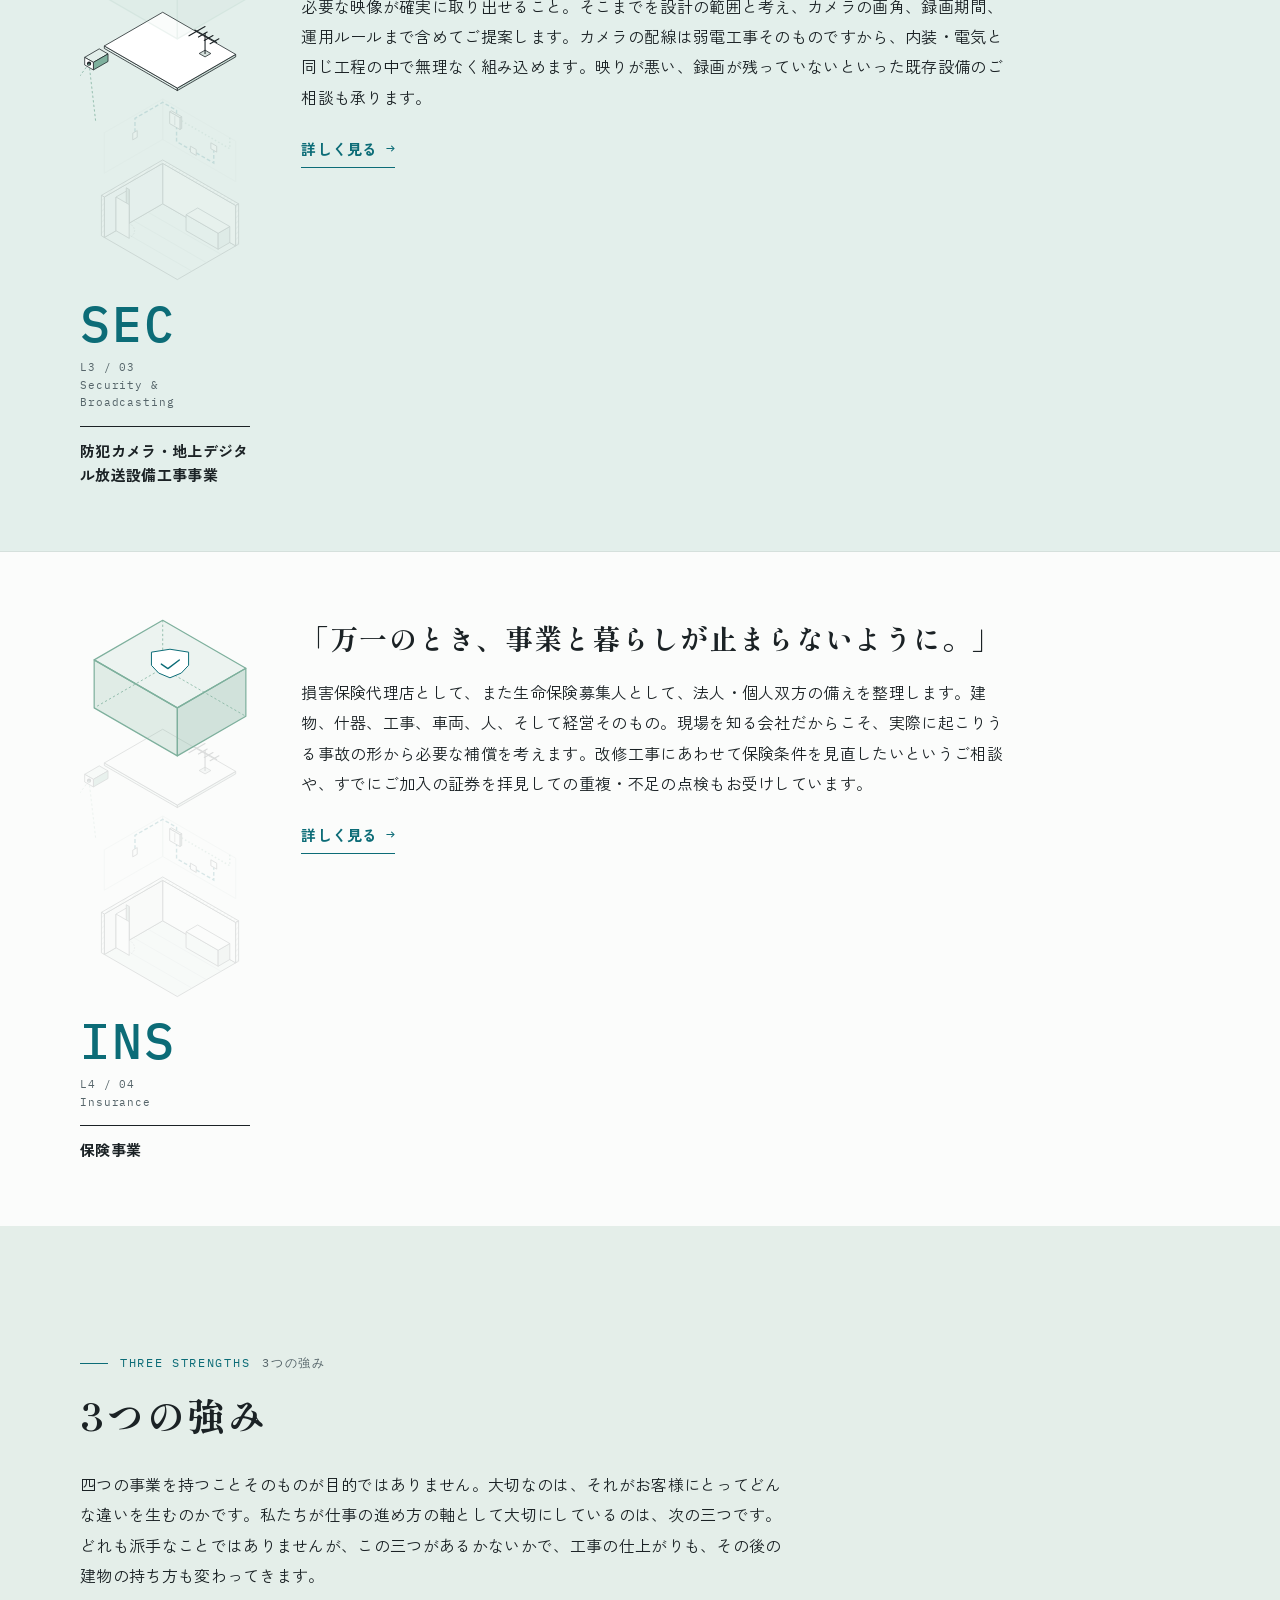
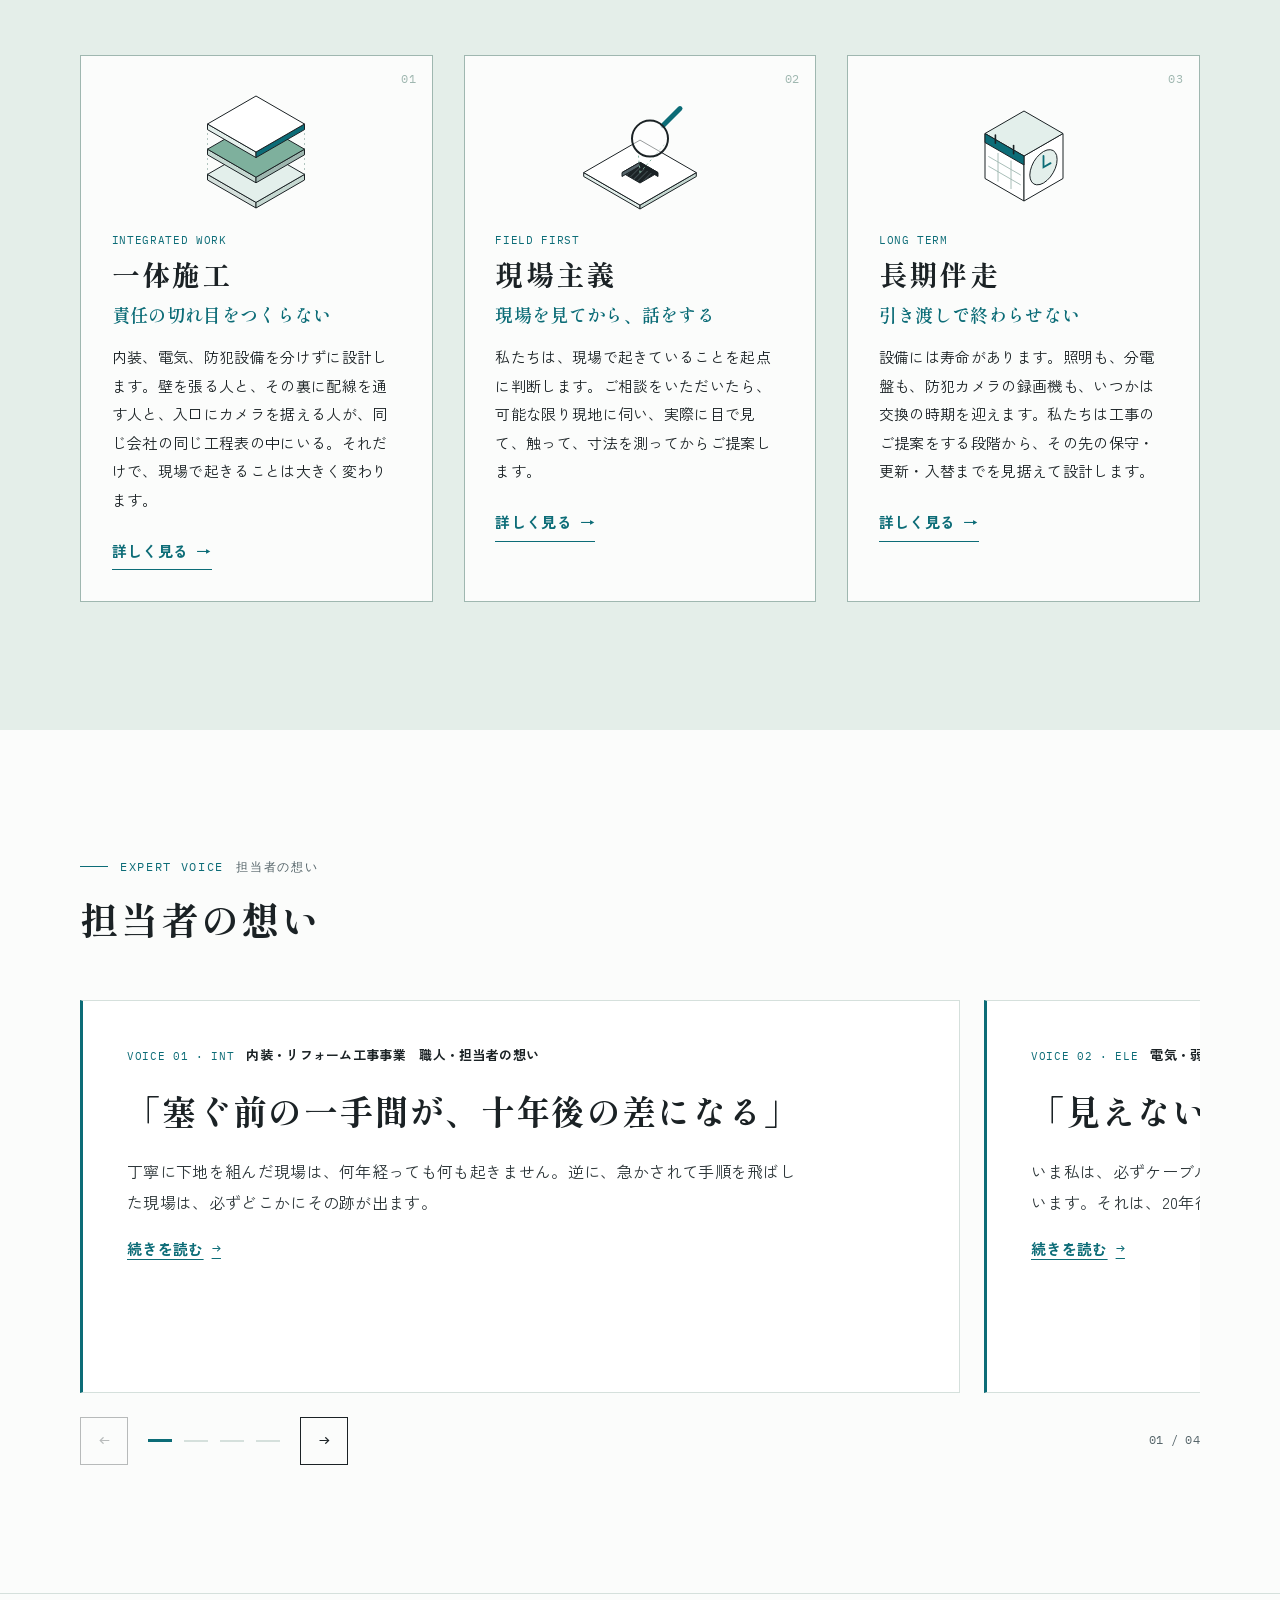
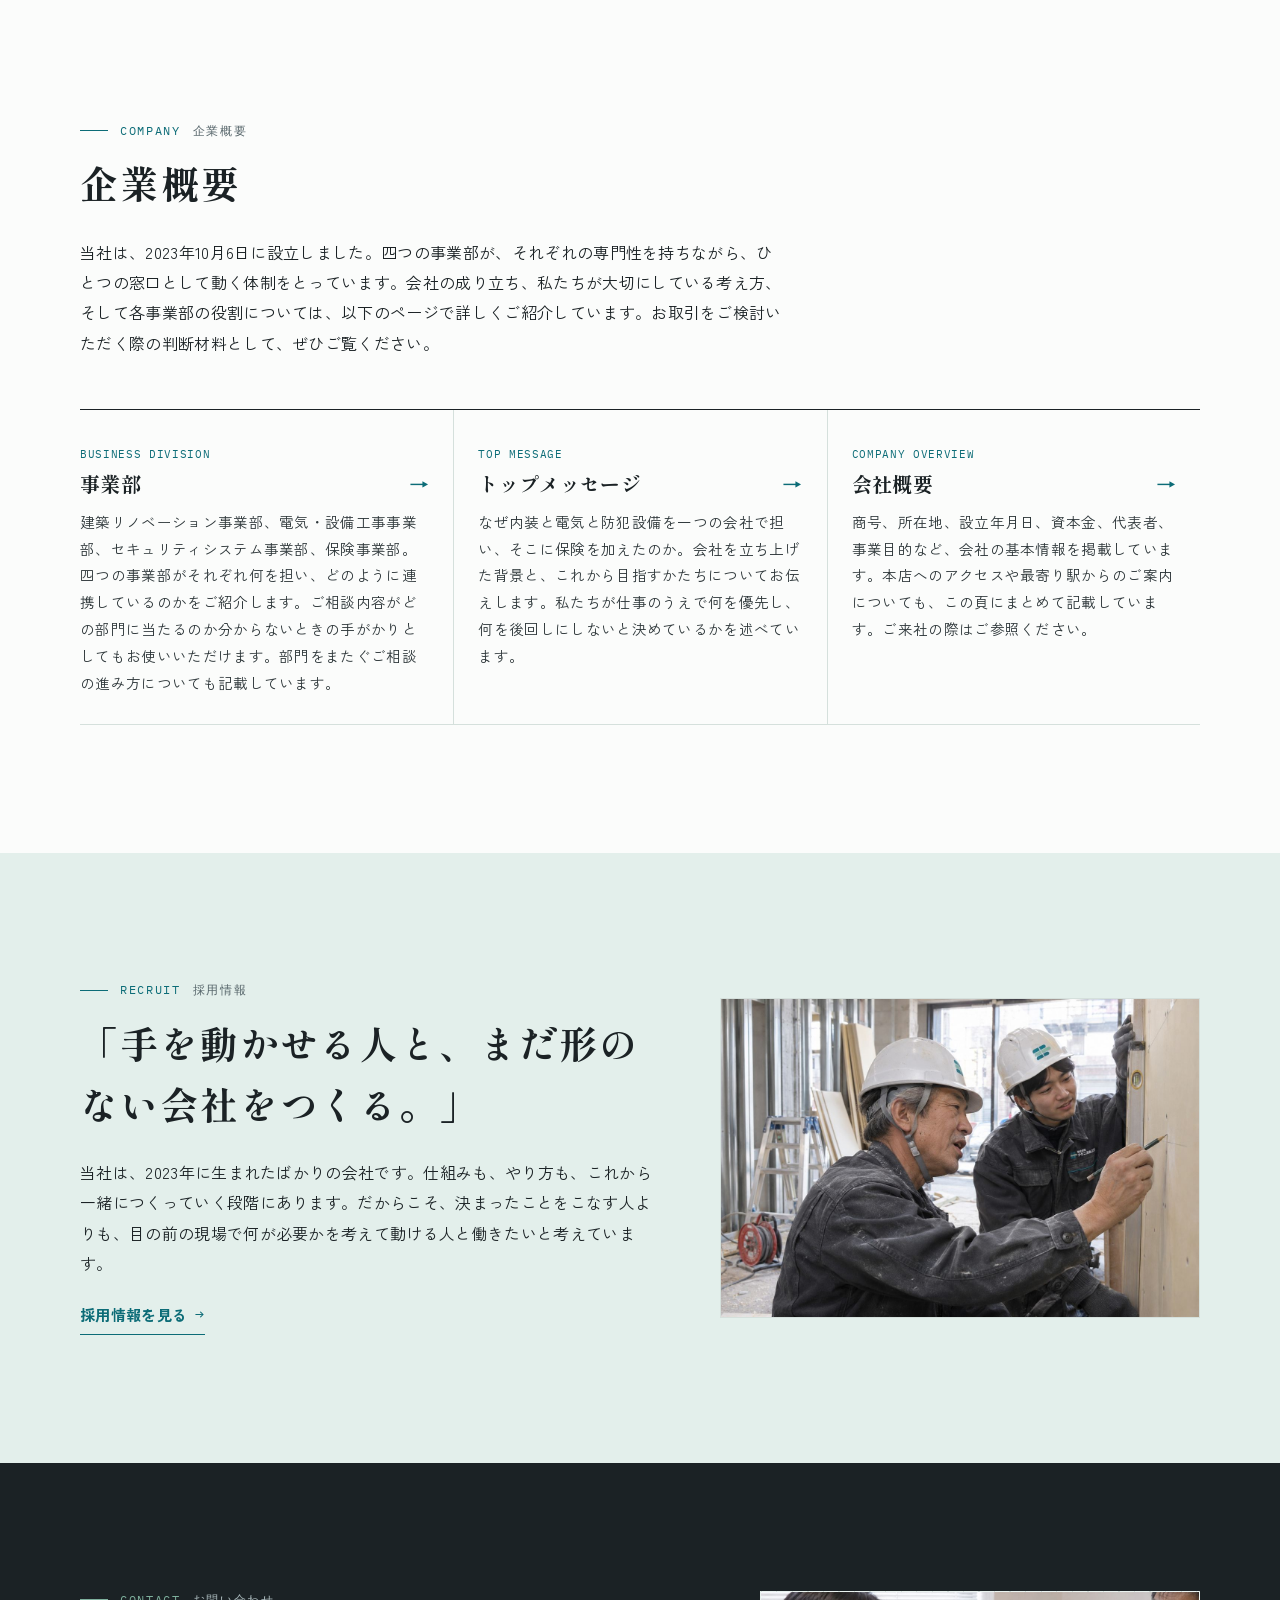
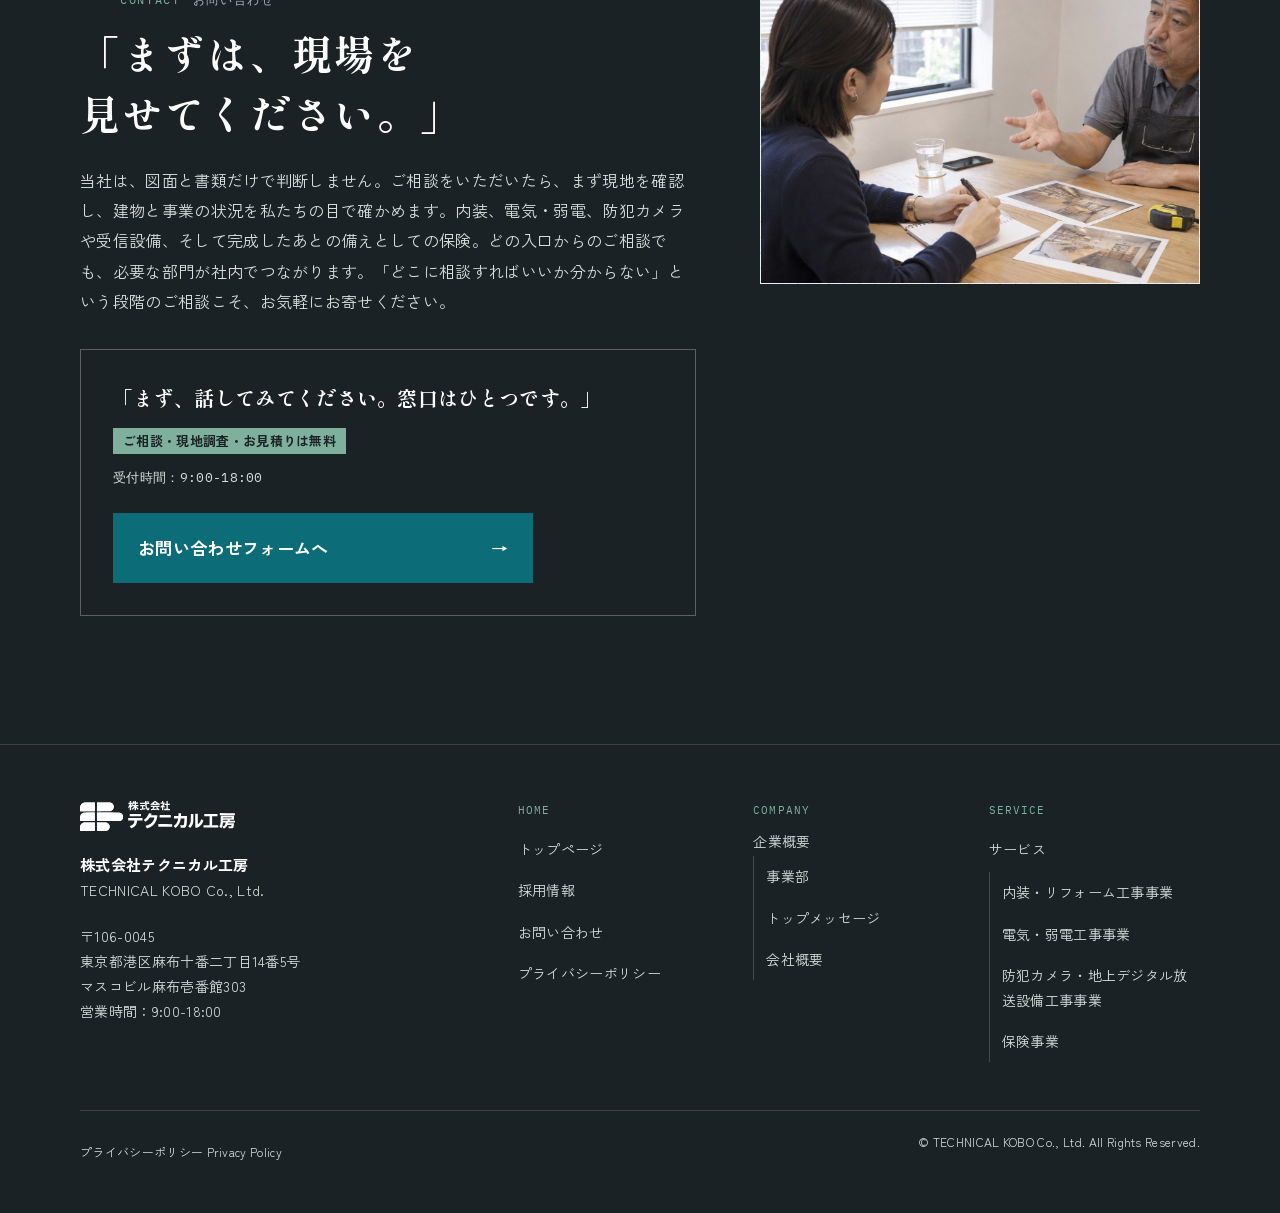
==== commit d4d2883b: "Update preview: photos v2 Co-Authored-By: Claude Opus 5.5 <noreply@anthropic.com>" ====
--- a/index.html
+++ b/index.html
@@ -284,7 +284,7 @@
    <a class="more" href="recruit/index.html">採用情報を見る <span class="ar" aria-hidden="true">→</span></a>
   </div>
   <figure class="photo" data-src="assets/img/recruit.jpg" data-ratio="3/2">
-   <figcaption class="photo-note"><b>RECRUIT</b> 先輩と若手が現場で並んで作業しながら会話している</figcaption>
+   <figcaption class="photo-note"><b>RECRUIT</b> 改装現場で、先輩職人が若手に墨付けを教えながら作業する</figcaption>
   </figure>
  </div>
 </section>
@@ -303,7 +303,7 @@
    </div>
   </div>
   <figure class="photo" data-src="assets/img/contact.jpg" data-ratio="3/2">
-   <figcaption class="photo-note"><b>CONTACT</b> 明るい打ち合わせスペースで、担当者がお客様の話を書き留めている</figcaption>
+   <figcaption class="photo-note"><b>CONTACT</b> 打ち合わせスペースで、担当者がお客様の話を書き留める</figcaption>
   </figure>
  </div>
 </section>
